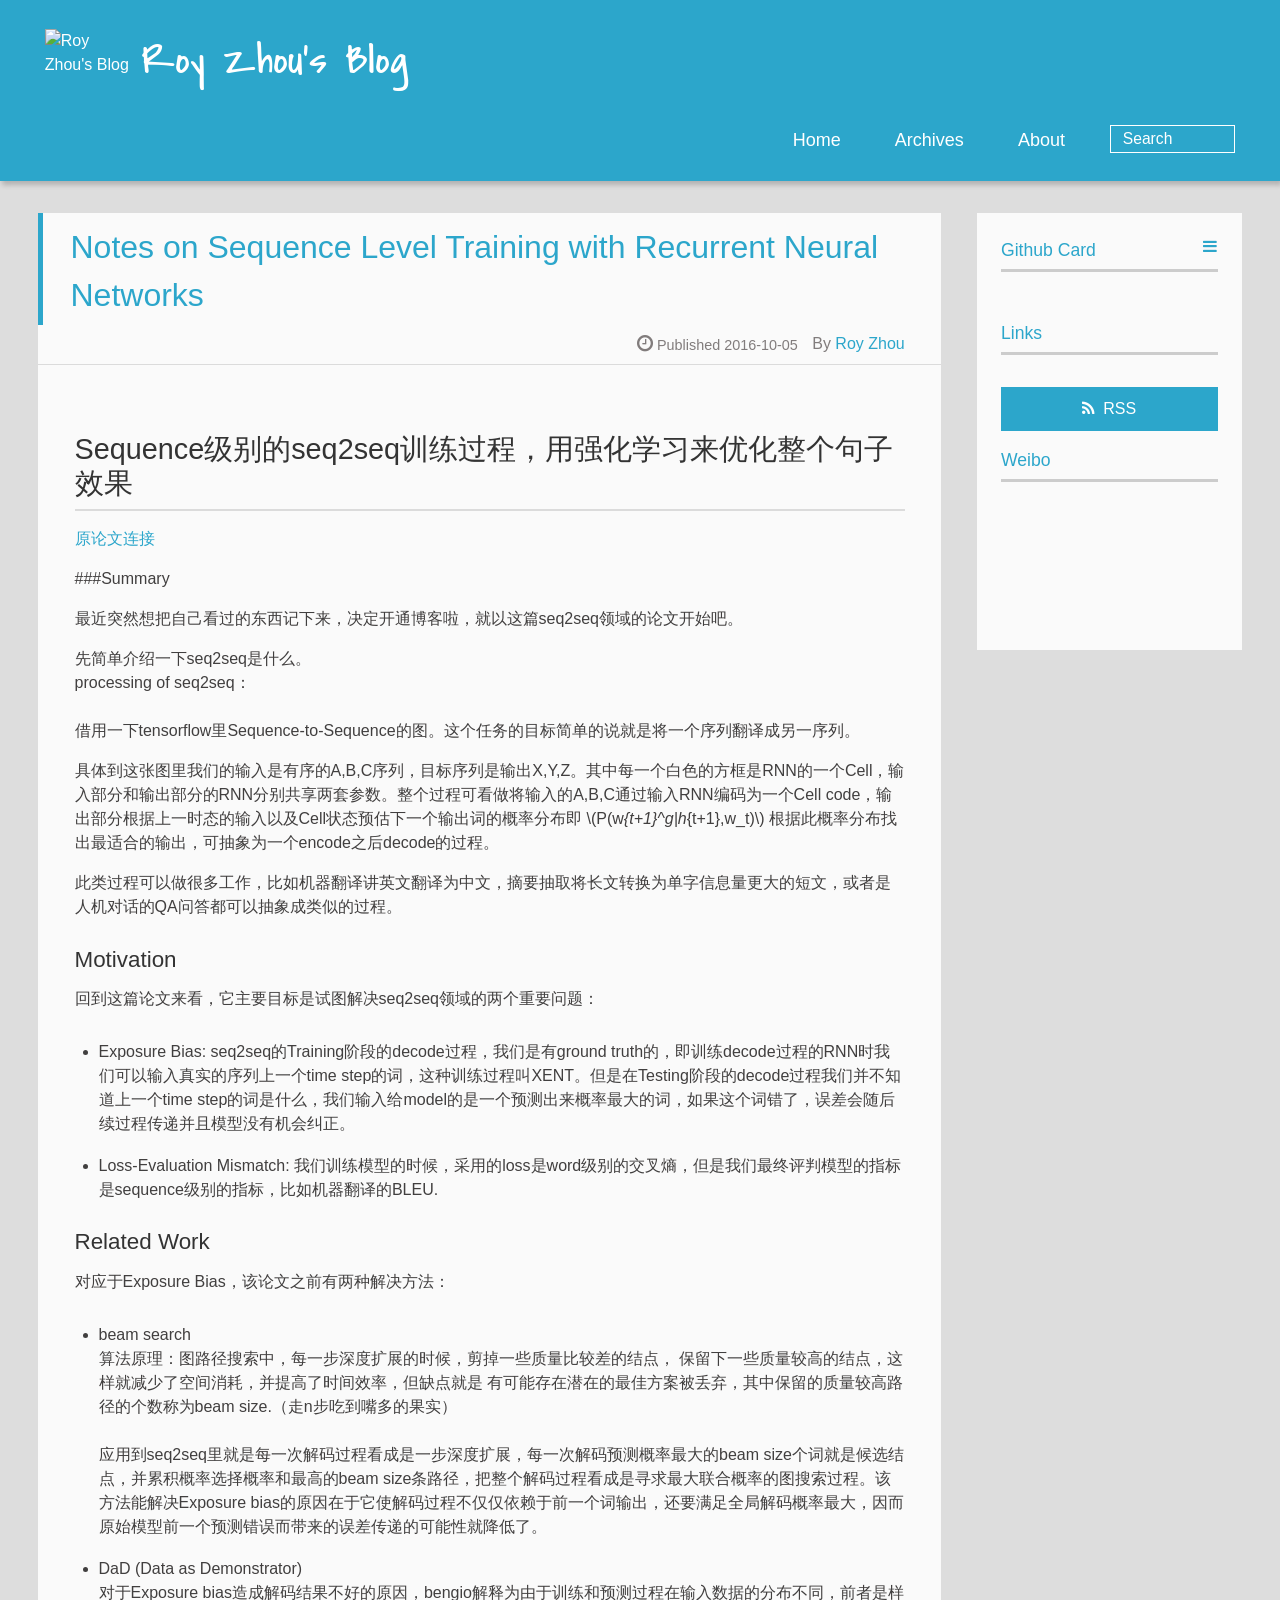
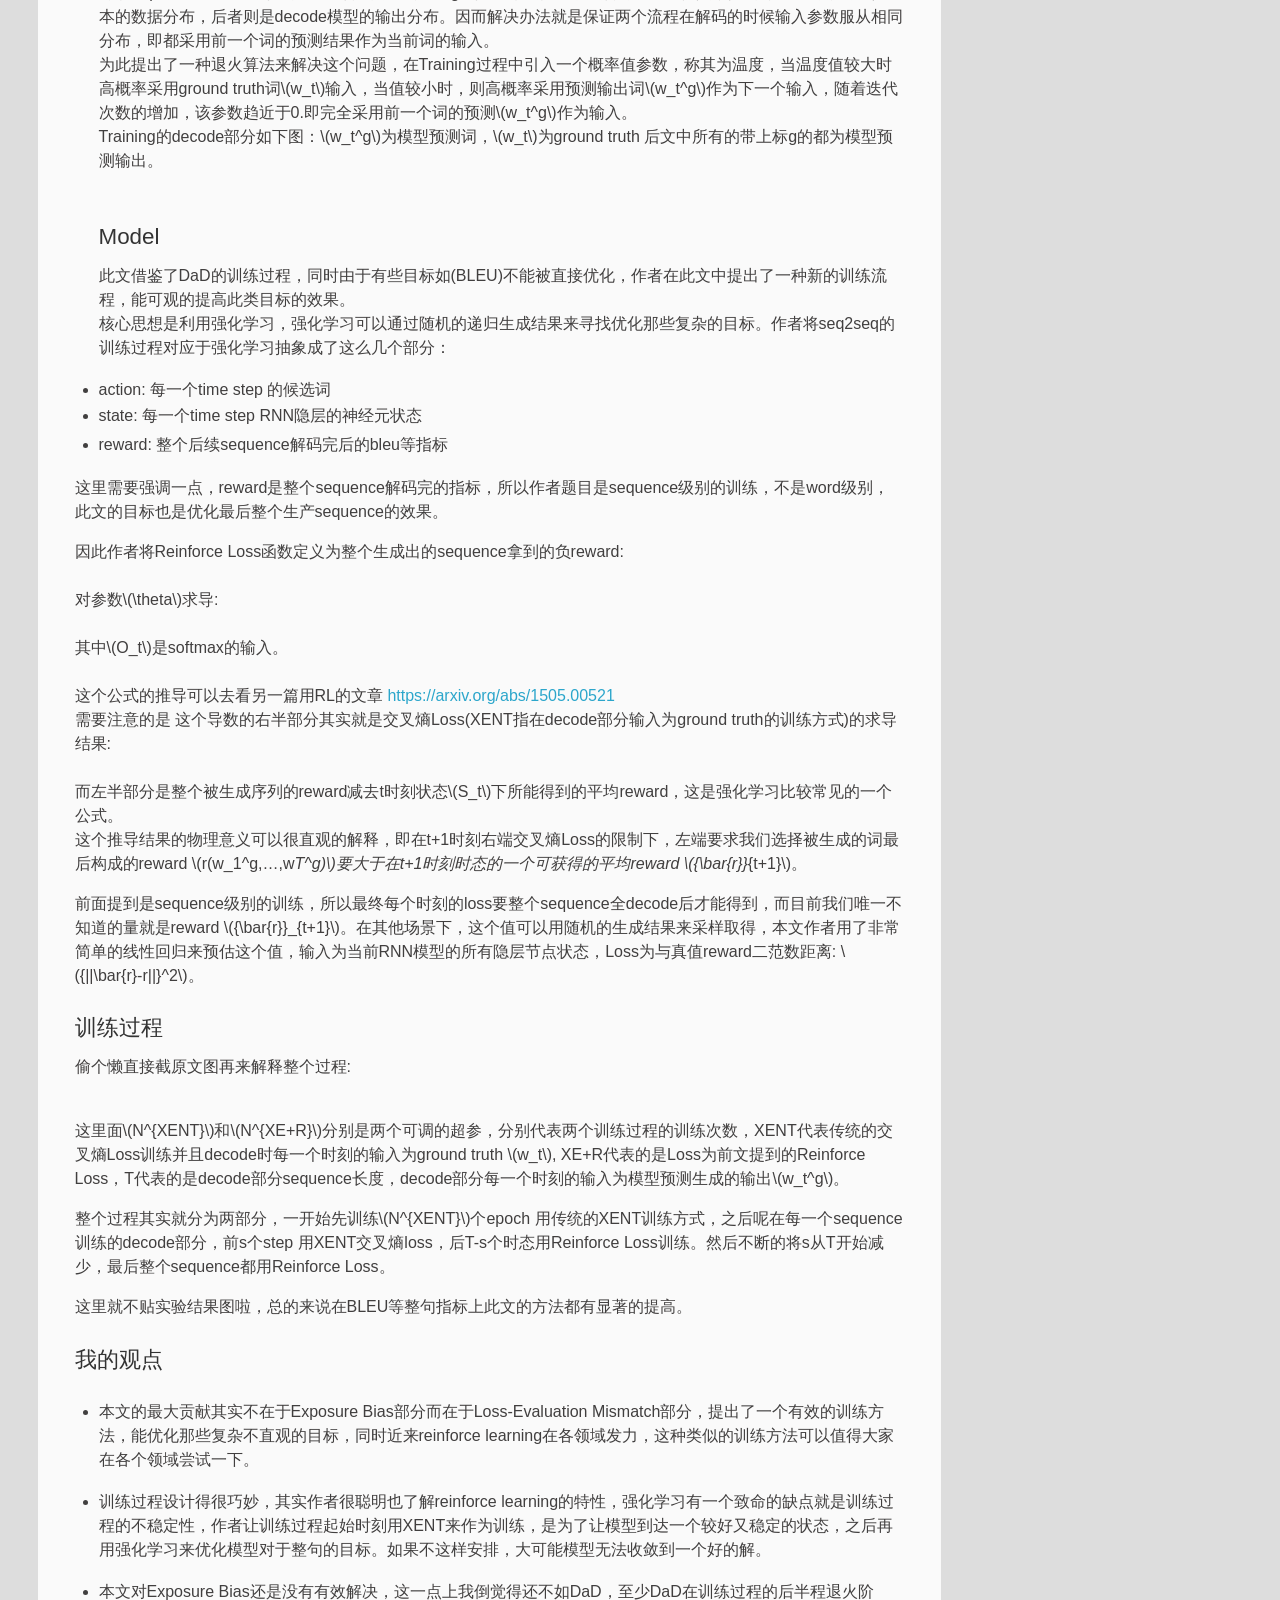
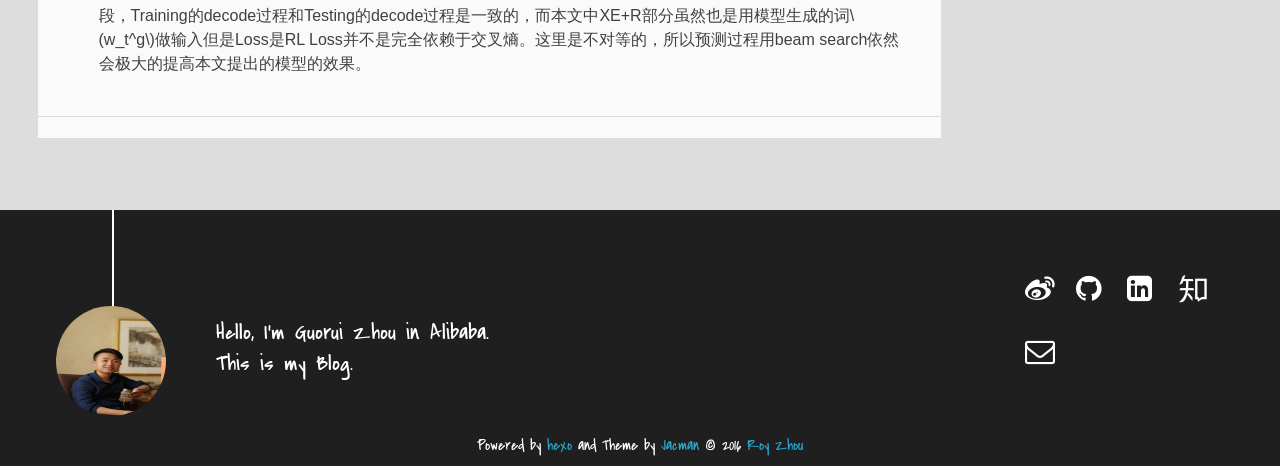
==== index.html @ 26e747e9 "add repost" ====
<!DOCTYPE HTML>
<html >
<head>
  <meta charset="UTF-8">
  
    <title>Roy Zhou&#39;s Blog</title>
    <meta name="viewport" content="width=device-width, initial-scale=1,user-scalable=no">
    
    <meta name="author" content="Roy Zhou">
    

    
    <meta property="og:type" content="website">
<meta property="og:title" content="Roy Zhou's Blog">
<meta property="og:url" content="http://yoursite.com/index.html">
<meta property="og:site_name" content="Roy Zhou's Blog">
<meta name="twitter:card" content="summary">
<meta name="twitter:title" content="Roy Zhou's Blog">

    
    <link rel="alternative" href="/atom.xml" title="Roy Zhou&#39;s Blog" type="application/atom+xml">
    
    
    <link rel="icon" href="/img/favicon.ico">
    
    
    <link rel="apple-touch-icon" href="/img/jacman.jpg">
    <link rel="apple-touch-icon-precomposed" href="/img/jacman.jpg">
    
    <link rel="stylesheet" href="/css/style.css">
</head>

  <body>
    <header>
      
<div>
		
			<div id="imglogo">
				<a href="/"><img src="/img/logo.png" alt="Roy Zhou&#39;s Blog" title="Roy Zhou&#39;s Blog"/></a>
			</div>
			
			<div id="textlogo">
				<h1 class="site-name"><a href="/" title="Roy Zhou&#39;s Blog">Roy Zhou&#39;s Blog</a></h1>
				<h2 class="blog-motto"></h2>
			</div>
			<div class="navbar"><a class="navbutton navmobile" href="#" title="Menu">
			</a></div>
			<nav class="animated">
				<ul>
					<ul>
					 
						<li><a href="/">Home</a></li>
					
						<li><a href="/archives">Archives</a></li>
					
						<li><a href="/about">About</a></li>
					
					<li>
 					
					<form class="search" action="//google.com/search" method="get" accept-charset="utf-8">
						<label>Search</label>
						<input type="search" id="search" name="q" autocomplete="off" maxlength="20" placeholder="Search" />
						<input type="hidden" name="q" value="site:yoursite.com">
					</form>
					
					</li>
				</ul>
			</nav>			
</div>
    </header>
    <div id="container">
      <div id="main">

   
    
    <article class="post-expand post" itemprop="articleBody"> 
        <header class="article-info clearfix">
  <h1 itemprop="name">
    
      <a href="/2016/10/05/RL-for-seq2seq/" title="Notes on Sequence Level Training with Recurrent Neural Networks" itemprop="url">Notes on Sequence Level Training with Recurrent Neural Networks</a>
  </h1>
  <p class="article-author">By
       
		<a href="/about" title="Roy Zhou" target="_blank" itemprop="author">Roy Zhou</a>
		
  <p class="article-time">
    <time datetime="2016-10-05T07:20:09.000Z" itemprop="datePublished"> Published 2016-10-05</time>
    
  </p>
</header>
    <div class="article-content">
        
        <h1 id="Sequence级别的seq2seq训练过程，用强化学习来优化整个句子效果"><a href="#Sequence级别的seq2seq训练过程，用强化学习来优化整个句子效果" class="headerlink" title="Sequence级别的seq2seq训练过程，用强化学习来优化整个句子效果"></a>Sequence级别的seq2seq训练过程，用强化学习来优化整个句子效果</h1><p><a href="http://arxiv.org/abs/1511.06732" target="_blank" rel="external">原论文连接</a></p>
<p>###Summary</p>
<p>最近突然想把自己看过的东西记下来，决定开通博客啦，就以这篇seq2seq领域的论文开始吧。</p>
<p>先简单介绍一下seq2seq是什么。<br>processing of seq2seq：<br><img src="https://www.tensorflow.org/versions/r0.11/images/basic_seq2seq.png" alt=""><br>借用一下tensorflow里Sequence-to-Sequence的图。这个任务的目标简单的说就是将一个序列翻译成另一序列。</p>
<p>具体到这张图里我们的输入是有序的A,B,C序列，目标序列是输出X,Y,Z。其中每一个白色的方框是RNN的一个Cell，输入部分和输出部分的RNN分别共享两套参数。整个过程可看做将输入的A,B,C通过输入RNN编码为一个Cell code，输出部分根据上一时态的输入以及Cell状态预估下一个输出词的概率分布即<script type="text/javascript" src="http://cdn.mathjax.org/mathjax/latest/MathJax.js?config=default"></script> \(P(w<em>{t+1}^g|h</em>{t+1},w_t)\) 根据此概率分布找出最适合的输出，可抽象为一个encode之后decode的过程。</p>
<p>此类过程可以做很多工作，比如机器翻译讲英文翻译为中文，摘要抽取将长文转换为单字信息量更大的短文，或者是人机对话的QA问答都可以抽象成类似的过程。</p>
<h3 id="Motivation"><a href="#Motivation" class="headerlink" title="Motivation"></a>Motivation</h3><p>回到这篇论文来看，它主要目标是试图解决seq2seq领域的两个重要问题：</p>
<ul>
<li><p>Exposure Bias: seq2seq的Training阶段的decode过程，我们是有ground truth的，即训练decode过程的RNN时我们可以输入真实的序列上一个time step的词，这种训练过程叫XENT。但是在Testing阶段的decode过程我们并不知道上一个time step的词是什么，我们输入给model的是一个预测出来概率最大的词，如果这个词错了，误差会随后续过程传递并且模型没有机会纠正。</p>
</li>
<li><p>Loss-Evaluation Mismatch: 我们训练模型的时候，采用的loss是word级别的交叉熵，但是我们最终评判模型的指标是sequence级别的指标，比如机器翻译的BLEU.</p>
</li>
</ul>
<h3 id="Related-Work"><a href="#Related-Work" class="headerlink" title="Related Work"></a>Related Work</h3><p>对应于Exposure Bias，该论文之前有两种解决方法：</p>
<ul>
<li><p>beam search<br>  算法原理：图路径搜索中，每一步深度扩展的时候，剪掉一些质量比较差的结点，    保留下一些质量较高的结点，这样就减少了空间消耗，并提高了时间效率，但缺点就是    有可能存在潜在的最佳方案被丢弃，其中保留的质量较高路径的个数称为beam size.（走n步吃到嘴多的果实）<br>  <img src="http://7xp3xc.com1.z0.glb.clouddn.com/201601/1475738457157.png" alt=""><br>应用到seq2seq里就是每一次解码过程看成是一步深度扩展，每一次解码预测概率最大的beam size个词就是候选结点，并累积概率选择概率和最高的beam size条路径，把整个解码过程看成是寻求最大联合概率的图搜索过程。该方法能解决Exposure bias的原因在于它使解码过程不仅仅依赖于前一个词输出，还要满足全局解码概率最大，因而原始模型前一个预测错误而带来的误差传递的可能性就降低了。</p>
</li>
<li><p>DaD (Data as Demonstrator)<br>对于Exposure bias造成解码结果不好的原因，bengio解释为由于训练和预测过程在输入数据的分布不同，前者是样本的数据分布，后者则是decode模型的输出分布。因而解决办法就是保证两个流程在解码的时候输入参数服从相同分布，即都采用前一个词的预测结果作为当前词的输入。<br>为此提出了一种退火算法来解决这个问题，在Training过程中引入一个概率值参数，称其为温度，当温度值较大时高概率采用ground truth词\(w_t\)输入，当值较小时，则高概率采用预测输出词\(w_t^g\)作为下一个输入，随着迭代次数的增加，该参数趋近于0.即完全采用前一个词的预测\(w_t^g\)作为输入。<br>Training的decode部分如下图：\(w_t^g\)为模型预测词，\(w_t\)为ground truth 后文中所有的带上标g的都为模型预测输出。<br><img src="http://7xp3xc.com1.z0.glb.clouddn.com/201601/1475739099129.png" alt=""></p>
<h3 id="Model"><a href="#Model" class="headerlink" title="Model"></a>Model</h3><p>此文借鉴了DaD的训练过程，同时由于有些目标如(BLEU)不能被直接优化，作者在此文中提出了一种新的训练流程，能可观的提高此类目标的效果。<br>核心思想是利用强化学习，强化学习可以通过随机的递归生成结果来寻找优化那些复杂的目标。作者将seq2seq的训练过程对应于强化学习抽象成了这么几个部分：</p>
</li>
<li><p>action: 每一个time step 的候选词</p>
</li>
<li>state: 每一个time step RNN隐层的神经元状态</li>
<li>reward: 整个后续sequence解码完后的bleu等指标</li>
</ul>
<p>这里需要强调一点，reward是整个sequence解码完的指标，所以作者题目是sequence级别的训练，不是word级别，此文的目标也是优化最后整个生产sequence的效果。</p>
<p>因此作者将Reinforce Loss函数定义为整个生成出的sequence拿到的负reward:<br><img src="http://7xp3xc.com1.z0.glb.clouddn.com/201601/1475740434191.png" alt=""><br>对参数\(\theta\)求导:<br><img src="http://7xp3xc.com1.z0.glb.clouddn.com/201601/1475740913152.png" alt=""><br>其中\(O_t\)是softmax的输入。<br><img src="http://7xp3xc.com1.z0.glb.clouddn.com/201601/1475740768186.png" alt=""><br>这个公式的推导可以去看另一篇用RL的文章 <a href="https://arxiv.org/abs/1505.00521" target="_blank" rel="external">https://arxiv.org/abs/1505.00521</a><br>需要注意的是 这个导数的右半部分其实就是交叉熵Loss(XENT指在decode部分输入为ground truth的训练方式)的求导结果:<br><img src="http://7xp3xc.com1.z0.glb.clouddn.com/201601/1475741346812.png" alt=""><br>而左半部分是整个被生成序列的reward减去t时刻状态\(S_t\)下所能得到的平均reward，这是强化学习比较常见的一个公式。<br>这个推导结果的物理意义可以很直观的解释，即在t+1时刻右端交叉熵Loss的限制下，左端要求我们选择被生成的词最后构成的reward \(r(w_1^g,…,w<em>T^g)\)要大于在t+1时刻时态的一个可获得的平均reward \({\bar{r}}</em>{t+1}\)。</p>
<p>前面提到是sequence级别的训练，所以最终每个时刻的loss要整个sequence全decode后才能得到，而目前我们唯一不知道的量就是reward \({\bar{r}}_{t+1}\)。在其他场景下，这个值可以用随机的生成结果来采样取得，本文作者用了非常简单的线性回归来预估这个值，输入为当前RNN模型的所有隐层节点状态，Loss为与真值reward二范数距离: \({||\bar{r}-r||}^2\)。</p>
<h3 id="训练过程"><a href="#训练过程" class="headerlink" title="训练过程"></a>训练过程</h3><p>偷个懒直接截原文图再来解释整个过程:<br><img src="http://7xp3xc.com1.z0.glb.clouddn.com/201601/1475742637703.png" alt=""></p>
<p>这里面\(N^{XENT}\)和\(N^{XE+R}\)分别是两个可调的超参，分别代表两个训练过程的训练次数，XENT代表传统的交叉熵Loss训练并且decode时每一个时刻的输入为ground truth \(w_t\), XE+R代表的是Loss为前文提到的Reinforce Loss，T代表的是decode部分sequence长度，decode部分每一个时刻的输入为模型预测生成的输出\(w_t^g\)。</p>
<p>整个过程其实就分为两部分，一开始先训练\(N^{XENT}\)个epoch 用传统的XENT训练方式，之后呢在每一个sequence训练的decode部分，前s个step 用XENT交叉熵loss，后T-s个时态用Reinforce Loss训练。然后不断的将s从T开始减少，最后整个sequence都用Reinforce Loss。</p>
<p>这里就不贴实验结果图啦，总的来说在BLEU等整句指标上此文的方法都有显著的提高。</p>
<h3 id="我的观点"><a href="#我的观点" class="headerlink" title="我的观点"></a>我的观点</h3><ul>
<li><p>本文的最大贡献其实不在于Exposure Bias部分而在于Loss-Evaluation Mismatch部分，提出了一个有效的训练方法，能优化那些复杂不直观的目标，同时近来reinforce learning在各领域发力，这种类似的训练方法可以值得大家在各个领域尝试一下。</p>
</li>
<li><p>训练过程设计得很巧妙，其实作者很聪明也了解reinforce learning的特性，强化学习有一个致命的缺点就是训练过程的不稳定性，作者让训练过程起始时刻用XENT来作为训练，是为了让模型到达一个较好又稳定的状态，之后再用强化学习来优化模型对于整句的目标。如果不这样安排，大可能模型无法收敛到一个好的解。</p>
</li>
<li><p>本文对Exposure Bias还是没有有效解决，这一点上我倒觉得还不如DaD，至少DaD在训练过程的后半程退火阶段，Training的decode过程和Testing的decode过程是一致的，而本文中XE+R部分虽然也是用模型生成的词\(w_t^g\)做输入但是Loss是RL Loss并不是完全依赖于交叉熵。这里是不对等的，所以预测过程用beam search依然会极大的提高本文提出的模型的效果。</p>
</li>
</ul>

        
        
        <p class="article-more-link">
          
       </p>
    </div>
    <footer class="article-footer clearfix">
<div class="article-catetags">


</div>




<div class="comments-count">
	
</div>

</footer>


    </article>







</div>
      <div class="openaside"><a class="navbutton" href="#" title="Show Sidebar"></a></div>

<div id="asidepart">
<div class="closeaside"><a class="closebutton" href="#" title="Hide Sidebar"></a></div>
<aside class="clearfix">

  
<div class="github-card">
<p class="asidetitle">Github Card</p>
<div class="github-card" data-github="https://github.com/zhougr1993" data-width="220" data-height="119" data-theme="medium">
<script type="text/javascript" src="//cdn.jsdelivr.net/github-cards/latest/widget.js" ></script>
</div>
  </div>



  

  

  <div class="linkslist">
  <p class="asidetitle">Links</p>
    <ul>
        
    </ul>
</div>

  


  <div class="rsspart">
	<a href="/atom.xml" target="_blank" title="rss">RSS</a>
</div>

  <div class="weiboshow">
  <p class="asidetitle">Weibo</p>
    <iframe width="100%" height="119" class="share_self"  frameborder="0" scrolling="no" src="http://widget.weibo.com/weiboshow/index.php?language=&width=0&height=119&fansRow=2&ptype=1&speed=0&skin=9&isTitle=1&noborder=1&isWeibo=0&isFans=0&uid=null&verifier=&dpc=1"></iframe>
</div>


</aside>
</div>
    </div>
    <footer><div id="footer" >
	
	<div class="line">
		<span></span>
		<div class="author"></div>
	</div>
	
	
	<section class="info">
		<p> Hello, I&#39;m Guorui Zhou in Alibaba. <br/>
			This is my Blog.</p>
	</section>
	 
	<div class="social-font" class="clearfix">
		
		<a href="http://weibo.com/3228905747" target="_blank" class="icon-weibo" title="微博"></a>
		
		
		<a href="https://github.com/https://github.com/zhougr1993" target="_blank" class="icon-github" title="github"></a>
		
		
		
		
		
		<a href="https://www.linkedin.com/in/https://www.linkedin.com/in/国睿-周-a357949b" target="_blank" class="icon-linkedin" title="linkedin"></a>
		
		
		
		<a href="http://www.zhihu.com/people/https://www.zhihu.com/people/zhou-guo-rui-25" target="_blank" class="icon-zhihu" title="知乎"></a>
		
		
		
		<a href="mailto:zhougr1993@163.com" target="_blank" class="icon-email" title="Email Me"></a>
		
	</div>
			
		

		<p class="copyright">
		Powered by <a href="http://hexo.io" target="_blank" title="hexo">hexo</a> and Theme by <a href="https://github.com/wuchong/jacman" target="_blank" title="Jacman">Jacman</a> © 2016 
		
		<a href="/about" target="_blank" title="Roy Zhou">Roy Zhou</a>
		
		
		</p>
</div>
</footer>
    <script src="/js/jquery-2.0.3.min.js"></script>
<script src="/js/jquery.imagesloaded.min.js"></script>
<script src="/js/gallery.js"></script>
<script src="/js/jquery.qrcode-0.12.0.min.js"></script>

<script type="text/javascript">
$(document).ready(function(){ 
  $('.navbar').click(function(){
    $('header nav').toggleClass('shownav');
  });
  var myWidth = 0;
  function getSize(){
    if( typeof( window.innerWidth ) == 'number' ) {
      myWidth = window.innerWidth;
    } else if( document.documentElement && document.documentElement.clientWidth) {
      myWidth = document.documentElement.clientWidth;
    };
  };
  var m = $('#main'),
      a = $('#asidepart'),
      c = $('.closeaside'),
      o = $('.openaside');
  c.click(function(){
    a.addClass('fadeOut').css('display', 'none');
    o.css('display', 'block').addClass('fadeIn');
    m.addClass('moveMain');
  });
  o.click(function(){
    o.css('display', 'none').removeClass('beforeFadeIn');
    a.css('display', 'block').removeClass('fadeOut').addClass('fadeIn');      
    m.removeClass('moveMain');
  });
  $(window).scroll(function(){
    o.css("top",Math.max(80,260-$(this).scrollTop()));
  });
  
  $(window).resize(function(){
    getSize(); 
    if (myWidth >= 1024) {
      $('header nav').removeClass('shownav');
    }else{
      m.removeClass('moveMain');
      a.css('display', 'block').removeClass('fadeOut');
      o.css('display', 'none');
        
    }
  });
});
</script>










<link rel="stylesheet" href="/fancybox/jquery.fancybox.css" media="screen" type="text/css">
<script src="/fancybox/jquery.fancybox.pack.js"></script>
<script type="text/javascript">
$(document).ready(function(){ 
  $('.article-content').each(function(i){
    $(this).find('img').each(function(){
      if ($(this).parent().hasClass('fancybox')) return;
      var alt = this.alt;
      if (alt) $(this).after('<span class="caption">' + alt + '</span>');
      $(this).wrap('<a href="' + this.src + '" title="' + alt + '" class="fancybox"></a>');
    });
    $(this).find('.fancybox').each(function(){
      $(this).attr('rel', 'article' + i);
    });
  });
  if($.fancybox){
    $('.fancybox').fancybox();
  }
}); 
</script>



<!-- Analytics Begin -->

<script type="text/javascript">
(function(i,s,o,g,r,a,m){i['GoogleAnalyticsObject']=r;i[r]=i[r]||function(){
  (i[r].q=i[r].q||[]).push(arguments)},i[r].l=1*new Date();a=s.createElement(o),
  m=s.getElementsByTagName(o)[0];a.async=1;a.src=g;m.parentNode.insertBefore(a,m)
})(window,document,'script','//www.google-analytics.com/analytics.js','ga');
ga('create', 'null', 'null');  
ga('send', 'pageview');
</script>



<script>
var _hmt = _hmt || [];
(function() {
  var hm = document.createElement("script");
  hm.src = "//hm.baidu.com/hm.js?e6d1f421bbc9962127a50488f9ed37d1";
  var s = document.getElementsByTagName("script")[0]; 
  s.parentNode.insertBefore(hm, s);
})();
</script>



<!-- Analytics End -->

<!-- Totop Begin -->

	<div id="totop">
	<a title="Back to Top"><img src="/img/scrollup.png"/></a>
	</div>
	<script src="/js/totop.js"></script>

<!-- Totop End -->

<!-- MathJax Begin -->
<!-- mathjax config similar to math.stackexchange -->


<!-- MathJax End -->

<!-- Tiny_search Begin -->

<!-- Tiny_search End -->

  </body>
 </html>
---- css/style.css ----
html,
body,
div,
span,
applet,
object,
iframe,
h1,
h2,
h3,
h4,
h5,
h6,
p,
blockquote,
pre,
a,
abbr,
acronym,
address,
big,
cite,
code,
del,
dfn,
em,
img,
ins,
kbd,
q,
s,
samp,
small,
strike,
strong,
sub,
sup,
tt,
var,
dl,
dt,
dd,
ol,
ul,
li,
fieldset,
form,
label,
legend,
table,
caption,
tbody,
tfoot,
thead,
tr,
th,
td {
  margin: 0;
  padding: 0;
  border: 0;
  outline: 0;
  font-weight: inherit;
  font-style: inherit;
  font-family: inherit;
  font-size: 100%;
  vertical-align: baseline;
}
body {
  line-height: 1;
  color: #000;
  background: #fff;
}
ol,
ul {
  list-style: none;
}
table {
  border-collapse: separate;
  border-spacing: 0;
  vertical-align: middle;
}
caption,
th,
td {
  text-align: left;
  font-weight: normal;
  vertical-align: middle;
}
a img {
  border: none;
}
/* custom Font*/
@font-face {
  font-family: "covered_by_your_graceregular";
  font-weight: normal;
  font-style: normal;
  src: url("../font/coveredbyyourgrace-webfont.eot");
  src: url("../font/coveredbyyourgrace-webfont.eot?#iefix") format('embedded-opentype'), url("../font/coveredbyyourgrace-webfont.svg#covered_by_your_graceregular") format('svg'), url("../font/coveredbyyourgrace-webfont.woff") format('woff'), url("../font/coveredbyyourgrace-webfont.ttf") format('truetype');
}
/* icon Font */
@font-face {
  font-family: "FontAwesome";
  font-style: normal;
  font-weight: normal;
  src: url("../font/fontawesome-webfont.eot?v=#4.0.3");
  src: url("../font/fontawesome-webfont.eot?#iefix&v=#4.0.3") format("embedded-opentype"), url("../font/fontawesome-webfont.woff?v=#4.0.3") format("woff"), url("../font/fontawesome-webfont.ttf?v=#4.0.3") format("truetype"), url("../font/fontawesome-webfont.svg#fontawesomeregular?v=#4.0.3") format("svg");
}
@font-face {
  font-family: "fontdiao";
  font-weight: normal;
  font-style: normal;
  src: url("../font/fontdiao.eot");
  src: url("../font/fontdiao.eot?#iefix") format('embedded-opentype'), url("../font/fontdiao.svg#fontdiao") format('svg'), url("../font/fontdiao.woff") format('woff'), url("../font/fontdiao.ttf") format('truetype');
}
/* Public style */
* {
  -webkit-margin-before: 0;
  -webkit-margin-after: 0;
}
body {
  background: #ddd;
  font-family: "Helvetica Neue", "Helvetica", "Microsoft YaHei", "WenQuanYi Micro Hei", Arial, sans-serif;
  font-size: 100%;
  color: #817c7c;
  line-height: 1.5;
  min-height: 100vh;
  display: -webkit-flex;
  display: -webkit-box;
  display: -moz-box;
  display: -webkit-flex;
  display: -ms-flexbox;
  display: box;
  display: flex;
  -webkit-flex-direction: column;
  -webkit-box-orient: vertical;
  -moz-box-orient: vertical;
  -o-box-orient: vertical;
  -webkit-flex-direction: column;
  -ms-flex-direction: column;
  flex-direction: column;
}
iframe {
  margin-top: 10px;
}
small {
  font-size: 80%;
}
sub,
sup {
  font-size: 75%;
  line-height: 0;
  position: relative;
  vertical-align: baseline;
}
sup {
  top: -0.5em;
  padding-left: 0.3em;
}
sub {
  bottom: -0.25em;
}
a {
  text-decoration: none;
  color: #817c7c;
}
a:hover,
a:focus {
  outline: 0;
  text-decoration: none;
  -webkit-transition: color 0.25s, background 0.5s;
  -moz-transition: color 0.25s, background 0.5s;
  -o-transition: color 0.25s, background 0.5s;
  -ms-transition: color 0.25s, background 0.5s;
  transition: color 0.25s, background 0.5s;
}
a:hover:before {
  -webkit-transition: color 0.25s, background 0.5s;
  -moz-transition: color 0.25s, background 0.5s;
  -o-transition: color 0.25s, background 0.5s;
  -ms-transition: color 0.25s, background 0.5s;
  transition: color 0.25s, background 0.5s;
}
input:focus {
  outline: none;
}
input,
button {
  margin: 0;
  padding: 0;
}
input::-moz-focus-inner,
button::-moz-focus-inner {
  border: 0;
  padding: 0;
}
h1 {
  font-size: 1.5em;
}
.fa {
  display: inline-block;
  font-family: FontAwesome;
  font-style: normal;
  font-weight: normal;
  line-height: 1;
  -webkit-font-smoothing: antialiased;
  -moz-osx-font-smoothing: grayscale;
}
.clearfix {
  zoom: 1;
}
.clearfix:before,
.clearfix:after {
  content: "";
  display: table;
}
.clearfix:after {
  clear: both;
}
::-webkit-input-placeholder {
  color: #fff;
  padding: 2px 0 0 4px;
}
::-moz-placeholder {
  color: #fff;
  padding: 2px 0 0 4px;
}
:-ms-input-placeholder {
  color: #fff;
  padding: 2px 0 0 4px;
}
::-webkit-input-placeholder::before {
  font-family: "FontAwesome";
  -webkit-font-smoothing: antialiased;
  -moz-osx-font-smoothing: grayscale;
  content: "\f002";
  padding-right: 4px;
}
::-moz-placeholder:before {
  font-family: "FontAwesome";
  -webkit-font-smoothing: antialiased;
  -moz-osx-font-smoothing: grayscale;
  content: "\f002";
  padding-right: 4px;
}
:-ms-input-placeholder::before {
  font-family: "FontAwesome";
  -webkit-font-smoothing: antialiased;
  -moz-osx-font-smoothing: grayscale;
  content: "\f002";
  padding-right: 4px;
}
input[type="search"]::-webkit-search-cancel-button,
input[type="search"]::-webkit-search-decoration {
  -webkit-appearance: none;
}
::-webkit-search-cancel-button:after {
  font-family: "FontAwesome";
  -webkit-font-smoothing: antialiased;
  -moz-osx-font-smoothing: grayscale;
  content: '\f00d';
  color: #fff;
  padding-right: 4px;
}
/* css3 animate */
.animated {
  -webkit-animation-fill-mode: both;
  -moz-animation-fill-mode: both;
  -o-animation-fill-mode: both;
  -ms-animation-fill-mode: both;
  animation-fill-mode: both;
  -webkit-animation-duration: 1s;
  -moz-animation-duration: 1s;
  -o-animation-duration: 1s;
  -ms-animation-duration: 1s;
  animation-duration: 1s;
}
@-webkit-keyframes fadeIn {
  0% {
    opacity: 0;
    -ms-filter: "progid:DXImageTransform.Microsoft.Alpha(Opacity=0)";
    filter: alpha(opacity=0);
  }
  100% {
    opacity: 1;
    -ms-filter: none;
    filter: none;
  }
}
.fadeIn {
  -webkit-animation-name: fadeIn;
  -moz-animation-name: fadeIn;
  -o-animation-name: fadeIn;
  -ms-animation-name: fadeIn;
  animation-name: fadeIn;
}
.fadeOut {
  -webkit-animation-name: fadeOut;
  -moz-animation-name: fadeOut;
  -o-animation-name: fadeOut;
  -ms-animation-name: fadeOut;
  animation-name: fadeOut;
}
@-moz-keyframes fadeInDown {
  0% {
    opacity: 0;
    -ms-filter: "progid:DXImageTransform.Microsoft.Alpha(Opacity=0)";
    filter: alpha(opacity=0);
    -webkit-transform: translateY(-20px);
    -moz-transform: translateY(-20px);
    -o-transform: translateY(-20px);
    -ms-transform: translateY(-20px);
    transform: translateY(-20px);
  }
  100% {
    opacity: 1;
    -ms-filter: none;
    filter: none;
    -webkit-transform: translateY(0);
    -moz-transform: translateY(0);
    -o-transform: translateY(0);
    -ms-transform: translateY(0);
    transform: translateY(0);
  }
}
@-webkit-keyframes fadeInDown {
  0% {
    opacity: 0;
    -ms-filter: "progid:DXImageTransform.Microsoft.Alpha(Opacity=0)";
    filter: alpha(opacity=0);
    -webkit-transform: translateY(-20px);
    -moz-transform: translateY(-20px);
    -o-transform: translateY(-20px);
    -ms-transform: translateY(-20px);
    transform: translateY(-20px);
  }
  100% {
    opacity: 1;
    -ms-filter: none;
    filter: none;
    -webkit-transform: translateY(0);
    -moz-transform: translateY(0);
    -o-transform: translateY(0);
    -ms-transform: translateY(0);
    transform: translateY(0);
  }
}
@-o-keyframes fadeInDown {
  0% {
    opacity: 0;
    -ms-filter: "progid:DXImageTransform.Microsoft.Alpha(Opacity=0)";
    filter: alpha(opacity=0);
    -webkit-transform: translateY(-20px);
    -moz-transform: translateY(-20px);
    -o-transform: translateY(-20px);
    -ms-transform: translateY(-20px);
    transform: translateY(-20px);
  }
  100% {
    opacity: 1;
    -ms-filter: none;
    filter: none;
    -webkit-transform: translateY(0);
    -moz-transform: translateY(0);
    -o-transform: translateY(0);
    -ms-transform: translateY(0);
    transform: translateY(0);
  }
}
@keyframes fadeInDown {
  0% {
    opacity: 0;
    -ms-filter: "progid:DXImageTransform.Microsoft.Alpha(Opacity=0)";
    filter: alpha(opacity=0);
    -webkit-transform: translateY(-20px);
    -moz-transform: translateY(-20px);
    -o-transform: translateY(-20px);
    -ms-transform: translateY(-20px);
    transform: translateY(-20px);
  }
  100% {
    opacity: 1;
    -ms-filter: none;
    filter: none;
    -webkit-transform: translateY(0);
    -moz-transform: translateY(0);
    -o-transform: translateY(0);
    -ms-transform: translateY(0);
    transform: translateY(0);
  }
}
body >header {
  width: 100%;
  -webkit-box-shadow: 2px 4px 5px rgba(3,3,3,0.2);
  box-shadow: 2px 4px 5px rgba(3,3,3,0.2);
  background: url("../") center #2ca6cb;
  color: #fff;
  padding: 1em 0 0.8em;
}
@media only screen and (min-width: 1024px) {
  body >header {
    padding: 1.8em 0 1.5em;
  }
}
body >header >div {
  width: 95%;
  margin: 0 auto;
  position: relative;
  overflow: hidden;
}
@media only screen and (min-width: 1024px) {
  body >header >div {
    width: 93%;
  }
}
body >header a {
  display: block;
  color: #fff;
}
#imglogo {
  float: left;
  width: 4em;
  height: 4em;
}
@media only screen and (min-width: 768px) {
  #imglogo {
    width: 5em;
  }
}
@media only screen and (min-width: 1024px) {
  #imglogo {
    width: 5.5em;
  }
}
#imglogo img {
  width: 4em;
}
@media only screen and (min-width: 768px) {
  #imglogo img {
    width: 5em;
  }
}
@media only screen and (min-width: 1024px) {
  #imglogo img {
    width: 5.5em;
  }
}
#textlogo {
  float: left;
  width: 75%;
  margin-left: 0.5em;
}
#textlogo h1.site-name {
  width: 86%;
  font-family: "covered_by_your_graceregular";
  font-size: 200%;
  line-height: 1.5;
  -webkit-font-smoothing: antialiased;
  -moz-osx-font-smoothing: grayscale;
}
@media only screen and (min-width: 768px) {
  #textlogo h1.site-name {
    font-size: 240%;
  }
}
@media only screen and (min-width: 1024px) {
  #textlogo h1.site-name {
    font-size: 280%;
  }
}
#textlogo h2.blog-motto {
  font-size: 0.7em;
  font-weight: normal;
}
@media only screen and (min-width: 768px) {
  #textlogo h2.blog-motto {
    font-size: 100%;
  }
}
@media only screen and (min-width: 1024px) {
  #textlogo h2.blog-motto {
    font-size: 110%;
  }
}
.navbar {
  position: absolute;
  width: 2em;
  right: 0em;
  top: 1em;
  padding: 0.5em;
}
@media only screen and (min-width: 1024px) {
  .navbar {
    display: none;
  }
}
.navbutton::before {
  font-family: "FontAwesome";
  -webkit-font-smoothing: antialiased;
  -moz-osx-font-smoothing: grayscale;
  content: "\f0c9";
}
.navmobile::before {
  padding-left: 1em;
}
header nav {
  float: left;
  width: 100%;
  font-size: 112.5%;
  padding-top: 0.5em;
  max-height: 0.01em;
  -webkit-transition: max-height 1s ease-out;
  -moz-transition: max-height 1s ease-out;
  -o-transition: max-height 1s ease-out;
  -ms-transition: max-height 1s ease-out;
  transition: max-height 1s ease-out;
}
@media only screen and (min-width: 568px) {
  header nav {
    width: 50%;
  }
}
@media only screen and (min-width: 1024px) {
  header nav {
    float: right;
    width: auto;
    margin-top: 1em;
    max-height: none;
  }
}
@media only screen and (min-width: 1024px) {
  header nav ul {
    float: right;
  }
}
@media only screen and (min-width: 1024px) {
  header nav ul li {
    float: left;
  }
}
header nav ul li a {
  padding: 0.2em 0 0.2em 1em;
}
@media only screen and (min-width: 1024px) {
  header nav ul li a {
    padding: 0.2em 1.5em;
  }
}
header nav ul li a:hover {
  background: #1b7f9e;
  color: #e9cd4c;
}
.shownav {
  max-height: 40em;
}
.search {
  padding: 0.1em 0 0 1em;
}
.search input {
  -webkit-appearance: textfield;
  font-size: 0.87em;
  line-height: 1.7;
  border: 1px solid #fff;
  color: #fff;
  background: transparent;
  width: 80%;
  padding-left: 0.5em;
}
@media only screen and (min-width: 1024px) {
  .search input {
    width: 8em;
    -webkit-transition: 0.5s width;
    -moz-transition: 0.5s width;
    -o-transition: 0.5s width;
    -ms-transition: 0.5s width;
    transition: 0.5s width;
  }
  .search input:focus {
    width: 15em;
  }
}
.search label {
  display: none;
}
/* index layout */
#container {
  -webkit-flex: 1;
  width: 95%;
  margin: 0 auto;
  overflow: hidden;
}
@media only screen and (min-width: 768px) {
  #container {
    width: 96%;
  }
}
@media only screen and (min-width: 1024px) {
  #container {
    width: 94%;
  }
}
@media only screen and (min-width: 1560px) {
  #container {
    width: 82%;
  }
}
#main {
  margin: 1em 0 0;
  line-height: 1.8;
}
@media only screen and (min-width: 1024px) {
  #main {
    margin: 2em 0 0;
    width: 75%;
    float: left;
    -webkit-transition: margin 0.5s ease-out;
    -moz-transition: margin 0.5s ease-out;
    -o-transition: margin 0.5s ease-out;
    -ms-transition: margin 0.5s ease-out;
    transition: margin 0.5s ease-out;
  }
}
#main section.post {
  background: #fafafa;
  margin-bottom: 0.125em;
}
#main section.post a {
  display: block;
  border-left: 0.5em solid #ccc;
  -webkit-transition: border-left 0.45s;
  -moz-transition: border-left 0.45s;
  -o-transition: border-left 0.45s;
  -ms-transition: border-left 0.45s;
  transition: border-left 0.45s;
  padding: 0.5em;
}
@media only screen and (min-width: 768px) {
  #main section.post a {
    padding: 1em;
  }
}
#main section.post a:hover {
  border-left: 0.5em solid #2ca6cb;
}
#main section.post a h1 {
  color: #2ca6cb;
  line-height: 2;
}
#main section.post a p {
  color: #817c7c;
}
#main section.post a time {
  color: #817c7c;
  display: block;
  margin: 0.5em 0;
  font-size: 0.9em;
}
#main article.post-expand {
  background: #fafafa;
  margin-bottom: 3.5em;
}
#main article.post-expand .img-logo {
  max-width: 180px;
  max-height: 96px;
  display: block !important;
  margin-right: 0.7em;
  margin-left: 0.7em;
  padding: 0;
  float: right;
  clear: right;
}
#main article.post-expand .img-topic {
  max-width: 300px;
  max-height: 1800px;
  display: block !important;
  margin-left: 0.7em;
  margin-right: 0.7em;
  padding: 0;
  float: right;
  clear: right;
}
#main article.post-expand .article-more-link a {
  display: inline-block;
  line-height: 1em;
  padding: 6px 15px;
  border-radius: 15px;
  background: #ddd;
  color: #817c7c;
  text-decoration: none;
}
#main article.post-expand .article-more-link a:hover {
  background: #2ca6cb;
  color: #fff;
  text-decoration: none;
}
#archive-page section.post a {
  font-size: 0.9em;
  padding: 0.5em !important;
}
@media only screen and (min-width: 768px) {
  #archive-page section.post a time {
    padding-left: 1em;
  }
}
.moveMain {
  margin-left: 10% !important;
}
.unexpand .prev {
  border-left: 0.5em solid #ccc;
}
.unexpand .prev:hover {
  border-left: 0.5em solid #2ca6cb;
}
#page-nav {
  background: #fafafa;
  text-align: center;
  overflow: hidden;
}
#page-nav a {
  display: inline-block;
  padding: 0.5em 1em;
}
#page-nav a {
  color: #2ca6cb;
}
#page-nav a:hover {
  background: #ccc;
  color: #2ca6cb;
}
#page-nav .prev {
  float: left;
  -webkit-transition: border-left 0.5s;
  -moz-transition: border-left 0.5s;
  -o-transition: border-left 0.5s;
  -ms-transition: border-left 0.5s;
  transition: border-left 0.5s;
}
#page-nav .prev span:before {
  font-family: "FontAwesome";
  -webkit-font-smoothing: antialiased;
  -moz-osx-font-smoothing: grayscale;
  content: "\f053";
  padding-right: 0.5em;
}
#page-nav .next {
  float: right;
}
#page-nav .next span:before {
  font-family: "FontAwesome";
  -webkit-font-smoothing: antialiased;
  -moz-osx-font-smoothing: grayscale;
  content: "\f054";
  padding-left: 0.5em;
}
#page-nav .page-number {
  display: none;
  padding: 0.5em 1em;
}
@media only screen and (min-width: 768px) {
  #page-nav .page-number {
    display: inline-block;
  }
}
#page-nav .current {
  color: #b8b8b8;
  font-weight: bold;
}
#page-nav .space {
  color: #2ca6cb;
}
/* page layout */
@media only screen and (min-width: 1024px) {
  .page {
    margin-left: 10% !important;
  }
}
/* archive layout */
.category-icon:before,
.tag-icon:before,
.archive-icon:before {
  font-family: "FontAwesome";
  -webkit-font-smoothing: antialiased;
  -moz-osx-font-smoothing: grayscale;
  color: #ccc;
  font-size: 100%;
  padding-right: 0.3em;
}
.category-icon:before {
  content: "\f07b";
}
.tag-icon:before {
  content: "\f02c";
}
.archive-icon:before {
  content: "\f187";
}
.archive-title {
  margin: 1em 0;
  padding: 2em;
  background: #fafafa;
  border-left: 0.5em solid #ccc;
}
@media only screen and (min-width: 1024px) {
  .archive-title {
    margin: 2em 0;
    width: 18.5%;
    padding-left: 0.5%;
    float: left;
  }
}
.archive-title h2 {
  width: 90%;
  color: #2ca6cb;
  font-size: 120%;
}
.archive-title a {
  color: #2ca6cb;
  -webkit-transition: color 0.5s;
  -moz-transition: color 0.5s;
  -o-transition: color 0.5s;
  -ms-transition: color 0.5s;
  transition: color 0.5s;
}
.archive-title a:hover {
  color: #2ca6cb;
  -webkit-transition: color 0.5s;
  -moz-transition: color 0.5s;
  -o-transition: color 0.5s;
  -ms-transition: color 0.5s;
  transition: color 0.5s;
}
.current {
  color: #ea6753 !important;
}
@media only screen and (min-width: 768px) {
  .archive-part {
    min-height: 200px;
  }
}
@media only screen and (min-width: 1024px) {
  .archive-part {
    float: right;
    margin-left: 2% !important;
  }
}
.archive-part section.post {
  width: 100%;
}
.archive-part section.post time {
  font-size: 1.1em !important;
  float: left;
}
@media only screen and (max-width: 568px) {
  .archive-part section.post time {
    width: 100%;
  }
}
@media only screen and (min-width: 568px) {
  .archive-part section.post time {
    width: 20%;
  }
}
@media only screen and (min-width: 768px) {
  .archive-nav {
    width: 100%;
    float: left;
    margin-top: 1em;
  }
}
/* tags&categories layout */
.all-list-box {
  min-height: 400px;
}
.post,
.page,
.link,
.photo {
  background: #fafafa;
}
.post a,
.page a,
.link a,
.photo a {
  color: #2ca6cb;
}
.post a:hover,
.page a:hover,
.link a:hover,
.photo a:hover {
  color: #ea6753;
}
@media only screen and (min-width: 768px) {
  article header.article-info {
    border-bottom: 1px solid #dbdbdb;
  }
}
article header.article-info >h1 {
  padding: 0.2em 3%;
  font-size: 170%;
  line-height: 1.5;
  word-wrap: break-word;
  word-break: normal;
  -webkit-font-smoothing: antialiased;
  -moz-osx-font-smoothing: grayscale;
  border-left: 5px solid #2ca6cb;
}
@media only screen and (min-width: 1024px) {
  article header.article-info >h1 {
    font-size: 200%;
    padding-top: 0.3em;
  }
}
article header.article-info >p.article-author {
  padding: 0.3em 4% 0.3em 0;
  text-align: right;
  border-bottom: 1px solid #dbdbdb;
}
@media only screen and (min-width: 768px) {
  article header.article-info >p.article-author {
    float: right;
    border-bottom: none;
  }
}
article header.article-info >p.article-time {
  padding-top: 0.5em;
  font-size: 0.8em;
  text-align: center;
  margin-bottom: -2.7em;
}
@media only screen and (min-width: 768px) {
  article header.article-info >p.article-time {
    float: right;
    margin-right: 1em;
    padding-top: 0.1em;
    font-size: 0.9em;
  }
}
article header.article-info >p.article-time:before {
  font-family: "FontAwesome";
  font-size: 130%;
  content: "\f017";
  -webkit-font-smoothing: antialiased;
  -moz-osx-font-smoothing: grayscale;
}
article .article-content {
  padding: 1.5em 4%;
  color: #413f3f;
  font-size: 100%;
}
article .article-content:before,
article .article-content:after {
  content: "";
  display: block;
  clear: both;
}
article .article-content .kb {
  padding: 0.1em 0.6em;
  border: 1px solid #ccc;
  background-color: code-color;
  color: #8f8f8f;
  -webkit-box-shadow: 0 1px 0 rgba(0,0,0,0.2), 0 0 0 2px #fff inset;
  box-shadow: 0 1px 0 rgba(0,0,0,0.2), 0 0 0 2px #fff inset;
  border-radius: 3px;
  display: inline-block;
  margin: 0 0.1em;
  text-shadow: 0 1px 0 #fff;
  line-height: 1.5;
  white-space: nowrap;
}
article .article-content h1,
article .article-content h2 {
  font-size: 180%;
  line-height: 1.2em;
  padding-bottom: 0.3em;
  margin-top: 1.5em;
  border-bottom: 2px solid #dbdbdb;
}
article .article-content h3 {
  font-size: 140%;
  line-height: 1em;
  margin-top: 1.3em;
}
article .article-content h4,
article .article-content h5,
article .article-content h6 {
  font-size: 140%;
}
article .article-content h1,
article .article-content h2,
article .article-content h3,
article .article-content h4,
article .article-content h5,
article .article-content h6 {
  color: #333;
  -webkit-font-smoothing: antialiased;
  -moz-osx-font-smoothing: grayscale;
}
article .article-content h1 >code,
article .article-content h2 >code,
article .article-content h3 >code,
article .article-content h4 >code,
article .article-content h5 >code,
article .article-content h6 >code {
  color: #a3a3a3;
}
article .article-content hr {
  border: 1px solid #dbdbdb;
}
article .article-content strong {
  font-weight: bold;
}
article .article-content em {
  font-style: italic;
}
article .article-content acronym,
article .article-content abbr {
  border-bottom: 1px dotted;
}
article .article-content blockquote {
  border-left: 0.2em solid #2ca6cb;
  margin: 0.65em 0 0.65em 1%;
  padding-left: 1%;
  line-height: 1.5;
  font-size: 100%;
  color: #808080;
}
article .article-content blockquote footer {
  background: #fafafa;
  padding: 0;
  margin: 0;
  font-size: 80%;
  line-height: 1em;
}
article .article-content blockquote cite {
  font-style: italic;
  padding-left: 0.5em;
}
article .article-content ul,
article .article-content ol {
  padding-left: 1.5em;
  font-size: 100%;
  padding-top: 0.7em;
}
@media only screen and (min-width: 768px) {
  article .article-content ul,
  article .article-content ol {
    padding-left: 1.5em;
  }
}
article .article-content ul li {
  list-style: disc;
  text-align: match-parent;
}
article .article-content ol li {
  list-style-type: decimal;
}
article .article-content dl dt {
  font-weight: blod;
}
article .article-content ul li>code,
article .article-content ol li>code,
article .article-content p code,
article .article-content strong code,
article .article-content em code,
article .article-content table th>code,
article .article-content table td>code {
  font-family: Monaco, Menlo, Consolas, Courier New, monospace;
  background: #eee;
  color: #d14;
  border: 1px solid #d6d6d6;
  padding: 0 5px;
  margin: 0 2px;
  font-size: 90%;
  white-space: nowrap;
  text-shadow: 0 1px #fff;
  -webkit-border-radius: 0.25em;
  border-radius: 0.25em;
}
article .article-content p {
  line-height: 1.5;
  margin-top: 0.7em;
}
@media only screen and (min-width: 1024px) {
  article .article-content p {
    margin-top: 1em;
  }
}
article .article-content img,
article .article-content video,
article .article-content figure img {
  max-width: 100%;
  height: auto;
  vertical-align: middle;
  padding-top: 0.5em;
}
@media only screen and (min-width: 1024px) {
  article .article-content img,
  article .article-content video,
  article .article-content figure img {
    padding-top: 0.7em;
  }
}
article .article-content .img-topic,
article .article-content .img-logo {
  display: none;
}
article .article-content .img-center {
  display: block;
  margin: auto;
}
article .article-content .img-shadow {
  -webkit-box-shadow: 0 0 2px 3px #ddd;
  box-shadow: 0 0 2px 3px #ddd;
}
article .article-content figcaption,
article .article-content .caption {
  display: block;
  margin-top: 0.3em;
  color: #808080;
  position: relative;
  font-size: 0.9em;
  padding-left: 1.3em;
}
article .article-content figcaption:before,
article .article-content .caption:before {
  content: '\f040';
  position: absolute;
  font: 0.9em "FontAwesome";
  position: absolute;
  left: 0;
  top: 0.3em;
}
article .article-content .video-container {
  position: relative;
  padding-top: 56%;
  height: 0;
  overflow: hidden;
}
article .article-content .video-container iframe,
article .article-content .video-container object,
article .article-content .video-container embed {
  position: absolute;
  top: 0;
  left: 0;
  width: 100%;
  height: 100%;
  margin-top: 0;
}
article .article-content table {
  max-width: 100%;
  border-collapse: collapse;
  border-spacing: 0;
  margin-top: 1em;
}
article .article-content table th {
  font-weight: bold;
  border-bottom: 2px solid #dbdbdb;
  padding: 0.5em;
  line-height: 1.3em;
}
article .article-content table td {
  border-bottom: 1px solid #dbdbdb;
  padding: 0.5em;
  line-height: 1.3em;
}
article .article-content .pullquote {
  text-align: left;
  width: 45%;
  margin: 0;
  border: none;
}
article .article-content .left {
  margin-left: 0.5em;
  margin-right: 1em;
  float: left;
}
article .article-content .right {
  margin-right: 0.5em;
  margin-left: 1em;
  float: right;
}
footer.article-footer {
  background: #fafafa;
  padding: 0 4%;
  margin: 0;
  border-top: 1px solid #dbdbdb;
}
.article-share {
  float: right;
  width: 100%;
}
@media only screen and (min-width: 568px) {
  .article-share {
    width: 60%;
  }
}
@media only screen and (min-width: 768px) {
  .article-share {
    width: 16.5em;
  }
}
.article-share .share-jiathis {
  padding: 0.5em 0;
  margin-top: 0.3em;
}
.share span {
  float: right;
  height: 3em;
  width: 1em;
  margin-right: 0.5em;
  position: relative;
  color: #d6d6d6;
}
.share span:before {
  font-family: "FontAwesome";
  content: "\f064";
  font-size: 1em;
  -webkit-font-smoothing: antialiased;
  -moz-osx-font-smoothing: grayscale;
  width: 1.5em;
  height: 1.5em;
  position: absolute;
  top: 50%;
  left: 50%;
  margin-top: -0.75em;
  margin-left: -0.75em;
}
.share a {
  float: right;
  width: 3em;
  height: 3em;
  display: block;
  position: relative;
}
.share a:before {
  font-size: 1.2em;
  font-family: "FontAwesome";
  text-align: center;
  color: #817c7c;
  -webkit-font-smoothing: antialiased;
  -moz-osx-font-smoothing: grayscale;
  width: 1.5em;
  height: 1.5em;
  position: absolute;
  top: 50%;
  left: 50%;
  margin-top: -0.75em;
  margin-left: -0.75em;
}
.share a:hover:before {
  color: #fff;
}
.article-share-twitter:before {
  content: "\f099";
}
.article-share-twitter:hover {
  background: #00aced;
  text-shadow: 0 1px #008abe;
}
.article-share-facebook:before {
  content: "\f09a";
}
.article-share-facebook:hover {
  background: #3b5998;
  text-shadow: 0 1px #2f477a;
}
.article-share-weibo:before {
  content: "\f18a";
}
.article-share-weibo:hover {
  background: #c64d3e;
  text-shadow: 0 1px #a13c2f;
}
.article-share-qrcode:before {
  font-family: "fontdiao" !important;
  content: "\f132";
}
.article-share-qrcode:hover {
  background: #49ae0f;
  text-shadow: 0 1px #3a8b0c;
}
.article-share-renren:before {
  content: "\f18b";
}
.article-share-renren:hover {
  background: #369;
  text-shadow: 0 1px #29527a;
}
.article-back-to-top:before {
  content: "\f062";
}
.article-back-to-top:hover {
  background: #762c54;
  text-shadow: 0 1px #5e2343;
}
.hoverqrcode {
  background: #fff;
  border: 3px solid #2ca6cb;
  border-radius: 10px;
  display: inline-block;
  position: absolute;
}
.overlay {
  display: none !important;
}
.comments-count {
  color: #d6d6d6;
  margin-top: 0.3em;
  padding: 0.5em 0;
  float: right;
}
.comments-count span:before {
  font-family: "FontAwesome";
  -webkit-font-smoothing: antialiased;
  -moz-osx-font-smoothing: grayscale;
  content: "\f075";
}
@media only screen and (max-width: 568px) {
  .comments-count {
    float: left;
  }
}
.comments-count-link {
  padding: 0.5em;
  margin: 0 0.3em;
}
.comments-count-link:hover {
  color: #fff !important;
  background: #2ca6cb;
}
.article-tags,
.article-categories {
  padding: 0.5em 0;
  float: left;
/**width 100%**/
}
@media only screen and (max-width: 568px) {
  .article-tags,
  .article-categories {
    margin-right: 1em !important;
  }
}
.article-tags {
  color: #d6d6d6;
}
@media only screen and (max-width: 568px) {
  .article-tags {
    margin-left: 0;
  }
}
.article-tags span {
  position: relative;
  float: left;
  width: 1em;
  height: 2em;
  margin-right: 0.5em;
}
.article-tags span:before {
  font-family: "FontAwesome";
  -webkit-font-smoothing: antialiased;
  -moz-osx-font-smoothing: grayscale;
  width: 1.2em;
  height: 1.2em;
  position: absolute;
  top: 50%;
  left: 50%;
  margin-top: -0.6em;
  margin-left: -0.6em;
  content: "\f02c";
}
.article-tags a {
  float: left;
  padding: 0 0.3em;
  margin: 0.3em;
  background: #e6e6e6;
}
.article-tags a:hover {
  color: #fff;
  background: #2ca6cb;
}
.article-categories {
  color: #d6d6d6;
  margin-top: 0.3em;
  margin-right: 3em;
}
.article-categories span:before {
  font-family: "FontAwesome";
  -webkit-font-smoothing: antialiased;
  -moz-osx-font-smoothing: grayscale;
  content: "\f07b";
}
.article-category-link {
  padding: 0.5em;
  margin: 0 0.3em;
}
.article-category-link:hover {
  color: #fff !important;
  background: #2ca6cb;
}
.article-nav {
  padding: 0 10%;
}
@media only screen and (min-width: 768px) {
  .article-nav {
    padding: 0 4%;
  }
}
.article-nav strong {
  font-size: 1em;
  font-weight: bold;
}
.article-nav a {
  display: block;
  overflow: hidden;
}
.article-nav .prev a:hover,
.article-nav .next a:hover {
  background: #2ca6cb;
  color: #fff;
}
.article-nav .prev {
  width: 100%;
  float: left;
}
.article-nav .prev strong {
  padding-left: 1.8em;
}
.article-nav .prev span:before {
  font-family: "FontAwesome";
  -webkit-font-smoothing: antialiased;
  -moz-osx-font-smoothing: grayscale;
  content: "\f053";
  padding-right: 0.5em;
}
@media only screen and (min-width: 768px) {
  .article-nav .prev {
    width: 45%;
    float: left;
  }
}
.article-nav .next {
  width: 100%;
  float: left;
  text-align: left;
}
.article-nav .next strong {
  padding-left: 1.5em;
}
.article-nav .next span:before {
  font-family: "FontAwesome";
  -webkit-font-smoothing: antialiased;
  -moz-osx-font-smoothing: grayscale;
  content: "\f054";
  padding-right: 0.5em;
}
@media only screen and (min-width: 768px) {
  .article-nav .next {
    width: 45%;
    float: right;
    text-align: right;
  }
  .article-nav .next strong {
    padding-right: 1.8em;
  }
  .article-nav .next span:before {
    content: none;
  }
  .article-nav .next span:after {
    font-family: "FontAwesome";
    -webkit-font-smoothing: antialiased;
    -moz-osx-font-smoothing: grayscale;
    content: "\f054";
    padding-left: 0.5em;
  }
}
section.comment {
  padding: 0 4%;
  margin: 1em 0;
}
.toc-article {
  background: #eee;
  margin: 1.6em 0 0 2em;
  padding: 1em;
  -webkit-border-radius: 4px;
  border-radius: 4px;
  border: 1px solid #ddd;
}
.toc-article strong {
  padding: 0.3em 0;
}
.toc-article ul li {
  list-style: disc;
  text-align: match-parent;
  margin: 0.5em 0;
}
.toc-article ol li {
  list-style-type: decimal;
  margin: 0.5em 0;
}
#toc {
  line-height: 1.3em;
  font-size: 0.8em;
  float: right;
}
#toc .toc {
  padding: 0;
}
#toc .toc li {
  list-style-type: none;
}
#toc .toc-child {
  padding-left: 1.5em;
  padding-top: 0;
}
#toc.toc-aside {
  display: none;
  width: 13%;
  position: fixed;
  right: 2%;
  top: 320px;
  overflow: hidden;
  line-height: 1.5em;
  font-size: 1em;
  color: #333;
  opacity: 0.6;
  -ms-filter: "progid:DXImageTransform.Microsoft.Alpha(Opacity=60)";
  filter: alpha(opacity=60);
  -webkit-transition: opacity 1s ease-out;
  -moz-transition: opacity 1s ease-out;
  -o-transition: opacity 1s ease-out;
  -ms-transition: opacity 1s ease-out;
  transition: opacity 1s ease-out;
}
#toc.toc-aside strong {
  padding: 0.3em 0;
  color: #817c7c;
}
#toc.toc-aside:hover {
  -webkit-transition: opacity 0.3s ease-out;
  -moz-transition: opacity 0.3s ease-out;
  -o-transition: opacity 0.3s ease-out;
  -ms-transition: opacity 0.3s ease-out;
  transition: opacity 0.3s ease-out;
  opacity: 1;
  -ms-filter: none;
  filter: none;
}
#toc.toc-aside a {
  -webkit-transition: color 1s ease-out;
  -moz-transition: color 1s ease-out;
  -o-transition: color 1s ease-out;
  -ms-transition: color 1s ease-out;
  transition: color 1s ease-out;
}
#toc.toc-aside a:hover {
  color: #2ca6cb;
  -webkit-transition: color 0.3s ease-out;
  -moz-transition: color 0.3s ease-out;
  -o-transition: color 0.3s ease-out;
  -ms-transition: color 0.3s ease-out;
  transition: color 0.3s ease-out;
}
.active {
  color: #2ca6cb !important;
}
.openaside {
  display: none;
  position: fixed;
  right: 7.5%;
  top: 260px;
}
.openaside a {
  display: block;
  color: #fff;
  border: 1px solid #fff;
  border-radius: 5px;
  background: #2ca6cb;
  padding: 0.2em 0.55em;
}
.openaside a::before {
  font-family: "FontAwesome";
  -webkit-font-smoothing: antialiased;
  -moz-osx-font-smoothing: grayscale;
  content: "\f0c9";
}
.closeaside {
  display: none;
}
.closeaside a {
  color: #2ca6cb;
}
.closeaside a:hover {
  color: #2ca6cb;
}
.closeaside a::before {
  font-family: "FontAwesome";
  -webkit-font-smoothing: antialiased;
  -moz-osx-font-smoothing: grayscale;
  content: "\f0c9";
}
@media only screen and (min-width: 1024px) {
  .closeaside {
    display: block;
    position: absolute;
    right: 25px;
    top: 22px;
  }
}
#asidepart {
  background: #fafafa;
  margin: 1em 0 0;
  padding: 0.5em 2% 1em;
}
@media only screen and (min-width: 1024px) {
  #asidepart {
    position: relative;
    float: left;
    width: 18%;
    margin: 2em 0 0 3%;
  }
}
.asidetitle {
  font-size: 1.1em;
  color: #2ca6cb;
  padding: 0 0 0.3125em 0;
  border-bottom: 0.1875em solid #ccc;
}
.asidetitle a {
  color: #2ca6cb;
}
.asidetitle a:hover {
  color: #2ca6cb;
  -webkit-transition: color 0.5s;
  -moz-transition: color 0.5s;
  -o-transition: color 0.5s;
  -ms-transition: color 0.5s;
  transition: color 0.5s;
}
@media only screen and (min-width: 768px) {
  .categorieslist {
    width: 45%;
    float: left;
    margin: 0 5% 0 0;
  }
}
@media only screen and (min-width: 1024px) {
  .categorieslist {
    width: 100%;
    float: none;
    margin: 1em 0 0;
  }
}
.categorieslist li {
  border-bottom: 1px solid #ccc;
}
.categorieslist li a {
  display: block;
  padding: 0.5em 5%;
}
.categorieslist li a:hover {
  color: #2ca6cb;
}
.tagslist {
  margin: 1em 0 0;
}
@media only screen and (min-width: 768px) {
  .tagslist {
    width: 45%;
    float: left;
    margin: 0 5% 0 0;
  }
}
@media only screen and (min-width: 1024px) {
  .tagslist {
    width: 100%;
    float: none;
    margin: 1em 0 0;
  }
}
.tagslist ul {
  padding: 0.5em 0;
}
.tagslist ul li {
  float: left;
}
.tagslist ul li a {
  display: block;
  margin: 0.3125em;
  padding: 0.125em 0.3125em;
  background: #dbdbdb;
}
.tagslist ul li a:hover {
  color: #2ca6cb;
  background: #e6e6e6;
}
.rsspart {
  background: #2ca6cb;
  width: 100%;
}
@media only screen and (min-width: 768px) {
  .rsspart {
    float: left;
    width: 45%;
    margin: 0 5% 0 0;
  }
}
@media only screen and (min-width: 1024px) {
  .rsspart {
    width: 100%;
    float: none;
    margin: 1em 0 0;
  }
}
.rsspart a {
  color: #fff;
  display: block;
  padding: 0.625em 0;
  text-align: center;
}
.rsspart a:hover {
  color: #2ca6cb;
  background: #fafafa;
}
.rsspart a::before {
  font-family: "FontAwesome";
  -webkit-font-smoothing: antialiased;
  -moz-osx-font-smoothing: grayscale;
  padding-right: 0.5em;
  content: "\f09e";
}
.archiveslist {
  padding-right: 1em;
}
@media only screen and (min-width: 1024px) {
  .archiveslist {
    width: 100%;
    float: none;
    margin: 1em 0 0;
  }
}
.archiveslist li {
  font-size: 0.8em;
  line-height: 2em;
}
.archiveslist li a {
  padding: 0.5em;
}
.archiveslist li a:hover {
  color: #2ca6cb;
  -webkit-transition: color 0.25s;
  -moz-transition: color 0.25s;
  -o-transition: color 0.25s;
  -ms-transition: color 0.25s;
  transition: color 0.25s;
}
.archiveslist .archive-list-count:before {
  content: "(";
}
.archiveslist .archive-list-count:after {
  content: ")";
}
.archive-list {
  padding: 0.5em 0;
}
.archive-float ul {
  padding: 0;
}
.archive-float li {
  float: left;
  margin: 0.3em;
}
@media only screen and (min-width: 1024px) {
  .archive-float li {
    float: none;
  }
}
@media only screen and (min-width: 768px) {
  .tagcloudlist {
    width: 45%;
    float: left;
    margin: 0 5% 0 0;
  }
}
@media only screen and (min-width: 1024px) {
  .tagcloudlist {
    width: 100%;
    float: none;
    margin: 1em 0 0;
  }
}
.tagcloudlist .tagcloudlist a {
  padding: 0.2em;
  display: block;
  float: left;
}
.tagcloudlist .tagcloudlist a:hover {
  color: #2ca6cb;
  -webkit-transition: color 0.25s;
  -moz-transition: color 0.25s;
  -o-transition: color 0.25s;
  -ms-transition: color 0.25s;
  transition: color 0.25s;
}
.linkslist {
  margin-top: 0.5em;
}
@media only screen and (min-width: 768px) {
  .linkslist {
    width: 45%;
    float: left;
    margin: 0 5% 0 0;
  }
}
@media only screen and (min-width: 1024px) {
  .linkslist {
    width: 100%;
    float: none;
    margin: 1em 0 0;
  }
}
.linkslist ul {
  padding: 0.5em 0;
}
.linkslist ul a {
  font-size: 1em;
  line-height: 1.5;
  display: block;
  padding: 0 3%;
}
.linkslist ul a:hover {
  color: #2ca6cb;
  -webkit-transition: color 0.25s;
  -moz-transition: color 0.25s;
  -o-transition: color 0.25s;
  -ms-transition: color 0.25s;
  transition: color 0.25s;
}
.weiboshow {
  margin-top: 0.5em;
}
@media only screen and (min-width: 768px) {
  .weiboshow {
    width: 45%;
    float: left;
    margin: 0 5% 0 0;
  }
}
@media only screen and (min-width: 1024px) {
  .weiboshow {
    width: 100%;
    float: none;
    margin: 1em 0 0;
  }
}
.weiboshow iframe {
  padding: 0.5em 0;
}
.doubanshow {
  margin-top: 0.5em;
}
@media only screen and (min-width: 768px) {
  .doubanshow {
    width: 45%;
    float: left;
    margin: 0 5% 0 0;
  }
}
@media only screen and (min-width: 1024px) {
  .doubanshow {
    width: 100%;
    float: none;
    margin: 1em 0 0;
  }
}
.doubanshow div {
  padding: 0.5em 0;
}
.github-card {
  margin-top: 1.5em;
}
@media only screen and (min-width: 768px) {
  .github-card {
    width: 45%;
    float: left;
    margin: 0 5% 0 0;
  }
}
@media only screen and (min-width: 1024px) {
  .github-card {
    width: 100%;
    float: none;
    margin: 1em 0 0;
  }
}
.github-card div {
  padding: 0.5em 0;
}
footer {
  margin-top: 1em;
  background: #1f1f1f;
  padding: 0 2% 0.5em;
}
#footer {
  width: 95%;
  margin: 0 auto;
  overflow: hidden;
  position: relative;
}
#footer .line {
  width: 100%;
  height: 14em;
  margin: 0 auto;
}
@media only screen and (min-width: 768px) {
  #footer .line {
    width: 10em;
    float: left;
    position: relative;
  }
}
#footer .line span {
  display: block;
  width: 0.5em;
  height: 6.25em;
  border-right: 0.125em solid #fff;
  margin: 0 auto;
}
@media only screen and (min-width: 768px) {
  #footer .line span {
    position: absolute;
    left: 3em;
    margin: 0 0 1.5em;
  }
}
.author {
  width: 6.875em;
  height: 6.875em;
  margin: 0 auto;
  background: no-repeat url("../img/author.jpg") left top;
  -webkit-background-size: 6.875em 6.875em;
  -moz-background-size: 6.875em 6.875em;
  background-size: 6.875em 6.875em;
  border-radius: 3.4375em;
  -webkit-transition: -webkit-transform 2s ease-out;
  -moz-transition: -moz-transform 2s ease-out;
  -o-transition: -o-transform 2s ease-out;
  -ms-transition: -ms-transform 2s ease-out;
  transition: transform 2s ease-out;
}
.author:hover {
  -webkit-transform: rotateZ(360deg);
  -moz-transform: rotateZ(360deg);
  -o-transform: rotateZ(360deg);
  -ms-transform: rotateZ(360deg);
  transform: rotateZ(360deg);
}
@media only screen and (min-width: 768px) {
  .author {
    position: absolute;
    top: 6em;
    margin: 0 0 1.5em;
  }
}
.info {
  font-family: "covered_by_your_graceregular";
  -webkit-font-smoothing: antialiased;
  -moz-osx-font-smoothing: grayscale;
  font-size: 150%;
  line-height: 1.3em;
  width: 90%;
  margin: 0 auto;
  color: #fff;
}
@media only screen and (min-width: 768px) {
  .info {
    margin: 4.5em 0 2em 0;
    float: left;
    width: 75%;
  }
}
.social-font {
  width: 100%;
  margin: 0 auto;
  float: left;
  padding-left: 3%;
}
@media only screen and (min-width: 568px) {
  .social-font {
    padding-left: 20%;
  }
}
@media only screen and (min-width: 768px) {
  .social-font {
    width: 15em;
    position: absolute;
    right: -2em;
    top: 3em;
  }
}
.social-font a {
  float: left;
  display: block;
  width: 14%;
  color: #fff;
  font-size: 185%;
  padding: 0.5em;
}
@media only screen and (min-width: 1024px) {
  .social-font a {
    padding: 0.3em;
  }
}
.social-font a:hover:before {
  color: #2ca6cb;
}
.icon-weibo:before,
.icon-github:before,
.icon-twitter:before,
.icon-facebook:before,
.icon-stack-overflow:before,
.icon-email:before,
.icon-google_plus:before,
.icon-linkedin:before {
  font-family: "FontAwesome";
  -webkit-font-smoothing: antialiased;
  -moz-osx-font-smoothing: grayscale;
}
.icon-weibo:before {
  content: "\f18a";
}
.icon-github:before {
  content: "\f09b";
}
.icon-twitter:before {
  content: "\f099";
}
.icon-facebook:before {
  content: "\f09a";
}
.icon-stack-overflow:before {
  content: "\f16c";
}
.icon-email:before {
  content: "\f003";
}
.icon-google_plus:before {
  content: "\f0d5";
}
.icon-linkedin:before {
  content: "\f08c";
}
.icon-douban:before {
  font-family: "fontdiao";
  -webkit-font-smoothing: antialiased;
  -moz-osx-font-smoothing: grayscale;
  content: "\f111";
}
.icon-zhihu:before {
  font-family: "fontdiao";
  -webkit-font-smoothing: antialiased;
  -moz-osx-font-smoothing: grayscale;
  content: "\f142";
}
.copyright {
  -webkit-font-smoothing: antialiased;
  -moz-osx-font-smoothing: grayscale;
  font-family: "covered_by_your_graceregular";
  width: 100%;
  color: #fff;
  text-align: center;
}
@media only screen and (min-width: 768px) {
  .copyright {
    float: left;
  }
}
.copyright a {
  color: #2ca6cb;
}
.copyright a:hover {
  color: #2ca6cb;
  text-decoration: underline;
}
.cc-license {
  width: 100%;
  float: left;
  text-align: center;
}
.cc-license .cc-opacity {
  opacity: 0.7;
  -ms-filter: "progid:DXImageTransform.Microsoft.Alpha(Opacity=70)";
  filter: alpha(opacity=70);
  border-bottom: none;
}
.cc-license .cc-opacity:hover {
  opacity: 0.9;
  -ms-filter: "progid:DXImageTransform.Microsoft.Alpha(Opacity=90)";
  filter: alpha(opacity=90);
}
.cc-license img {
  display: inline-block;
}
.article-content pre,
.article-content .highlight,
.article-content .highlight pre {
  background: #eee;
  margin: 0.5em 0;
  padding: 0.5em 2%;
  color: #4d4d4c;
  line-height: 1.5;
  font-size: 0.8em;
  -webkit-border-radius: 0.35em;
  border-radius: 0.35em;
  word-wrap: break-word;
}
@media only screen and (min-width: 568px) {
  .article-content pre,
  .article-content .highlight,
  .article-content .highlight pre {
    font-size: 0.9em;
  }
}
.article-content .highlight .gutter pre,
.article-content .gist .gist-file .gist-data .line-numbers {
  color: #999;
  font-size: 0.4em;
}
@media only screen and (min-width: 568px) {
  .article-content .highlight .gutter pre,
  .article-content .gist .gist-file .gist-data .line-numbers {
    font-size: 0.9em;
    line-height: 1.5;
  }
}
.article-content pre {
  font-family: Monaco, Menlo, Consolas, Courier New, monospace;
}
.article-content .highlight {
  overflow: auto;
  font-size: 0.4em;
}
@media only screen and (min-width: 568px) {
  .article-content .highlight {
    font-size: 0.9em;
  }
}
.article-content .highlight pre {
  border: none;
  margin: 0;
  padding: 0;
}
.article-content .highlight table {
  margin: 0;
  width: auto;
}
.article-content .highlight td {
  border: none;
  padding: 0;
}
.article-content .highlight figcaption {
  zoom: 1;
  font-size: 0.85em;
  text-align: left;
  color: #8e908c;
  line-height: 1em;
  padding: 0.5em 0;
  margin-bottom: 0.5em;
}
.article-content .highlight figcaption:before,
.article-content .highlight figcaption:after {
  content: "";
  display: table;
}
.article-content .highlight figcaption:after {
  clear: both;
}
.article-content .highlight figcaption a {
  float: right;
}
.article-content .highlight .gutter pre {
  text-align: right;
  padding-right: 1.5em;
}
.article-content .highlight .line {
  height: 20px;
}
.article-content .gist {
  margin: 0.5em 0;
  background: #eee;
  padding: 1em 2%;
  -webkit-border-radius: 0.35em;
  border-radius: 0.35em;
}
.article-content .gist .gist-file {
  border: none;
  font-family: Monaco, Menlo, Consolas, Courier New, monospace;
  margin: 0;
}
.article-content .gist .gist-file .gist-data {
  background: none;
  border: none;
}
.article-content .gist .gist-file .gist-data .line-numbers {
  background: none;
  border: none;
  padding: 0 1.5em 0 0;
}
.article-content .gist .gist-file .gist-data .line-data {
  padding: 0 !important;
}
.article-content .gist .gist-file .highlight {
  margin: 0;
  padding: 0;
  border: none;
  background: #eee;
}
.article-content .gist .gist-file .gist-meta {
  background: #eee;
  color: #8e908c;
  font: 0.85em "Georgia", serif;
  text-shadow: 0 0;
  padding: 0;
  margin-top: 1em;
}
.article-content .gist .gist-file .gist-meta a {
  color: #2ca6cb;
  font-weight: normal;
}
.article-content .gist .gist-file .gist-meta a:hover {
  color: #2ca6cb;
}
pre .comment,
pre .title {
  color: #8e908c;
}
pre .variable,
pre .attribute,
pre .tag,
pre .regexp,
pre .ruby .constant,
pre .xml .tag .title,
pre .xml .pi,
pre .xml .doctype,
pre .html .doctype,
pre .css .id,
pre .css .class,
pre .css .pseudo {
  color: #c82829;
}
pre .number,
pre .preprocessor,
pre .built_in,
pre .literal,
pre .params,
pre .constant {
  color: #f5871f;
}
pre .class,
pre .ruby .class .title,
pre .css .rules .attribute {
  color: #718c00;
}
pre .string,
pre .value,
pre .inheritance,
pre .header,
pre .ruby .symbol,
pre .xml .cdata {
  color: #718c00;
}
pre .css .hexcolor {
  color: #3e999f;
}
pre .function,
pre .python .decorator,
pre .python .title,
pre .ruby .function .title,
pre .ruby .title .keyword,
pre .perl .sub,
pre .javascript .title,
pre .coffeescript .title {
  color: #4271ae;
}
pre .keyword,
pre .javascript .function {
  color: #8959a8;
}
.gallery {
  overflow: hidden;
  position: relative;
}
.gallery:hover .control {
  opacity: 1;
  -ms-filter: none;
  filter: none;
}
.gallery img {
  min-width: 100%;
  max-width: 100%;
  height: auto;
  position: absolute;
  top: 0;
  left: 0;
  opacity: 0;
  -ms-filter: "progid:DXImageTransform.Microsoft.Alpha(Opacity=0)";
  filter: alpha(opacity=0);
}
.gallery .control {
  opacity: 0;
  -ms-filter: "progid:DXImageTransform.Microsoft.Alpha(Opacity=0)";
  filter: alpha(opacity=0);
  -webkit-transition: 0.3s;
  -moz-transition: 0.3s;
  -o-transition: 0.3s;
  -ms-transition: 0.3s;
  transition: 0.3s;
}
.gallery .prev,
.gallery .next {
  position: absolute;
  top: 0;
  width: 50%;
  height: 100%;
  cursor: pointer;
}
.gallery .prev:before,
.gallery .next:before {
  position: absolute;
  font: 24px/1 "FontAwesome";
  text-align: center;
  width: 24px;
  text-shadow: 0 0 15px rgba(0,0,0,0.5);
  color: #fff;
  margin-top: -12px;
  top: 50%;
}
.gallery .prev {
  left: 0;
}
.gallery .prev:before {
  content: '\f053';
  left: 10px;
}
.gallery .next {
  right: 0;
}
.gallery .next:before {
  content: '\f054';
  right: 10px;
}
#totop {
  position: fixed;
  bottom: 5em;
  right: 1em;
  cursor: pointer;
}
@media only screen and (max-width: 1024px) {
  #totop {
    display: none !important;
  }
}
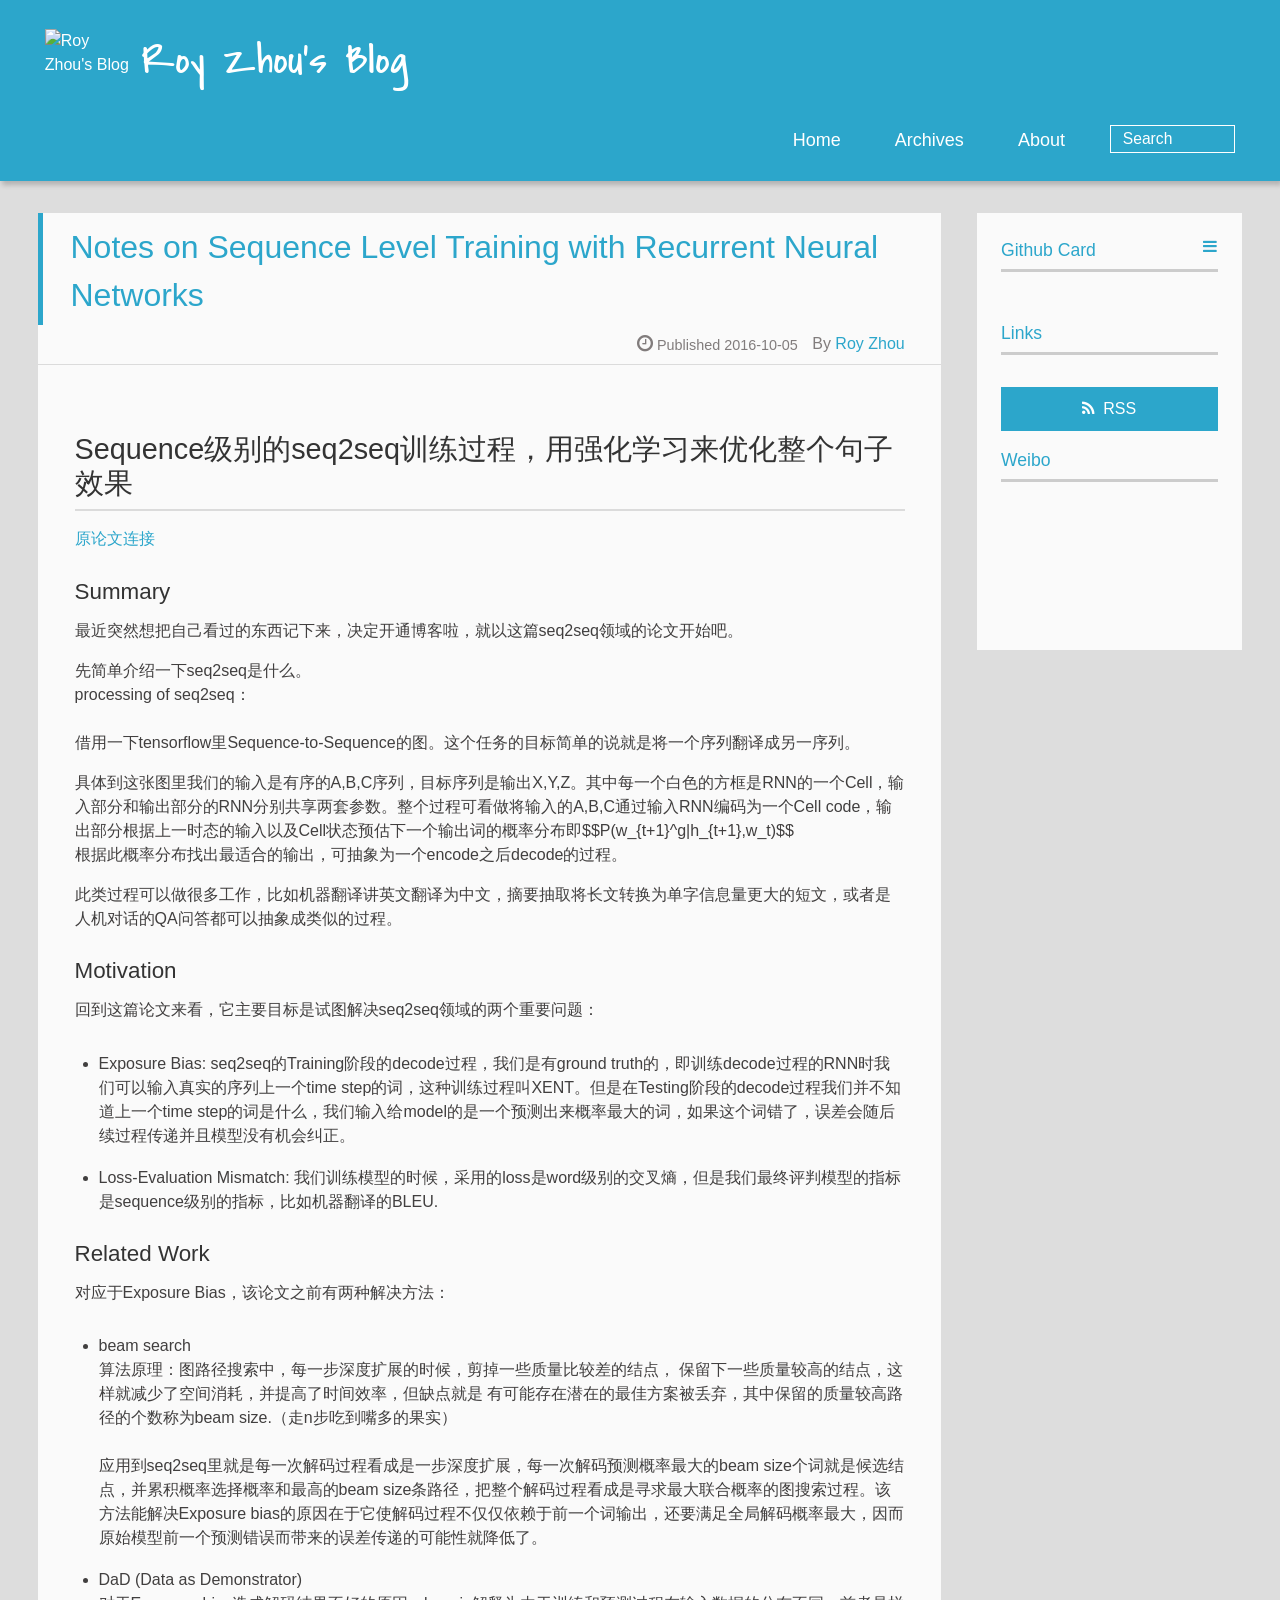
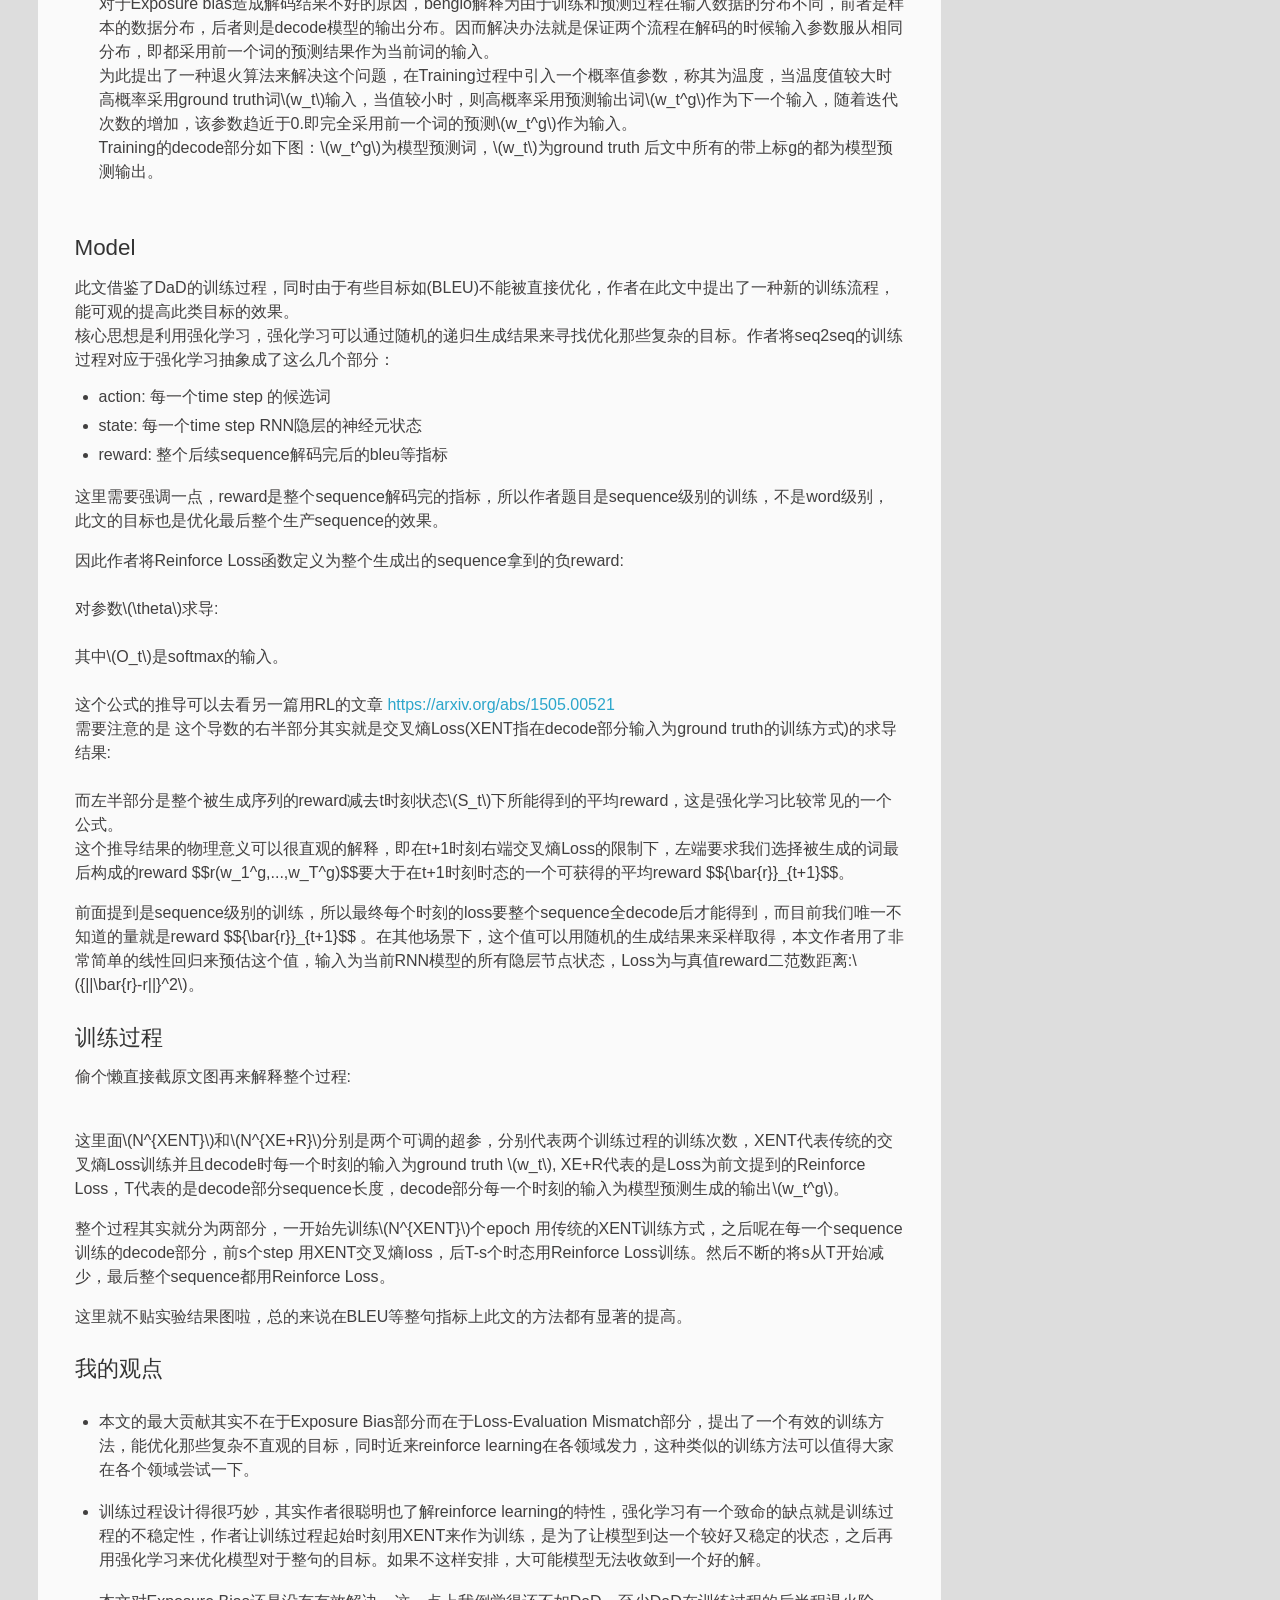
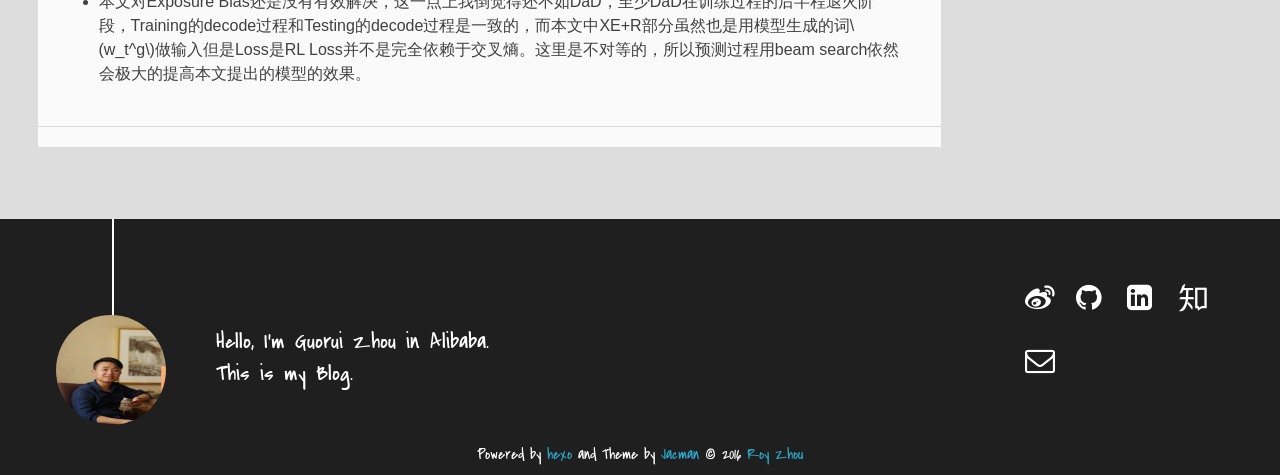
==== commit 2726724e: "refine mathjax" ====
--- a/index.html
+++ b/index.html
@@ -2,7 +2,7 @@
  <!DOCTYPE HTML>
 <html >
 <head>
-  <meta charset="UTF-8">
+  <!-- hexo-inject:begin --><!-- hexo-inject:end --><meta charset="UTF-8">
   
     <title>Roy Zhou&#39;s Blog</title>
     <meta name="viewport" content="width=device-width, initial-scale=1,user-scalable=no">
@@ -28,11 +28,11 @@
     <link rel="apple-touch-icon" href="/img/jacman.jpg">
     <link rel="apple-touch-icon-precomposed" href="/img/jacman.jpg">
     
-    <link rel="stylesheet" href="/css/style.css">
+    <link rel="stylesheet" href="/css/style.css"><!-- hexo-inject:begin --><!-- hexo-inject:end -->
 </head>
 
   <body>
-    <header>
+    <!-- hexo-inject:begin --><!-- hexo-inject:end --><header>
       
 <div>
 		
@@ -91,11 +91,11 @@
 </header>
     <div class="article-content">
         
-        <h1 id="Sequence级别的seq2seq训练过程，用强化学习来优化整个句子效果"><a href="#Sequence级别的seq2seq训练过程，用强化学习来优化整个句子效果" class="headerlink" title="Sequence级别的seq2seq训练过程，用强化学习来优化整个句子效果"></a>Sequence级别的seq2seq训练过程，用强化学习来优化整个句子效果</h1><p><a href="http://arxiv.org/abs/1511.06732" target="_blank" rel="external">原论文连接</a></p>
-<p>###Summary</p>
-<p>最近突然想把自己看过的东西记下来，决定开通博客啦，就以这篇seq2seq领域的论文开始吧。</p>
+        <p><script type="text/javascript" src="http://cdn.mathjax.org/mathjax/latest/MathJax.js?config=default"></script></p>
+<h1 id="Sequence级别的seq2seq训练过程，用强化学习来优化整个句子效果"><a href="#Sequence级别的seq2seq训练过程，用强化学习来优化整个句子效果" class="headerlink" title="Sequence级别的seq2seq训练过程，用强化学习来优化整个句子效果"></a>Sequence级别的seq2seq训练过程，用强化学习来优化整个句子效果</h1><p><a href="http://arxiv.org/abs/1511.06732" target="_blank" rel="external">原论文连接</a></p>
+<h3 id="Summary"><a href="#Summary" class="headerlink" title="Summary"></a>Summary</h3><p>最近突然想把自己看过的东西记下来，决定开通博客啦，就以这篇seq2seq领域的论文开始吧。</p>
 <p>先简单介绍一下seq2seq是什么。<br>processing of seq2seq：<br><img src="https://www.tensorflow.org/versions/r0.11/images/basic_seq2seq.png" alt=""><br>借用一下tensorflow里Sequence-to-Sequence的图。这个任务的目标简单的说就是将一个序列翻译成另一序列。</p>
-<p>具体到这张图里我们的输入是有序的A,B,C序列，目标序列是输出X,Y,Z。其中每一个白色的方框是RNN的一个Cell，输入部分和输出部分的RNN分别共享两套参数。整个过程可看做将输入的A,B,C通过输入RNN编码为一个Cell code，输出部分根据上一时态的输入以及Cell状态预估下一个输出词的概率分布即<script type="text/javascript" src="http://cdn.mathjax.org/mathjax/latest/MathJax.js?config=default"></script> \(P(w<em>{t+1}^g|h</em>{t+1},w_t)\) 根据此概率分布找出最适合的输出，可抽象为一个encode之后decode的过程。</p>
+<p>具体到这张图里我们的输入是有序的A,B,C序列，目标序列是输出X,Y,Z。其中每一个白色的方框是RNN的一个Cell，输入部分和输出部分的RNN分别共享两套参数。整个过程可看做将输入的A,B,C通过输入RNN编码为一个Cell code，输出部分根据上一时态的输入以及Cell状态预估下一个输出词的概率分布即$$P(w_{t+1}^g|h_{t+1},w_t)$$<br>根据此概率分布找出最适合的输出，可抽象为一个encode之后decode的过程。</p>
 <p>此类过程可以做很多工作，比如机器翻译讲英文翻译为中文，摘要抽取将长文转换为单字信息量更大的短文，或者是人机对话的QA问答都可以抽象成类似的过程。</p>
 <h3 id="Motivation"><a href="#Motivation" class="headerlink" title="Motivation"></a>Motivation</h3><p>回到这篇论文来看，它主要目标是试图解决seq2seq领域的两个重要问题：</p>
 <ul>
@@ -109,16 +109,17 @@
 <li><p>beam search<br>  算法原理：图路径搜索中，每一步深度扩展的时候，剪掉一些质量比较差的结点，    保留下一些质量较高的结点，这样就减少了空间消耗，并提高了时间效率，但缺点就是    有可能存在潜在的最佳方案被丢弃，其中保留的质量较高路径的个数称为beam size.（走n步吃到嘴多的果实）<br>  <img src="http://7xp3xc.com1.z0.glb.clouddn.com/201601/1475738457157.png" alt=""><br>应用到seq2seq里就是每一次解码过程看成是一步深度扩展，每一次解码预测概率最大的beam size个词就是候选结点，并累积概率选择概率和最高的beam size条路径，把整个解码过程看成是寻求最大联合概率的图搜索过程。该方法能解决Exposure bias的原因在于它使解码过程不仅仅依赖于前一个词输出，还要满足全局解码概率最大，因而原始模型前一个预测错误而带来的误差传递的可能性就降低了。</p>
 </li>
 <li><p>DaD (Data as Demonstrator)<br>对于Exposure bias造成解码结果不好的原因，bengio解释为由于训练和预测过程在输入数据的分布不同，前者是样本的数据分布，后者则是decode模型的输出分布。因而解决办法就是保证两个流程在解码的时候输入参数服从相同分布，即都采用前一个词的预测结果作为当前词的输入。<br>为此提出了一种退火算法来解决这个问题，在Training过程中引入一个概率值参数，称其为温度，当温度值较大时高概率采用ground truth词\(w_t\)输入，当值较小时，则高概率采用预测输出词\(w_t^g\)作为下一个输入，随着迭代次数的增加，该参数趋近于0.即完全采用前一个词的预测\(w_t^g\)作为输入。<br>Training的decode部分如下图：\(w_t^g\)为模型预测词，\(w_t\)为ground truth 后文中所有的带上标g的都为模型预测输出。<br><img src="http://7xp3xc.com1.z0.glb.clouddn.com/201601/1475739099129.png" alt=""></p>
+</li>
+</ul>
 <h3 id="Model"><a href="#Model" class="headerlink" title="Model"></a>Model</h3><p>此文借鉴了DaD的训练过程，同时由于有些目标如(BLEU)不能被直接优化，作者在此文中提出了一种新的训练流程，能可观的提高此类目标的效果。<br>核心思想是利用强化学习，强化学习可以通过随机的递归生成结果来寻找优化那些复杂的目标。作者将seq2seq的训练过程对应于强化学习抽象成了这么几个部分：</p>
-</li>
-<li><p>action: 每一个time step 的候选词</p>
-</li>
+<ul>
+<li>action: 每一个time step 的候选词</li>
 <li>state: 每一个time step RNN隐层的神经元状态</li>
 <li>reward: 整个后续sequence解码完后的bleu等指标</li>
 </ul>
 <p>这里需要强调一点，reward是整个sequence解码完的指标，所以作者题目是sequence级别的训练，不是word级别，此文的目标也是优化最后整个生产sequence的效果。</p>
-<p>因此作者将Reinforce Loss函数定义为整个生成出的sequence拿到的负reward:<br><img src="http://7xp3xc.com1.z0.glb.clouddn.com/201601/1475740434191.png" alt=""><br>对参数\(\theta\)求导:<br><img src="http://7xp3xc.com1.z0.glb.clouddn.com/201601/1475740913152.png" alt=""><br>其中\(O_t\)是softmax的输入。<br><img src="http://7xp3xc.com1.z0.glb.clouddn.com/201601/1475740768186.png" alt=""><br>这个公式的推导可以去看另一篇用RL的文章 <a href="https://arxiv.org/abs/1505.00521" target="_blank" rel="external">https://arxiv.org/abs/1505.00521</a><br>需要注意的是 这个导数的右半部分其实就是交叉熵Loss(XENT指在decode部分输入为ground truth的训练方式)的求导结果:<br><img src="http://7xp3xc.com1.z0.glb.clouddn.com/201601/1475741346812.png" alt=""><br>而左半部分是整个被生成序列的reward减去t时刻状态\(S_t\)下所能得到的平均reward，这是强化学习比较常见的一个公式。<br>这个推导结果的物理意义可以很直观的解释，即在t+1时刻右端交叉熵Loss的限制下，左端要求我们选择被生成的词最后构成的reward \(r(w_1^g,…,w<em>T^g)\)要大于在t+1时刻时态的一个可获得的平均reward \({\bar{r}}</em>{t+1}\)。</p>
-<p>前面提到是sequence级别的训练，所以最终每个时刻的loss要整个sequence全decode后才能得到，而目前我们唯一不知道的量就是reward \({\bar{r}}_{t+1}\)。在其他场景下，这个值可以用随机的生成结果来采样取得，本文作者用了非常简单的线性回归来预估这个值，输入为当前RNN模型的所有隐层节点状态，Loss为与真值reward二范数距离: \({||\bar{r}-r||}^2\)。</p>
+<p>因此作者将Reinforce Loss函数定义为整个生成出的sequence拿到的负reward:<br><img src="http://7xp3xc.com1.z0.glb.clouddn.com/201601/1475740434191.png" alt=""><br>对参数\(\theta\)求导:<br><img src="http://7xp3xc.com1.z0.glb.clouddn.com/201601/1475740913152.png" alt=""><br>其中\(O_t\)是softmax的输入。<br><img src="http://7xp3xc.com1.z0.glb.clouddn.com/201601/1475740768186.png" alt=""><br>这个公式的推导可以去看另一篇用RL的文章 <a href="https://arxiv.org/abs/1505.00521" target="_blank" rel="external">https://arxiv.org/abs/1505.00521</a><br>需要注意的是 这个导数的右半部分其实就是交叉熵Loss(XENT指在decode部分输入为ground truth的训练方式)的求导结果:<br><img src="http://7xp3xc.com1.z0.glb.clouddn.com/201601/1475741346812.png" alt=""><br>而左半部分是整个被生成序列的reward减去t时刻状态\(S_t\)下所能得到的平均reward，这是强化学习比较常见的一个公式。<br>这个推导结果的物理意义可以很直观的解释，即在t+1时刻右端交叉熵Loss的限制下，左端要求我们选择被生成的词最后构成的reward $$r(w_1^g,...,w_T^g)$$要大于在t+1时刻时态的一个可获得的平均reward $${\bar{r}}_{t+1}$$。</p>
+<p>前面提到是sequence级别的训练，所以最终每个时刻的loss要整个sequence全decode后才能得到，而目前我们唯一不知道的量就是reward  $${\bar{r}}_{t+1}$$ 。在其他场景下，这个值可以用随机的生成结果来采样取得，本文作者用了非常简单的线性回归来预估这个值，输入为当前RNN模型的所有隐层节点状态，Loss为与真值reward二范数距离:\({||\bar{r}-r||}^2\)。</p>
 <h3 id="训练过程"><a href="#训练过程" class="headerlink" title="训练过程"></a>训练过程</h3><p>偷个懒直接截原文图再来解释整个过程:<br><img src="http://7xp3xc.com1.z0.glb.clouddn.com/201601/1475742637703.png" alt=""></p>
 <p>这里面\(N^{XENT}\)和\(N^{XE+R}\)分别是两个可调的超参，分别代表两个训练过程的训练次数，XENT代表传统的交叉熵Loss训练并且decode时每一个时刻的输入为ground truth \(w_t\), XE+R代表的是Loss为前文提到的Reinforce Loss，T代表的是decode部分sequence长度，decode部分每一个时刻的输入为模型预测生成的输出\(w_t^g\)。</p>
 <p>整个过程其实就分为两部分，一开始先训练\(N^{XENT}\)个epoch 用传统的XENT训练方式，之后呢在每一个sequence训练的decode部分，前s个step 用XENT交叉熵loss，后T-s个时态用Reinforce Loss训练。然后不断的将s从T开始减少，最后整个sequence都用Reinforce Loss。</p>
@@ -379,7 +380,24 @@
 
 <!-- Tiny_search Begin -->
 
-<!-- Tiny_search End -->
+<!-- Tiny_search End --><!-- hexo-inject:begin --><!-- Begin: Injected MathJax -->
+<script type="text/x-mathjax-config">
+  MathJax.Hub.Config({"tex2jax":{"inlineMath":[["$","$"],["\\(","\\)"]],"skipTags":["script","noscript","style","textarea","pre","code"],"processEscapes":true},"TeX":{"equationNumbers":{"autoNumber":"AMS"}}});
+</script>
+
+<script type="text/x-mathjax-config">
+  MathJax.Hub.Queue(function() {
+    var all = MathJax.Hub.getAllJax(), i;
+    for(i=0; i < all.length; i += 1) {
+      all[i].SourceElement().parentNode.className += ' has-jax';
+    }
+  });
+</script>
+
+<script type="text/javascript" src="//cdn.mathjax.org/mathjax/latest/MathJax.js?config=TeX-AMS-MML_HTMLorMML">
+</script>
+<!-- End: Injected MathJax -->
+<!-- hexo-inject:end -->
 
   </body>
  </html>
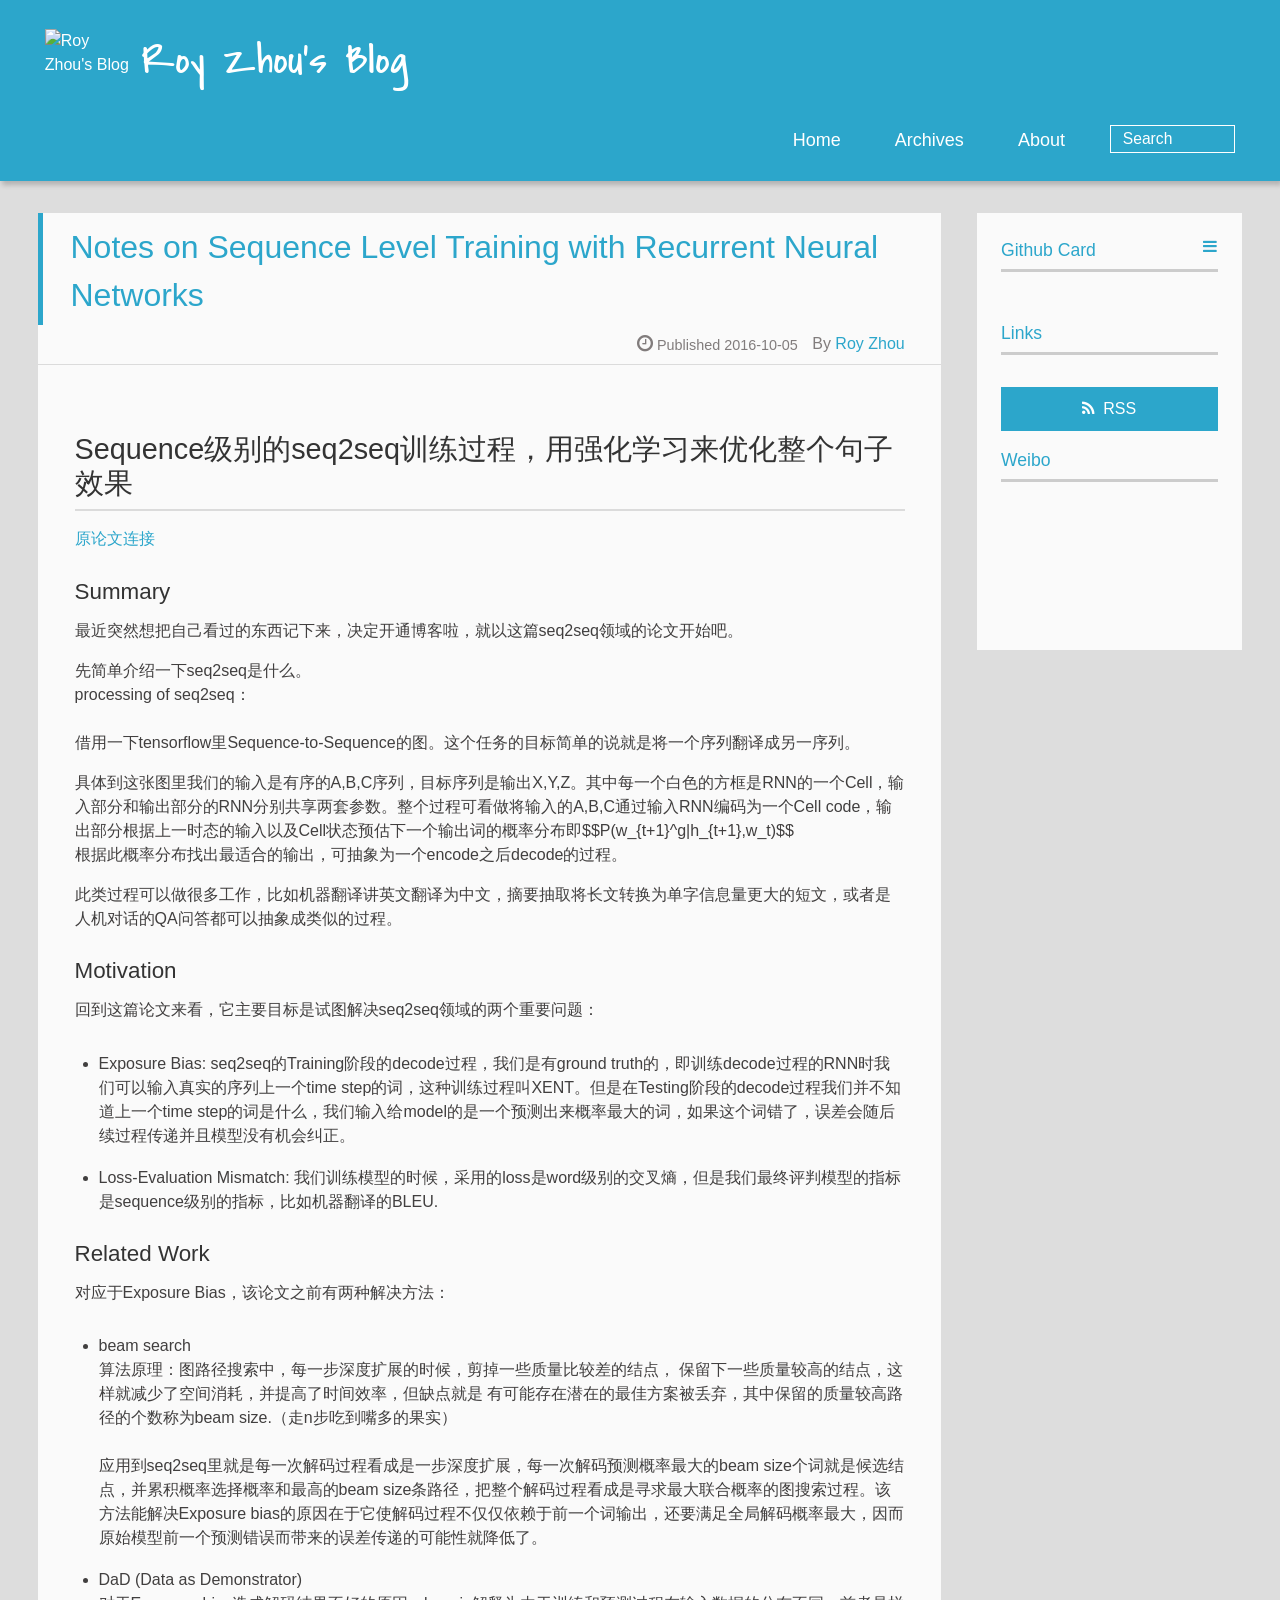
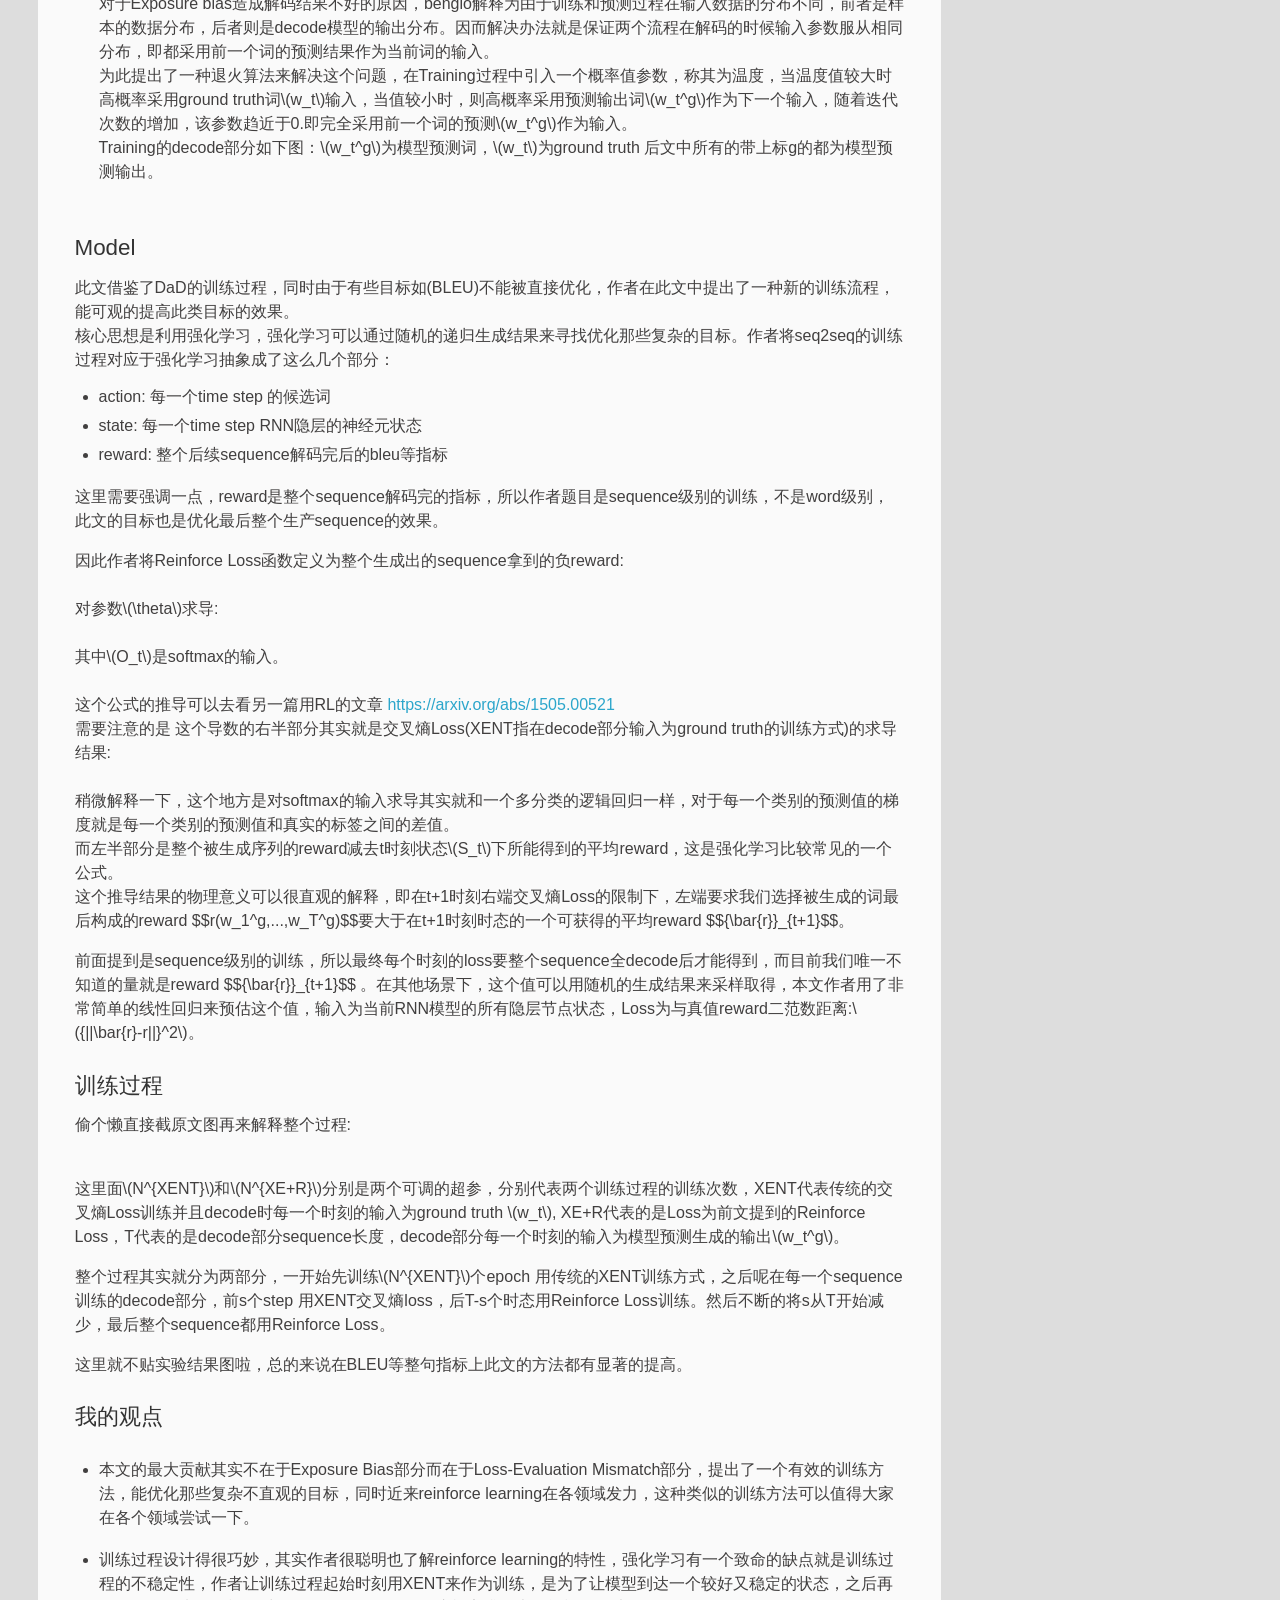
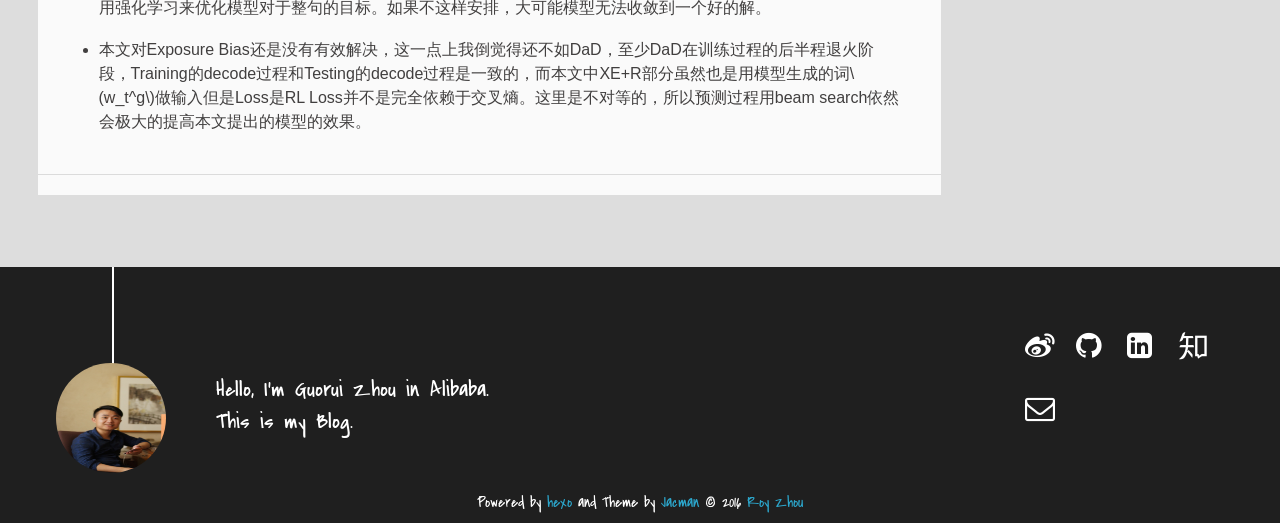
==== commit 8d6cca0e: "add des" ====
--- a/index.html
+++ b/index.html
@@ -118,7 +118,7 @@
 <li>reward: 整个后续sequence解码完后的bleu等指标</li>
 </ul>
 <p>这里需要强调一点，reward是整个sequence解码完的指标，所以作者题目是sequence级别的训练，不是word级别，此文的目标也是优化最后整个生产sequence的效果。</p>
-<p>因此作者将Reinforce Loss函数定义为整个生成出的sequence拿到的负reward:<br><img src="http://7xp3xc.com1.z0.glb.clouddn.com/201601/1475740434191.png" alt=""><br>对参数\(\theta\)求导:<br><img src="http://7xp3xc.com1.z0.glb.clouddn.com/201601/1475740913152.png" alt=""><br>其中\(O_t\)是softmax的输入。<br><img src="http://7xp3xc.com1.z0.glb.clouddn.com/201601/1475740768186.png" alt=""><br>这个公式的推导可以去看另一篇用RL的文章 <a href="https://arxiv.org/abs/1505.00521" target="_blank" rel="external">https://arxiv.org/abs/1505.00521</a><br>需要注意的是 这个导数的右半部分其实就是交叉熵Loss(XENT指在decode部分输入为ground truth的训练方式)的求导结果:<br><img src="http://7xp3xc.com1.z0.glb.clouddn.com/201601/1475741346812.png" alt=""><br>而左半部分是整个被生成序列的reward减去t时刻状态\(S_t\)下所能得到的平均reward，这是强化学习比较常见的一个公式。<br>这个推导结果的物理意义可以很直观的解释，即在t+1时刻右端交叉熵Loss的限制下，左端要求我们选择被生成的词最后构成的reward $$r(w_1^g,...,w_T^g)$$要大于在t+1时刻时态的一个可获得的平均reward $${\bar{r}}_{t+1}$$。</p>
+<p>因此作者将Reinforce Loss函数定义为整个生成出的sequence拿到的负reward:<br><img src="http://7xp3xc.com1.z0.glb.clouddn.com/201601/1475740434191.png" alt=""><br>对参数\(\theta\)求导:<br><img src="http://7xp3xc.com1.z0.glb.clouddn.com/201601/1475740913152.png" alt=""><br>其中\(O_t\)是softmax的输入。<br><img src="http://7xp3xc.com1.z0.glb.clouddn.com/201601/1475740768186.png" alt=""><br>这个公式的推导可以去看另一篇用RL的文章 <a href="https://arxiv.org/abs/1505.00521" target="_blank" rel="external">https://arxiv.org/abs/1505.00521</a><br>需要注意的是 这个导数的右半部分其实就是交叉熵Loss(XENT指在decode部分输入为ground truth的训练方式)的求导结果:<br><img src="http://7xp3xc.com1.z0.glb.clouddn.com/201601/1475741346812.png" alt=""><br>稍微解释一下，这个地方是对softmax的输入求导其实就和一个多分类的逻辑回归一样，对于每一个类别的预测值的梯度就是每一个类别的预测值和真实的标签之间的差值。<br>而左半部分是整个被生成序列的reward减去t时刻状态\(S_t\)下所能得到的平均reward，这是强化学习比较常见的一个公式。<br>这个推导结果的物理意义可以很直观的解释，即在t+1时刻右端交叉熵Loss的限制下，左端要求我们选择被生成的词最后构成的reward $$r(w_1^g,...,w_T^g)$$要大于在t+1时刻时态的一个可获得的平均reward $${\bar{r}}_{t+1}$$。</p>
 <p>前面提到是sequence级别的训练，所以最终每个时刻的loss要整个sequence全decode后才能得到，而目前我们唯一不知道的量就是reward  $${\bar{r}}_{t+1}$$ 。在其他场景下，这个值可以用随机的生成结果来采样取得，本文作者用了非常简单的线性回归来预估这个值，输入为当前RNN模型的所有隐层节点状态，Loss为与真值reward二范数距离:\({||\bar{r}-r||}^2\)。</p>
 <h3 id="训练过程"><a href="#训练过程" class="headerlink" title="训练过程"></a>训练过程</h3><p>偷个懒直接截原文图再来解释整个过程:<br><img src="http://7xp3xc.com1.z0.glb.clouddn.com/201601/1475742637703.png" alt=""></p>
 <p>这里面\(N^{XENT}\)和\(N^{XE+R}\)分别是两个可调的超参，分别代表两个训练过程的训练次数，XENT代表传统的交叉熵Loss训练并且decode时每一个时刻的输入为ground truth \(w_t\), XE+R代表的是Loss为前文提到的Reinforce Loss，T代表的是decode部分sequence长度，decode部分每一个时刻的输入为模型预测生成的输出\(w_t^g\)。</p>
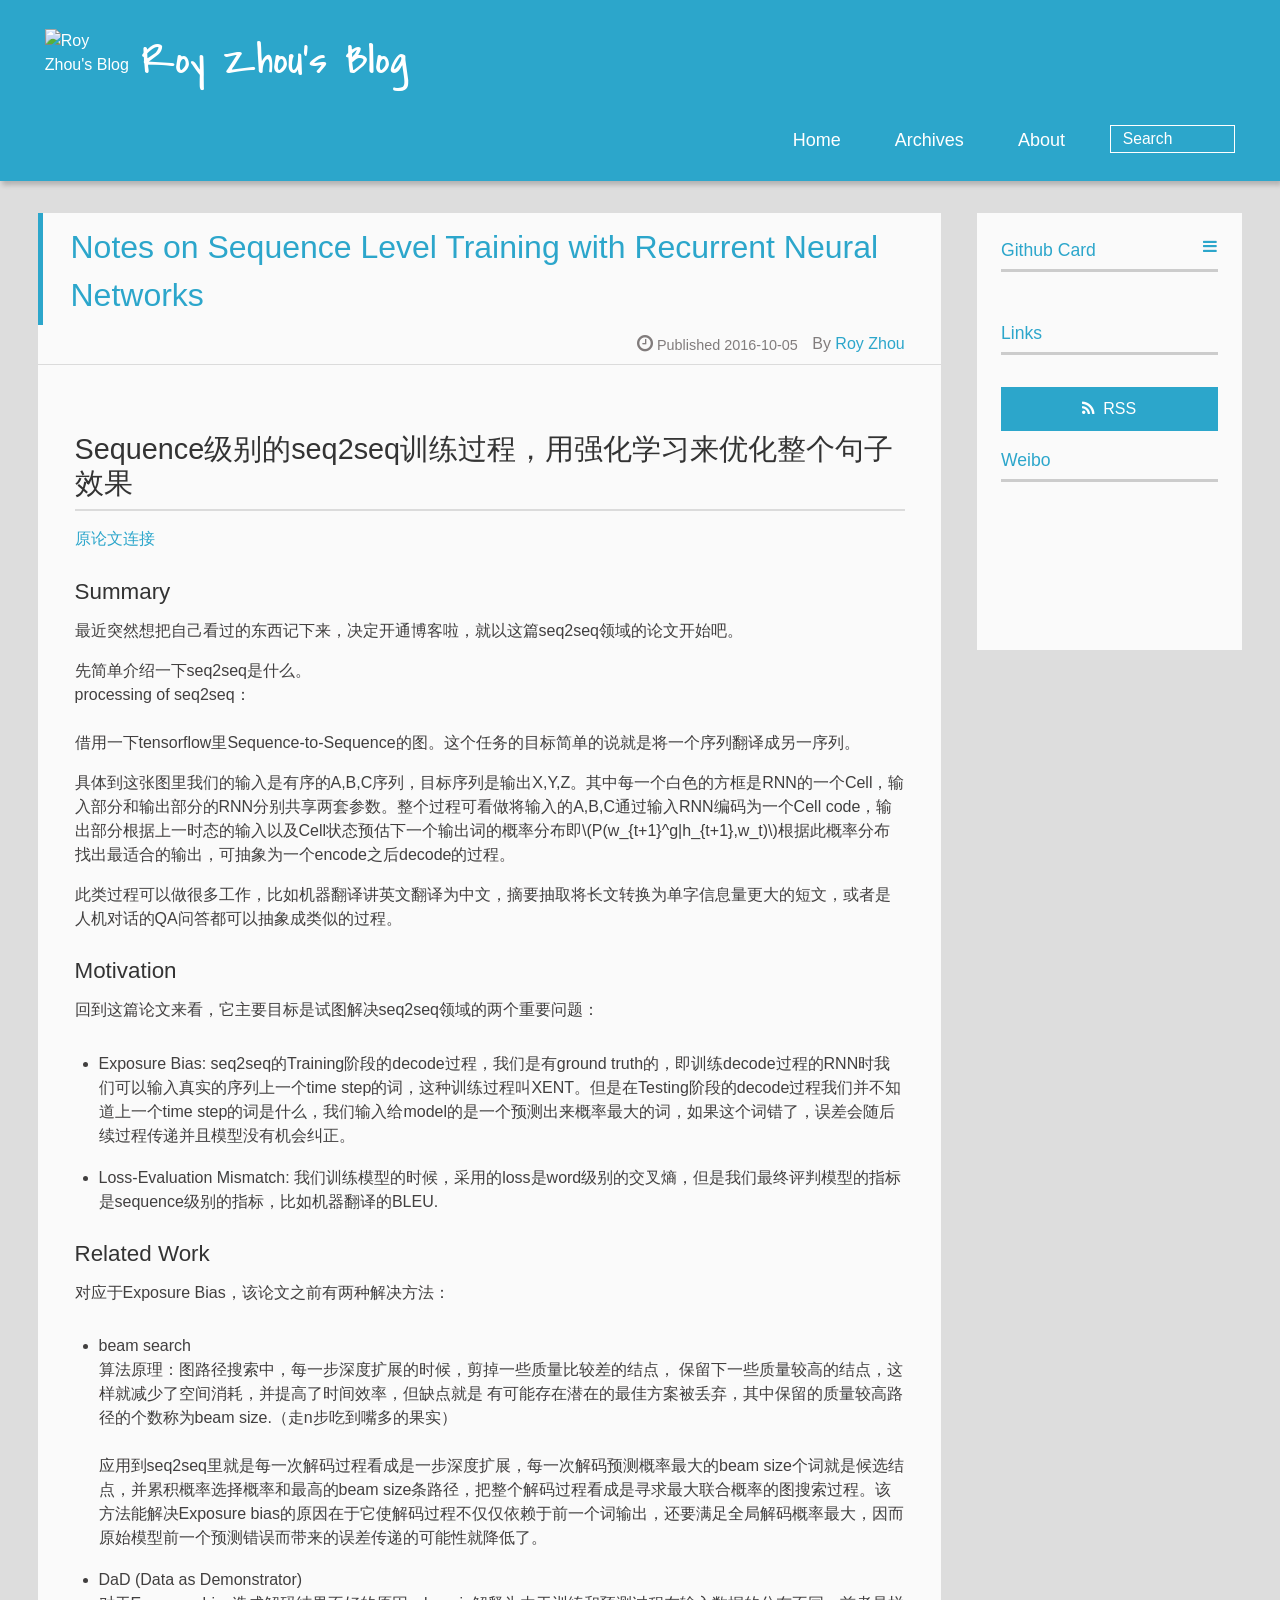
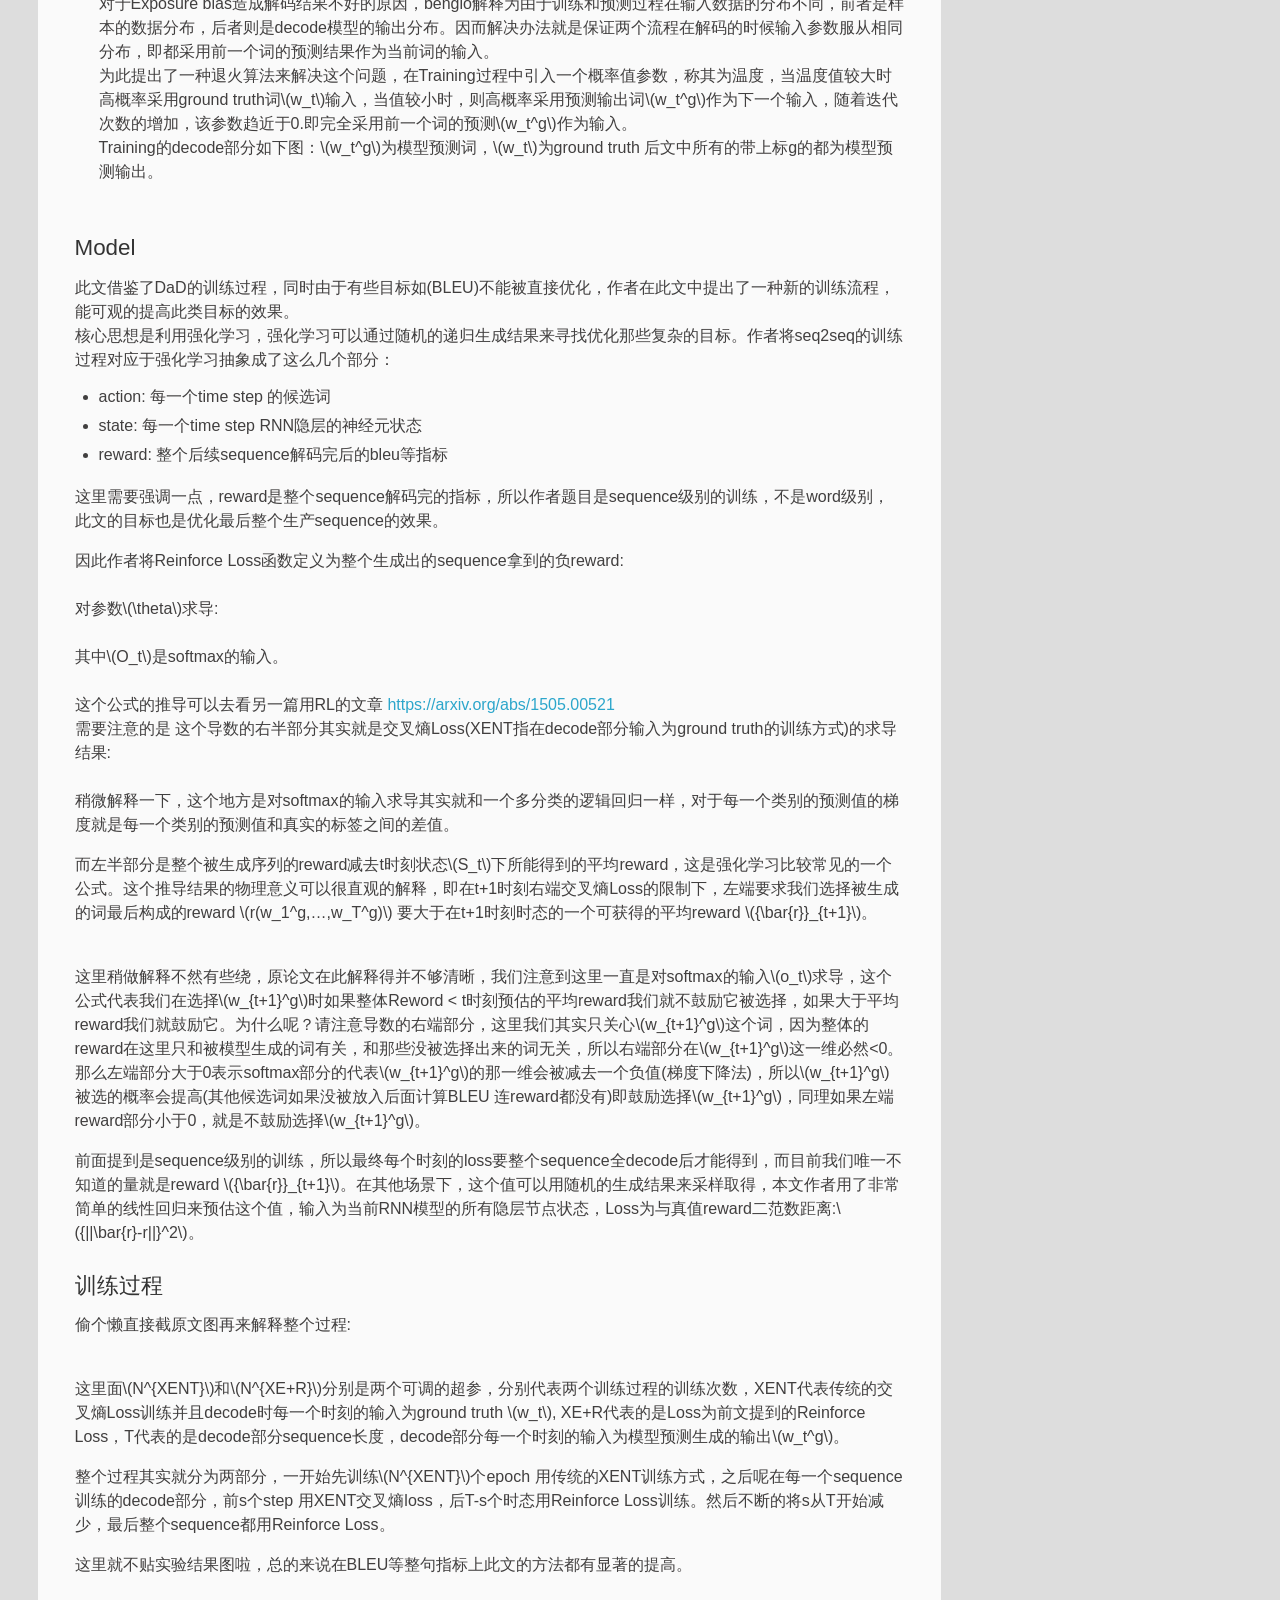
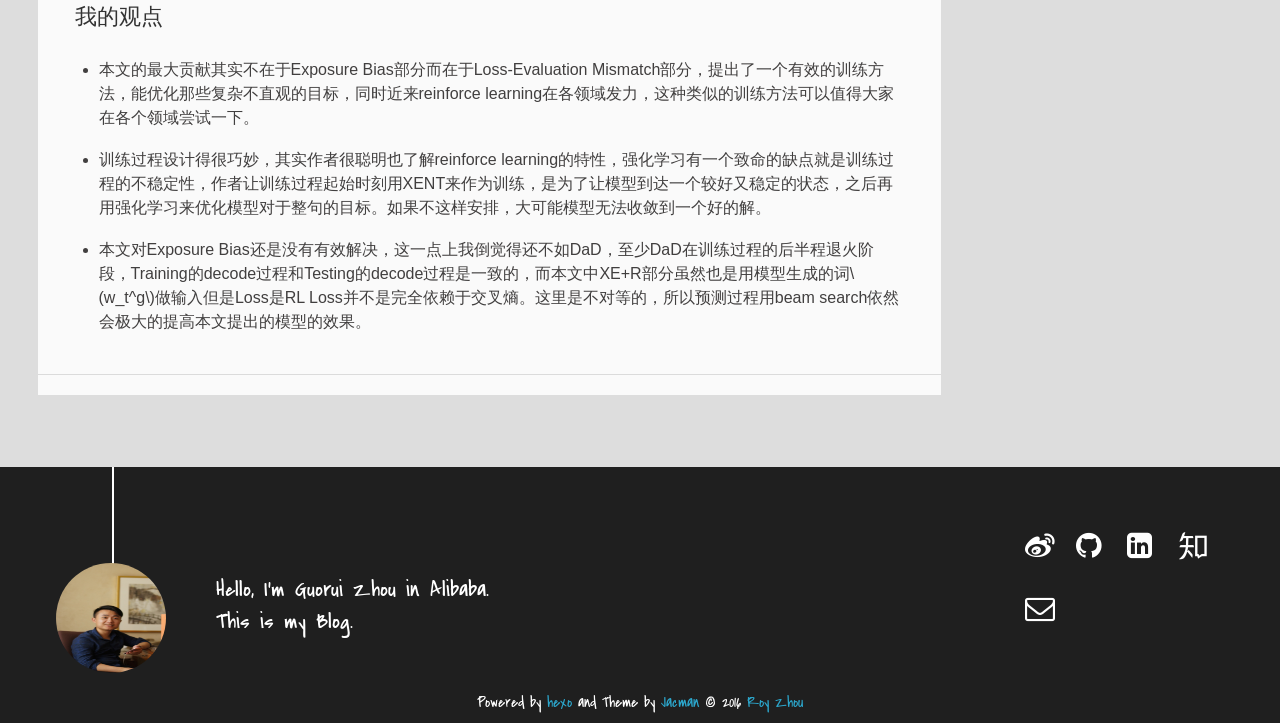
==== commit 7461eba6: "final" ====
--- a/index.html
+++ b/index.html
@@ -95,7 +95,7 @@
 <h1 id="Sequence级别的seq2seq训练过程，用强化学习来优化整个句子效果"><a href="#Sequence级别的seq2seq训练过程，用强化学习来优化整个句子效果" class="headerlink" title="Sequence级别的seq2seq训练过程，用强化学习来优化整个句子效果"></a>Sequence级别的seq2seq训练过程，用强化学习来优化整个句子效果</h1><p><a href="http://arxiv.org/abs/1511.06732" target="_blank" rel="external">原论文连接</a></p>
 <h3 id="Summary"><a href="#Summary" class="headerlink" title="Summary"></a>Summary</h3><p>最近突然想把自己看过的东西记下来，决定开通博客啦，就以这篇seq2seq领域的论文开始吧。</p>
 <p>先简单介绍一下seq2seq是什么。<br>processing of seq2seq：<br><img src="https://www.tensorflow.org/versions/r0.11/images/basic_seq2seq.png" alt=""><br>借用一下tensorflow里Sequence-to-Sequence的图。这个任务的目标简单的说就是将一个序列翻译成另一序列。</p>
-<p>具体到这张图里我们的输入是有序的A,B,C序列，目标序列是输出X,Y,Z。其中每一个白色的方框是RNN的一个Cell，输入部分和输出部分的RNN分别共享两套参数。整个过程可看做将输入的A,B,C通过输入RNN编码为一个Cell code，输出部分根据上一时态的输入以及Cell状态预估下一个输出词的概率分布即$$P(w_{t+1}^g|h_{t+1},w_t)$$<br>根据此概率分布找出最适合的输出，可抽象为一个encode之后decode的过程。</p>
+<p>具体到这张图里我们的输入是有序的A,B,C序列，目标序列是输出X,Y,Z。其中每一个白色的方框是RNN的一个Cell，输入部分和输出部分的RNN分别共享两套参数。整个过程可看做将输入的A,B,C通过输入RNN编码为一个Cell code，输出部分根据上一时态的输入以及Cell状态预估下一个输出词的概率分布即\(P(w_{t+1}^g|h_{t+1},w_t)\)根据此概率分布找出最适合的输出，可抽象为一个encode之后decode的过程。</p>
 <p>此类过程可以做很多工作，比如机器翻译讲英文翻译为中文，摘要抽取将长文转换为单字信息量更大的短文，或者是人机对话的QA问答都可以抽象成类似的过程。</p>
 <h3 id="Motivation"><a href="#Motivation" class="headerlink" title="Motivation"></a>Motivation</h3><p>回到这篇论文来看，它主要目标是试图解决seq2seq领域的两个重要问题：</p>
 <ul>
@@ -118,8 +118,10 @@
 <li>reward: 整个后续sequence解码完后的bleu等指标</li>
 </ul>
 <p>这里需要强调一点，reward是整个sequence解码完的指标，所以作者题目是sequence级别的训练，不是word级别，此文的目标也是优化最后整个生产sequence的效果。</p>
-<p>因此作者将Reinforce Loss函数定义为整个生成出的sequence拿到的负reward:<br><img src="http://7xp3xc.com1.z0.glb.clouddn.com/201601/1475740434191.png" alt=""><br>对参数\(\theta\)求导:<br><img src="http://7xp3xc.com1.z0.glb.clouddn.com/201601/1475740913152.png" alt=""><br>其中\(O_t\)是softmax的输入。<br><img src="http://7xp3xc.com1.z0.glb.clouddn.com/201601/1475740768186.png" alt=""><br>这个公式的推导可以去看另一篇用RL的文章 <a href="https://arxiv.org/abs/1505.00521" target="_blank" rel="external">https://arxiv.org/abs/1505.00521</a><br>需要注意的是 这个导数的右半部分其实就是交叉熵Loss(XENT指在decode部分输入为ground truth的训练方式)的求导结果:<br><img src="http://7xp3xc.com1.z0.glb.clouddn.com/201601/1475741346812.png" alt=""><br>稍微解释一下，这个地方是对softmax的输入求导其实就和一个多分类的逻辑回归一样，对于每一个类别的预测值的梯度就是每一个类别的预测值和真实的标签之间的差值。<br>而左半部分是整个被生成序列的reward减去t时刻状态\(S_t\)下所能得到的平均reward，这是强化学习比较常见的一个公式。<br>这个推导结果的物理意义可以很直观的解释，即在t+1时刻右端交叉熵Loss的限制下，左端要求我们选择被生成的词最后构成的reward $$r(w_1^g,...,w_T^g)$$要大于在t+1时刻时态的一个可获得的平均reward $${\bar{r}}_{t+1}$$。</p>
-<p>前面提到是sequence级别的训练，所以最终每个时刻的loss要整个sequence全decode后才能得到，而目前我们唯一不知道的量就是reward  $${\bar{r}}_{t+1}$$ 。在其他场景下，这个值可以用随机的生成结果来采样取得，本文作者用了非常简单的线性回归来预估这个值，输入为当前RNN模型的所有隐层节点状态，Loss为与真值reward二范数距离:\({||\bar{r}-r||}^2\)。</p>
+<p>因此作者将Reinforce Loss函数定义为整个生成出的sequence拿到的负reward:<br><img src="http://7xp3xc.com1.z0.glb.clouddn.com/201601/1475740434191.png" alt=""><br>对参数\(\theta\)求导:<br><img src="http://7xp3xc.com1.z0.glb.clouddn.com/201601/1475740913152.png" alt=""><br>其中\(O_t\)是softmax的输入。<br><img src="http://7xp3xc.com1.z0.glb.clouddn.com/201601/1475740768186.png" alt=""><br>这个公式的推导可以去看另一篇用RL的文章 <a href="https://arxiv.org/abs/1505.00521" target="_blank" rel="external">https://arxiv.org/abs/1505.00521</a><br>需要注意的是 这个导数的右半部分其实就是交叉熵Loss(XENT指在decode部分输入为ground truth的训练方式)的求导结果:<br><img src="http://7xp3xc.com1.z0.glb.clouddn.com/201601/1475741346812.png" alt=""><br>稍微解释一下，这个地方是对softmax的输入求导其实就和一个多分类的逻辑回归一样，对于每一个类别的预测值的梯度就是每一个类别的预测值和真实的标签之间的差值。</p>
+<p>而左半部分是整个被生成序列的reward减去t时刻状态\(S_t\)下所能得到的平均reward，这是强化学习比较常见的一个公式。这个推导结果的物理意义可以很直观的解释，即在t+1时刻右端交叉熵Loss的限制下，左端要求我们选择被生成的词最后构成的reward \(r(w_1^g,…,w_T^g)\) 要大于在t+1时刻时态的一个可获得的平均reward \({\bar{r}}_{t+1}\)。</p>
+<p><script type="text/javascript" src="http://cdn.mathjax.org/mathjax/latest/MathJax.js?config=default"></script><br>这里稍做解释不然有些绕，原论文在此解释得并不够清晰，我们注意到这里一直是对softmax的输入\(o_t\)求导，这个公式代表我们在选择\(w_{t+1}^g\)时如果整体Reword &lt; t时刻预估的平均reward我们就不鼓励它被选择，如果大于平均reward我们就鼓励它。为什么呢？请注意导数的右端部分，这里我们其实只关心\(w_{t+1}^g\)这个词，因为整体的reward在这里只和被模型生成的词有关，和那些没被选择出来的词无关，所以右端部分在\(w_{t+1}^g\)这一维必然&lt;0。那么左端部分大于0表示softmax部分的代表\(w_{t+1}^g\)的那一维会被减去一个负值(梯度下降法)，所以\(w_{t+1}^g\)被选的概率会提高(其他候选词如果没被放入后面计算BLEU 连reward都没有)即鼓励选择\(w_{t+1}^g\)，同理如果左端reward部分小于0，就是不鼓励选择\(w_{t+1}^g\)。</p>
+<p>前面提到是sequence级别的训练，所以最终每个时刻的loss要整个sequence全decode后才能得到，而目前我们唯一不知道的量就是reward \({\bar{r}}_{t+1}\)。在其他场景下，这个值可以用随机的生成结果来采样取得，本文作者用了非常简单的线性回归来预估这个值，输入为当前RNN模型的所有隐层节点状态，Loss为与真值reward二范数距离:\({||\bar{r}-r||}^2\)。</p>
 <h3 id="训练过程"><a href="#训练过程" class="headerlink" title="训练过程"></a>训练过程</h3><p>偷个懒直接截原文图再来解释整个过程:<br><img src="http://7xp3xc.com1.z0.glb.clouddn.com/201601/1475742637703.png" alt=""></p>
 <p>这里面\(N^{XENT}\)和\(N^{XE+R}\)分别是两个可调的超参，分别代表两个训练过程的训练次数，XENT代表传统的交叉熵Loss训练并且decode时每一个时刻的输入为ground truth \(w_t\), XE+R代表的是Loss为前文提到的Reinforce Loss，T代表的是decode部分sequence长度，decode部分每一个时刻的输入为模型预测生成的输出\(w_t^g\)。</p>
 <p>整个过程其实就分为两部分，一开始先训练\(N^{XENT}\)个epoch 用传统的XENT训练方式，之后呢在每一个sequence训练的decode部分，前s个step 用XENT交叉熵loss，后T-s个时态用Reinforce Loss训练。然后不断的将s从T开始减少，最后整个sequence都用Reinforce Loss。</p>
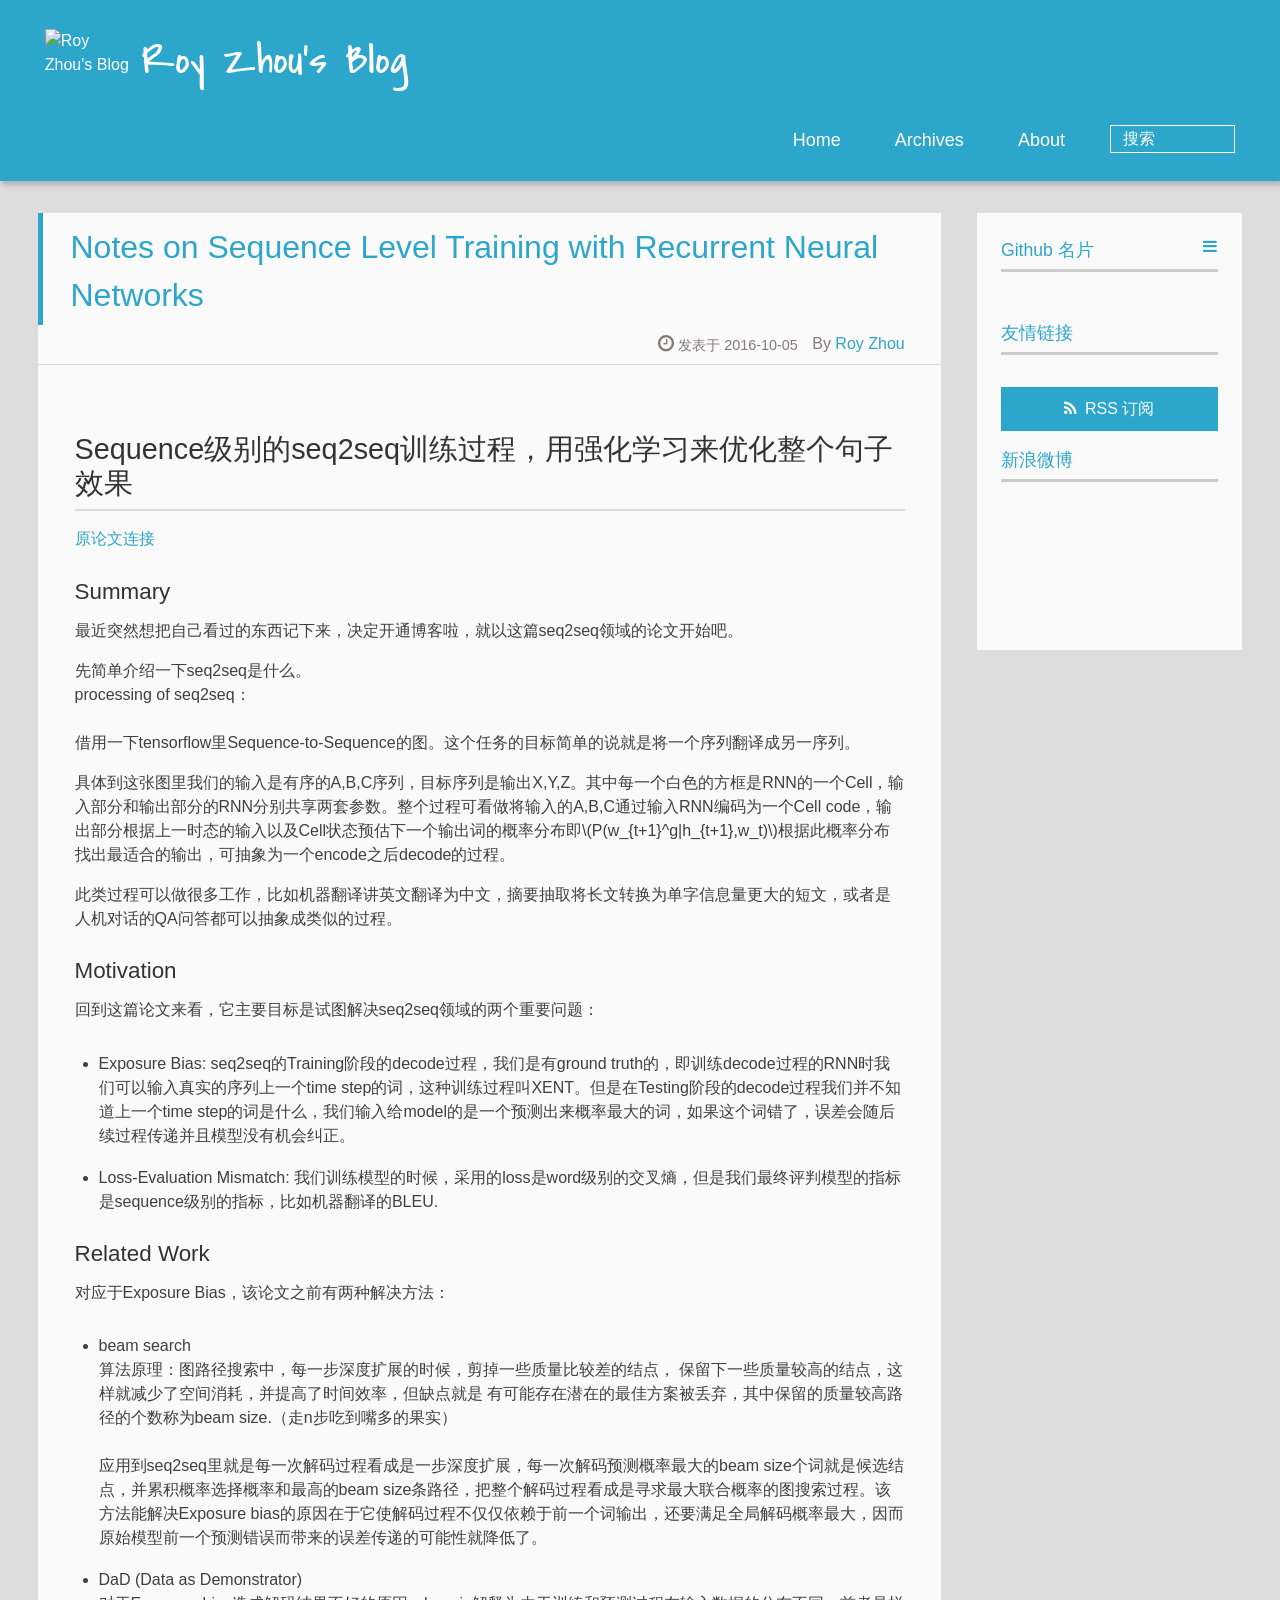
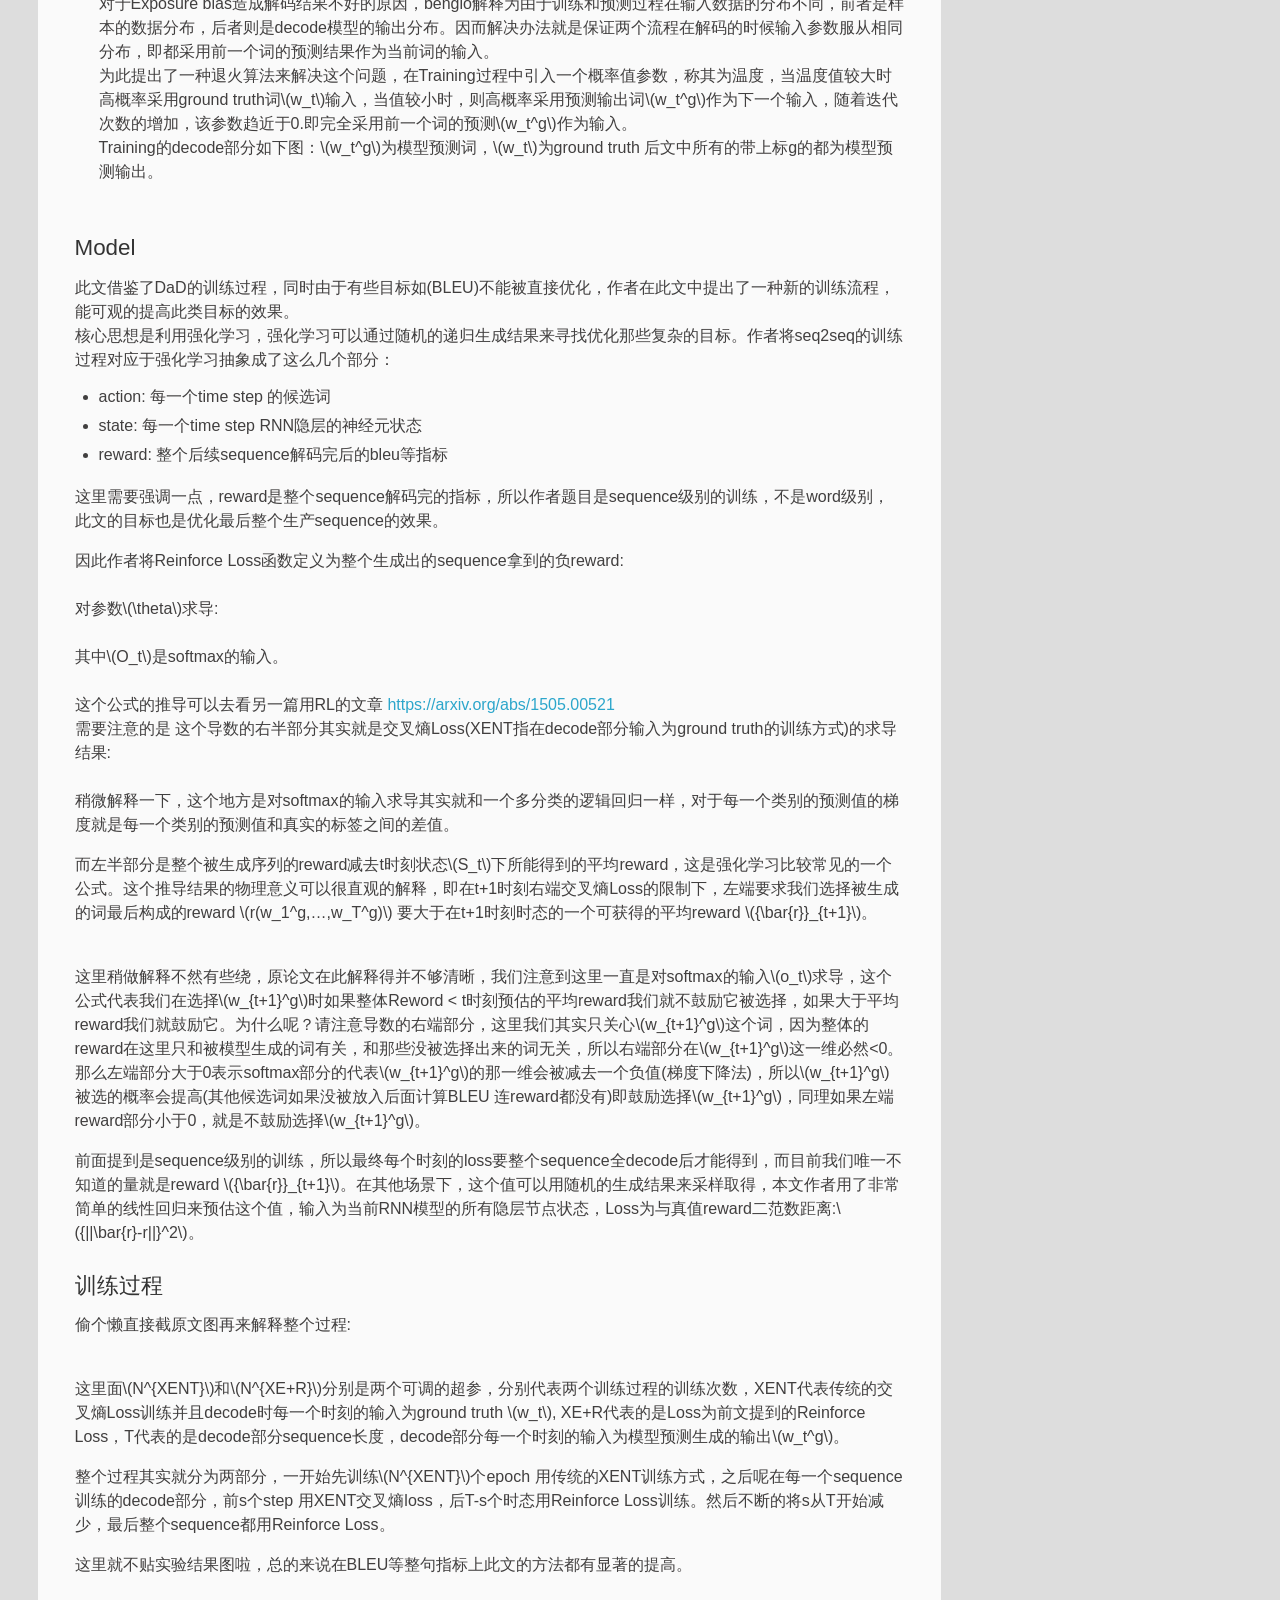
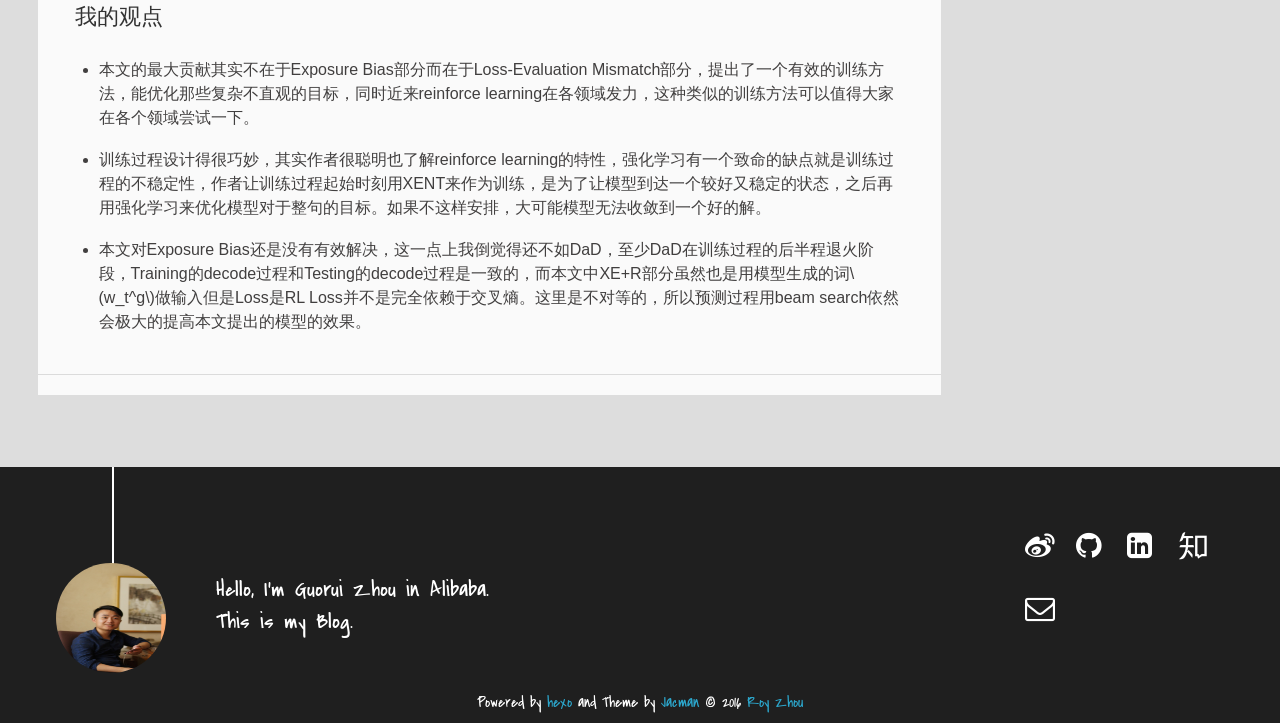
==== commit 8159d566: "add cnzz" ====
--- a/index.html
+++ b/index.html
@@ -44,7 +44,7 @@
 				<h1 class="site-name"><a href="/" title="Roy Zhou&#39;s Blog">Roy Zhou&#39;s Blog</a></h1>
 				<h2 class="blog-motto"></h2>
 			</div>
-			<div class="navbar"><a class="navbutton navmobile" href="#" title="Menu">
+			<div class="navbar"><a class="navbutton navmobile" href="#" title="菜单">
 			</a></div>
 			<nav class="animated">
 				<ul>
@@ -60,7 +60,7 @@
  					
 					<form class="search" action="//google.com/search" method="get" accept-charset="utf-8">
 						<label>Search</label>
-						<input type="search" id="search" name="q" autocomplete="off" maxlength="20" placeholder="Search" />
+						<input type="search" id="search" name="q" autocomplete="off" maxlength="20" placeholder="搜索" />
 						<input type="hidden" name="q" value="site:yoursite.com">
 					</form>
 					
@@ -85,7 +85,7 @@
 		<a href="/about" title="Roy Zhou" target="_blank" itemprop="author">Roy Zhou</a>
 		
   <p class="article-time">
-    <time datetime="2016-10-05T07:20:09.000Z" itemprop="datePublished"> Published 2016-10-05</time>
+    <time datetime="2016-10-05T07:20:09.000Z" itemprop="datePublished"> 发表于 2016-10-05</time>
     
   </p>
 </header>
@@ -166,16 +166,16 @@
 
 
 </div>
-      <div class="openaside"><a class="navbutton" href="#" title="Show Sidebar"></a></div>
+      <div class="openaside"><a class="navbutton" href="#" title="显示侧边栏"></a></div>
 
 <div id="asidepart">
-<div class="closeaside"><a class="closebutton" href="#" title="Hide Sidebar"></a></div>
+<div class="closeaside"><a class="closebutton" href="#" title="隐藏侧边栏"></a></div>
 <aside class="clearfix">
 
   
 <div class="github-card">
-<p class="asidetitle">Github Card</p>
-<div class="github-card" data-github="https://github.com/zhougr1993" data-width="220" data-height="119" data-theme="medium">
+<p class="asidetitle">Github 名片</p>
+<div class="github-card" data-github="zhougr1993" data-width="220" data-height="119" data-theme="medium">
 <script type="text/javascript" src="//cdn.jsdelivr.net/github-cards/latest/widget.js" ></script>
 </div>
   </div>
@@ -187,7 +187,7 @@
   
 
   <div class="linkslist">
-  <p class="asidetitle">Links</p>
+  <p class="asidetitle">友情链接</p>
     <ul>
         
     </ul>
@@ -197,11 +197,11 @@
 
 
   <div class="rsspart">
-	<a href="/atom.xml" target="_blank" title="rss">RSS</a>
+	<a href="/atom.xml" target="_blank" title="rss">RSS 订阅</a>
 </div>
 
   <div class="weiboshow">
-  <p class="asidetitle">Weibo</p>
+  <p class="asidetitle">新浪微博</p>
     <iframe width="100%" height="119" class="share_self"  frameborder="0" scrolling="no" src="http://widget.weibo.com/weiboshow/index.php?language=&width=0&height=119&fansRow=2&ptype=1&speed=0&skin=9&isTitle=1&noborder=1&isWeibo=0&isFans=0&uid=null&verifier=&dpc=1"></iframe>
 </div>
 
@@ -227,17 +227,17 @@
 		<a href="http://weibo.com/3228905747" target="_blank" class="icon-weibo" title="微博"></a>
 		
 		
-		<a href="https://github.com/https://github.com/zhougr1993" target="_blank" class="icon-github" title="github"></a>
-		
-		
-		
-		
-		
-		<a href="https://www.linkedin.com/in/https://www.linkedin.com/in/国睿-周-a357949b" target="_blank" class="icon-linkedin" title="linkedin"></a>
-		
-		
-		
-		<a href="http://www.zhihu.com/people/https://www.zhihu.com/people/zhou-guo-rui-25" target="_blank" class="icon-zhihu" title="知乎"></a>
+		<a href="https://github.com/zhougr1993" target="_blank" class="icon-github" title="github"></a>
+		
+		
+		
+		
+		
+		<a href="https://www.linkedin.com/in/国睿-周-a357949b" target="_blank" class="icon-linkedin" title="linkedin"></a>
+		
+		
+		
+		<a href="http://www.zhihu.com/people/zhou-guo-rui-25" target="_blank" class="icon-zhihu" title="知乎"></a>
 		
 		
 		
@@ -368,7 +368,7 @@
 <!-- Totop Begin -->
 
 	<div id="totop">
-	<a title="Back to Top"><img src="/img/scrollup.png"/></a>
+	<a title="返回顶部"><img src="/img/scrollup.png"/></a>
 	</div>
 	<script src="/js/totop.js"></script>
 
@@ -402,4 +402,5 @@
 <!-- hexo-inject:end -->
 
   </body>
+  <script type="text/javascript">var cnzz_protocol = (("https:" == document.location.protocol) ? " https://" : " http://");document.write(unescape("%3Cspan id='cnzz_stat_icon_1260567535'%3E%3C/span%3E%3Cscript src='" + cnzz_protocol + "s4.cnzz.com/z_stat.php%3Fid%3D1260567535%26show%3Dpic' type='text/javascript'%3E%3C/script%3E"));</script>
  </html>
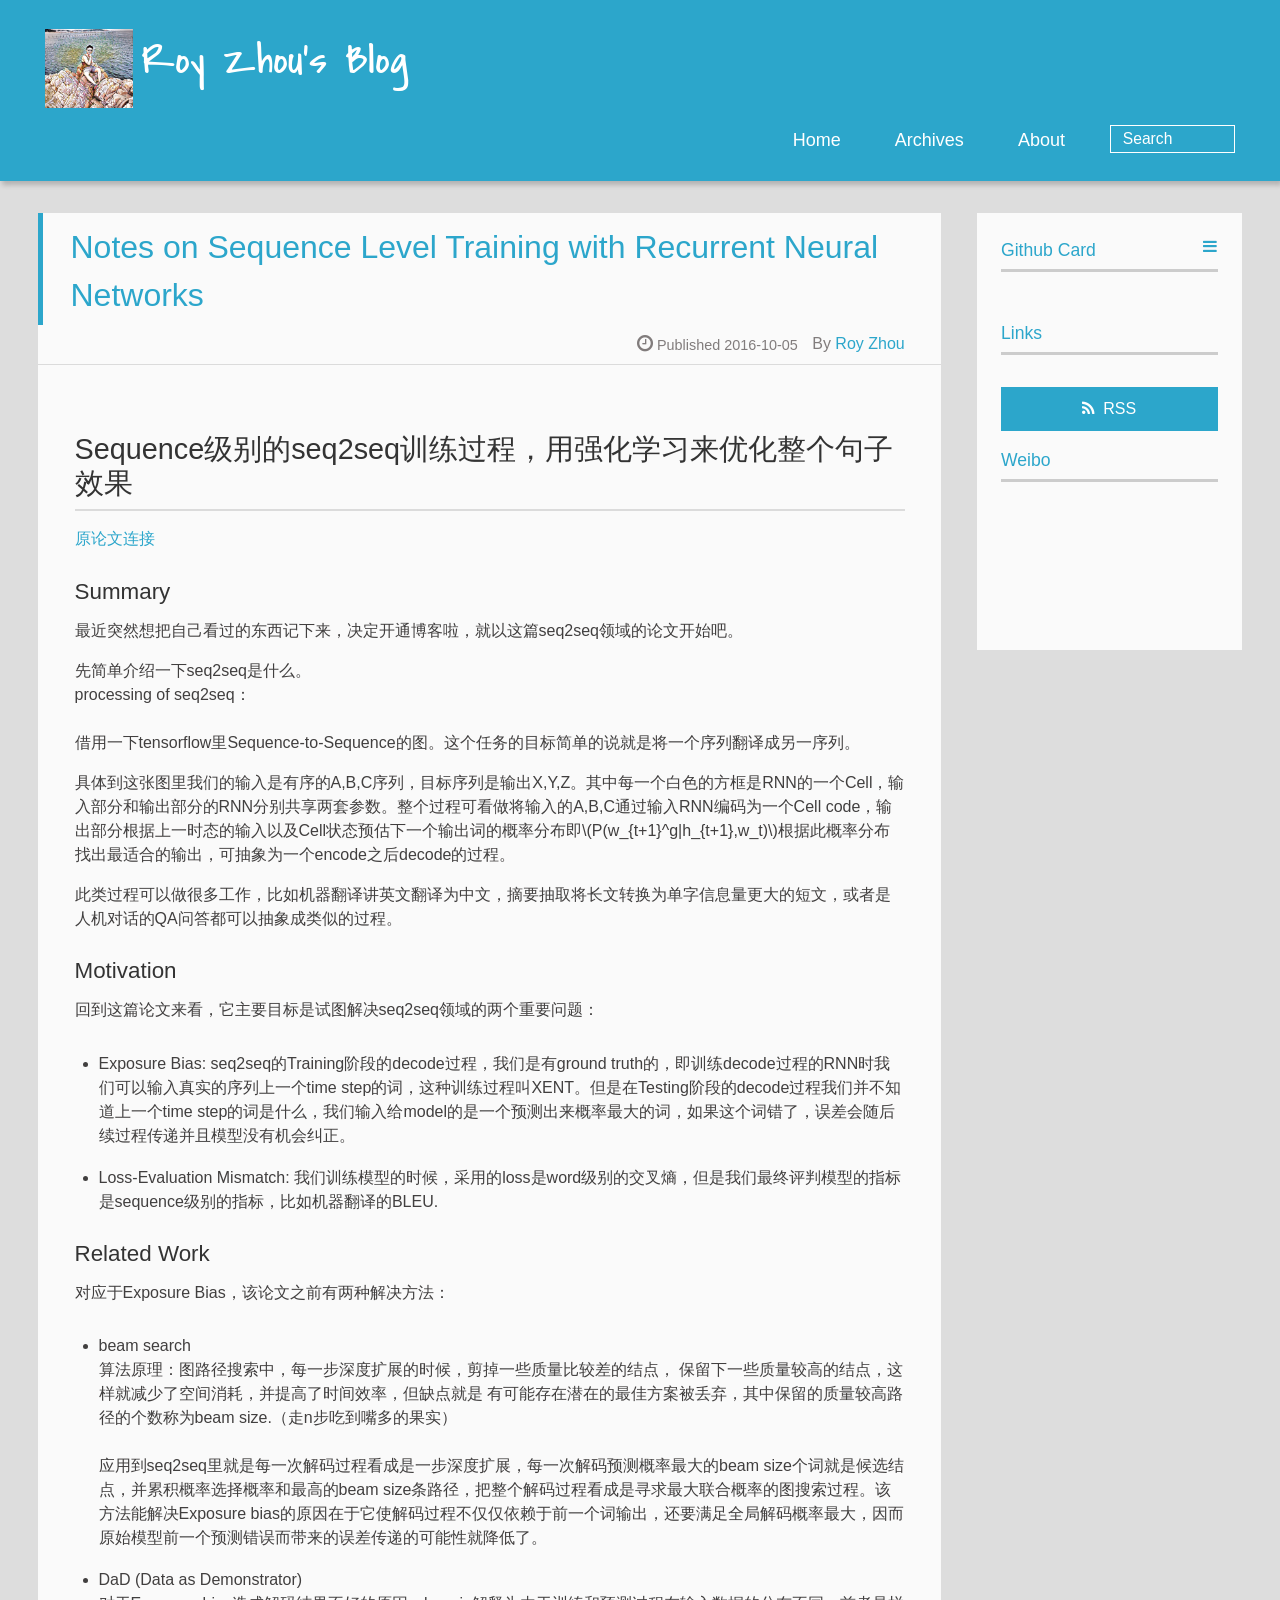
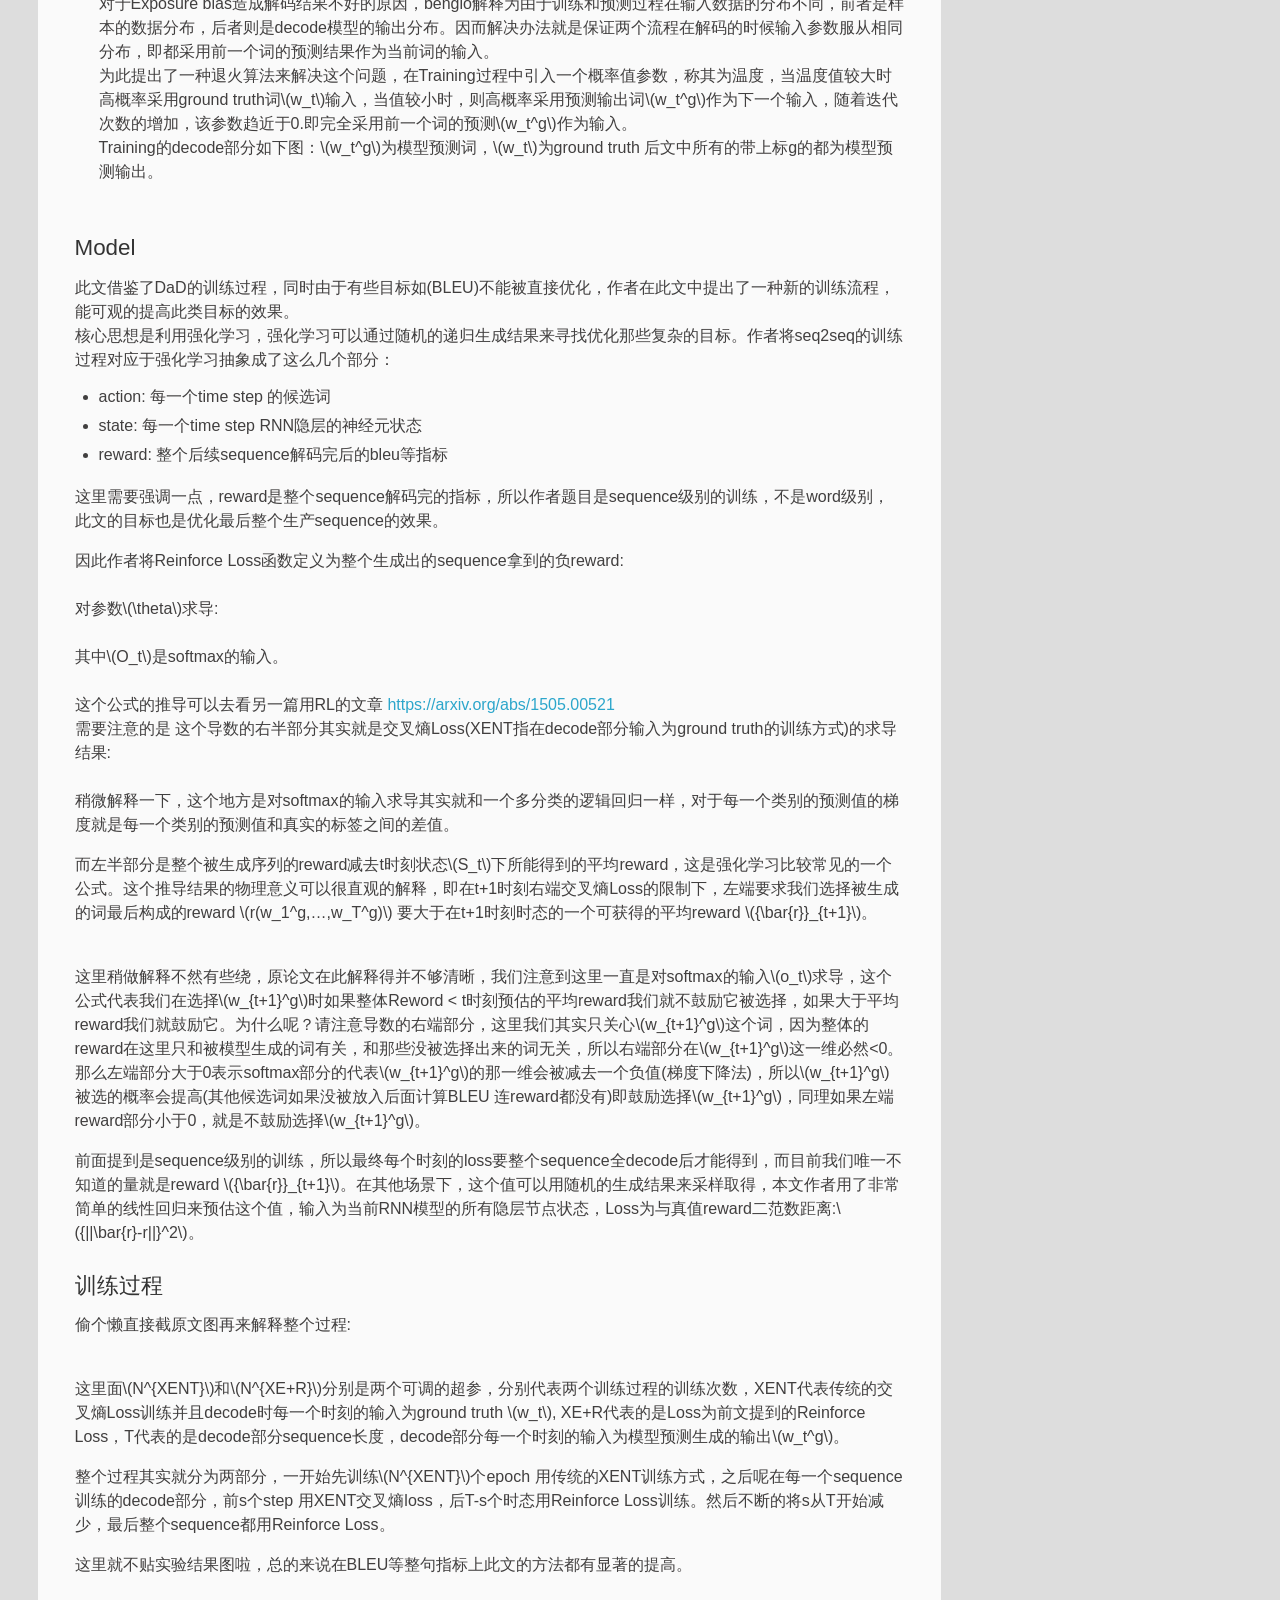
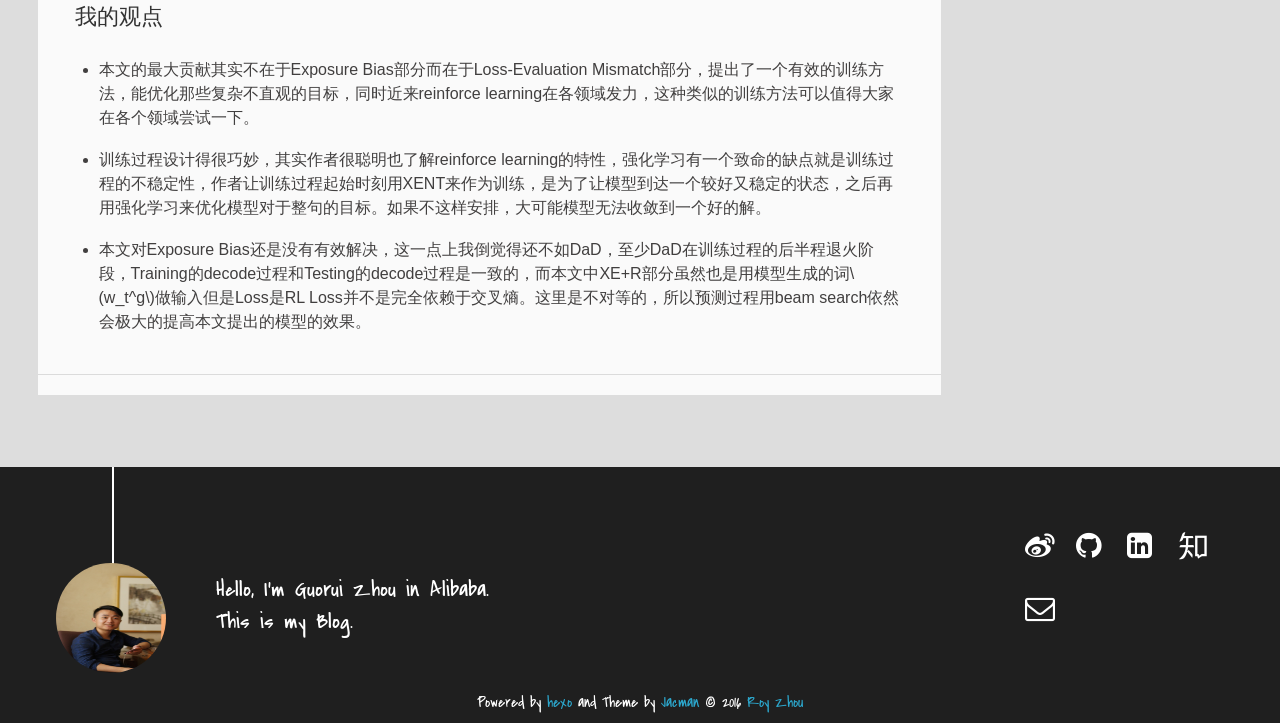
==== commit 1cb4dfbb: "add log" ====
--- a/index.html
+++ b/index.html
@@ -44,7 +44,7 @@
 				<h1 class="site-name"><a href="/" title="Roy Zhou&#39;s Blog">Roy Zhou&#39;s Blog</a></h1>
 				<h2 class="blog-motto"></h2>
 			</div>
-			<div class="navbar"><a class="navbutton navmobile" href="#" title="菜单">
+			<div class="navbar"><a class="navbutton navmobile" href="#" title="Menu">
 			</a></div>
 			<nav class="animated">
 				<ul>
@@ -60,7 +60,7 @@
  					
 					<form class="search" action="//google.com/search" method="get" accept-charset="utf-8">
 						<label>Search</label>
-						<input type="search" id="search" name="q" autocomplete="off" maxlength="20" placeholder="搜索" />
+						<input type="search" id="search" name="q" autocomplete="off" maxlength="20" placeholder="Search" />
 						<input type="hidden" name="q" value="site:yoursite.com">
 					</form>
 					
@@ -85,7 +85,7 @@
 		<a href="/about" title="Roy Zhou" target="_blank" itemprop="author">Roy Zhou</a>
 		
   <p class="article-time">
-    <time datetime="2016-10-05T07:20:09.000Z" itemprop="datePublished"> 发表于 2016-10-05</time>
+    <time datetime="2016-10-05T07:20:09.000Z" itemprop="datePublished"> Published 2016-10-05</time>
     
   </p>
 </header>
@@ -166,15 +166,15 @@
 
 
 </div>
-      <div class="openaside"><a class="navbutton" href="#" title="显示侧边栏"></a></div>
+      <div class="openaside"><a class="navbutton" href="#" title="Show Sidebar"></a></div>
 
 <div id="asidepart">
-<div class="closeaside"><a class="closebutton" href="#" title="隐藏侧边栏"></a></div>
+<div class="closeaside"><a class="closebutton" href="#" title="Hide Sidebar"></a></div>
 <aside class="clearfix">
 
   
 <div class="github-card">
-<p class="asidetitle">Github 名片</p>
+<p class="asidetitle">Github Card</p>
 <div class="github-card" data-github="zhougr1993" data-width="220" data-height="119" data-theme="medium">
 <script type="text/javascript" src="//cdn.jsdelivr.net/github-cards/latest/widget.js" ></script>
 </div>
@@ -187,7 +187,7 @@
   
 
   <div class="linkslist">
-  <p class="asidetitle">友情链接</p>
+  <p class="asidetitle">Links</p>
     <ul>
         
     </ul>
@@ -197,11 +197,11 @@
 
 
   <div class="rsspart">
-	<a href="/atom.xml" target="_blank" title="rss">RSS 订阅</a>
+	<a href="/atom.xml" target="_blank" title="rss">RSS</a>
 </div>
 
   <div class="weiboshow">
-  <p class="asidetitle">新浪微博</p>
+  <p class="asidetitle">Weibo</p>
     <iframe width="100%" height="119" class="share_self"  frameborder="0" scrolling="no" src="http://widget.weibo.com/weiboshow/index.php?language=&width=0&height=119&fansRow=2&ptype=1&speed=0&skin=9&isTitle=1&noborder=1&isWeibo=0&isFans=0&uid=null&verifier=&dpc=1"></iframe>
 </div>
 
@@ -368,7 +368,7 @@
 <!-- Totop Begin -->
 
 	<div id="totop">
-	<a title="返回顶部"><img src="/img/scrollup.png"/></a>
+	<a title="Back to Top"><img src="/img/scrollup.png"/></a>
 	</div>
 	<script src="/js/totop.js"></script>
 
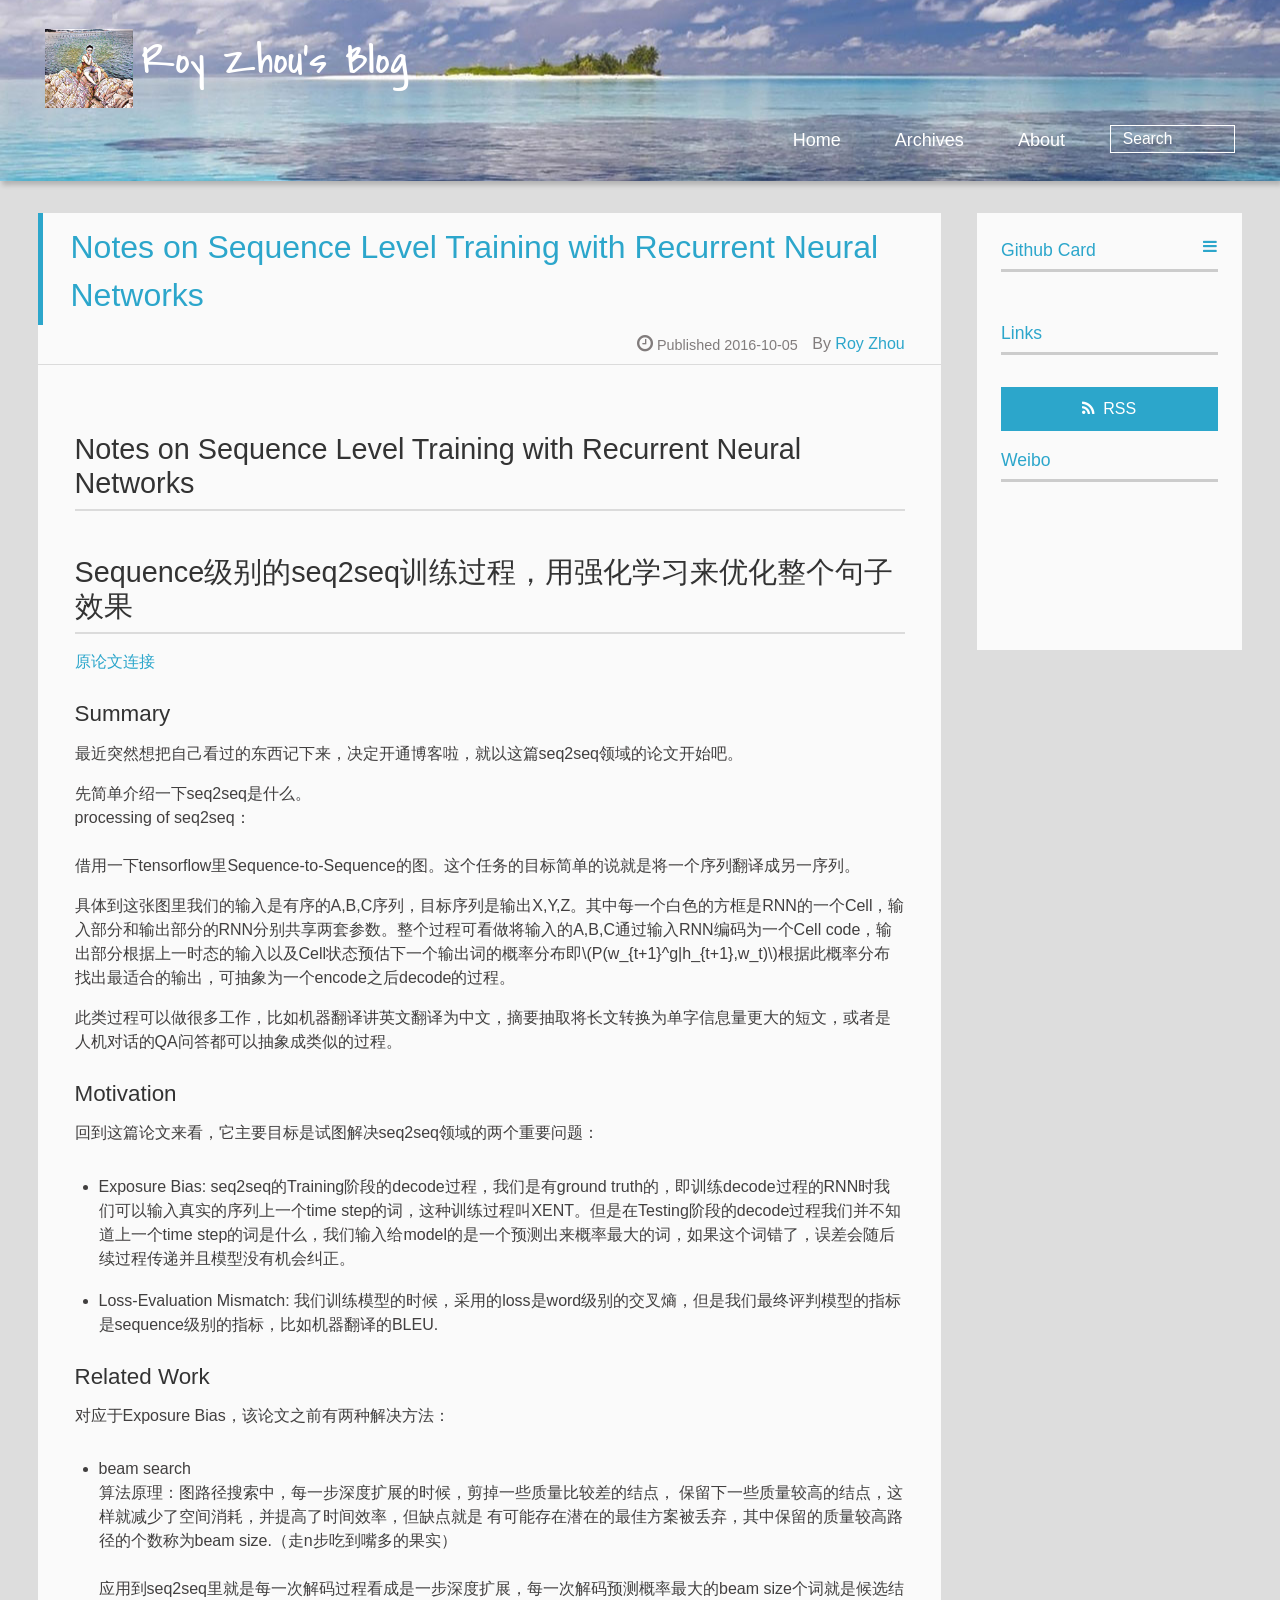
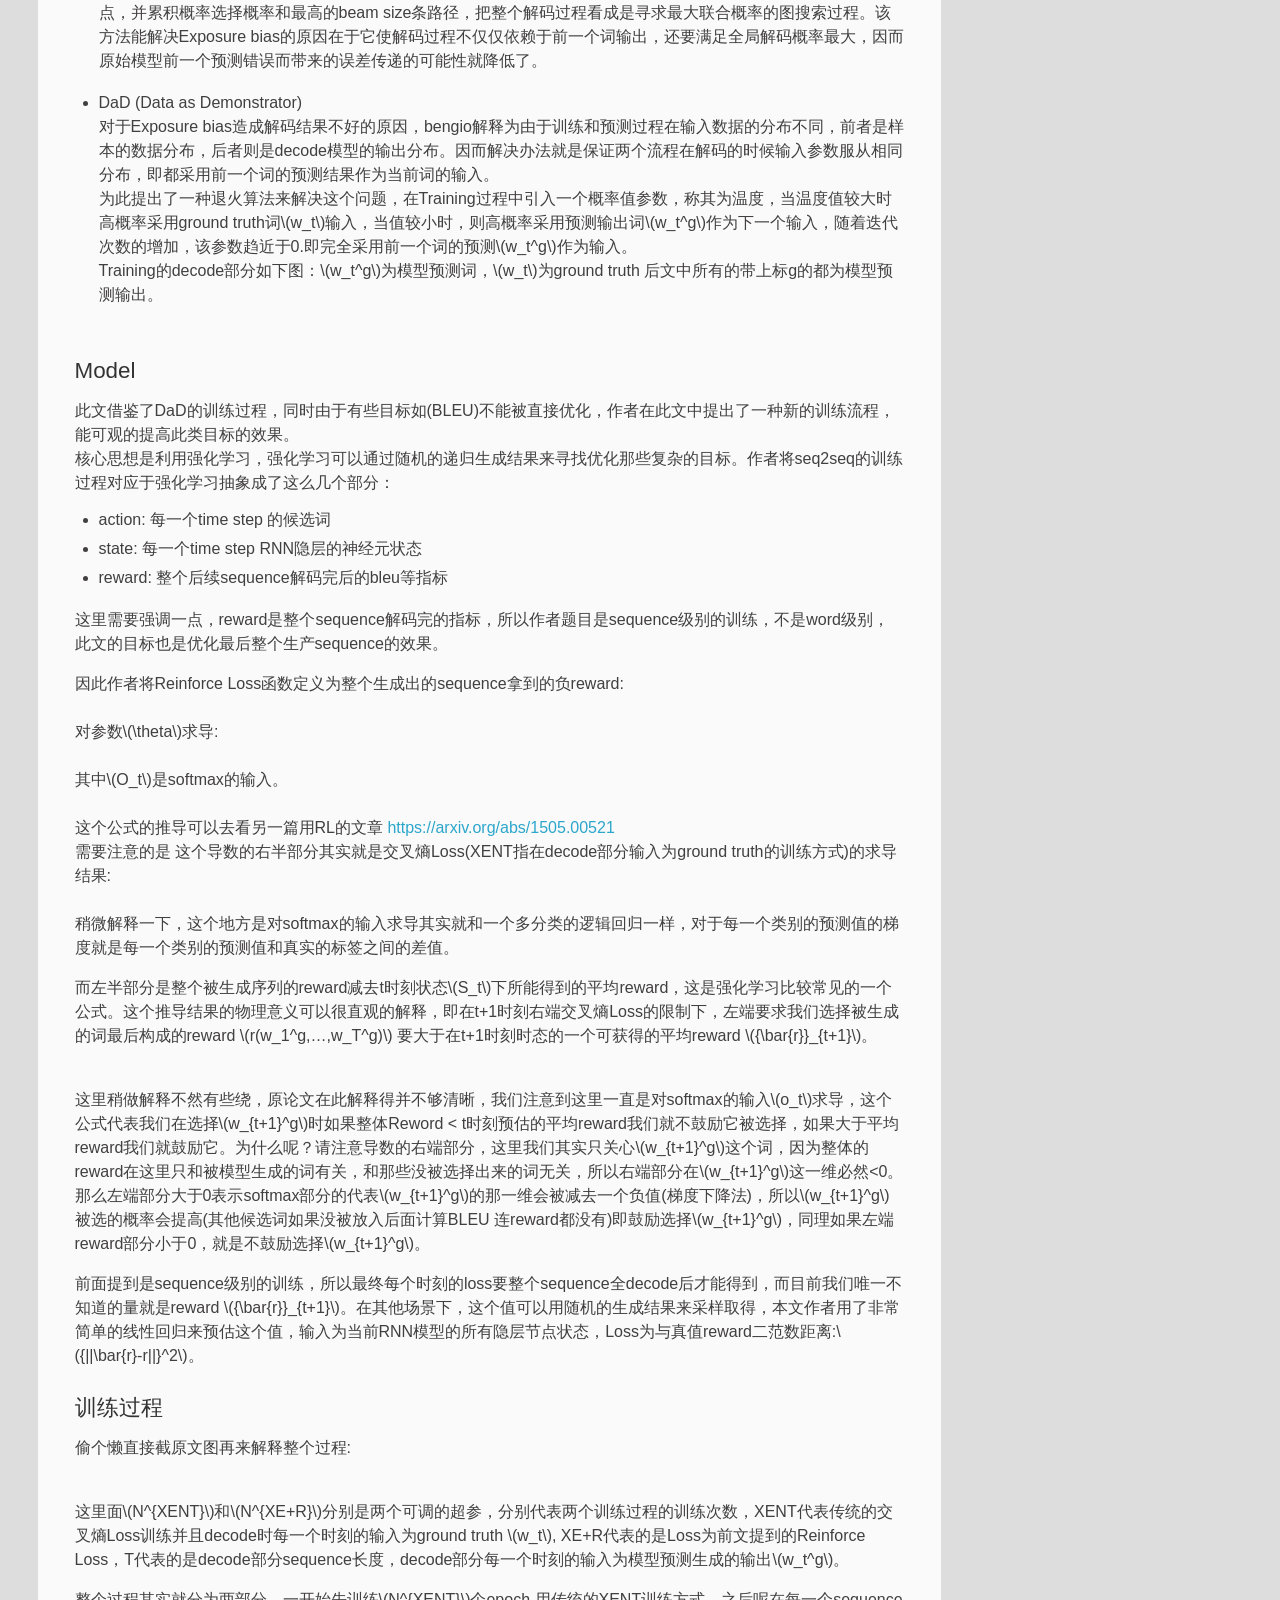
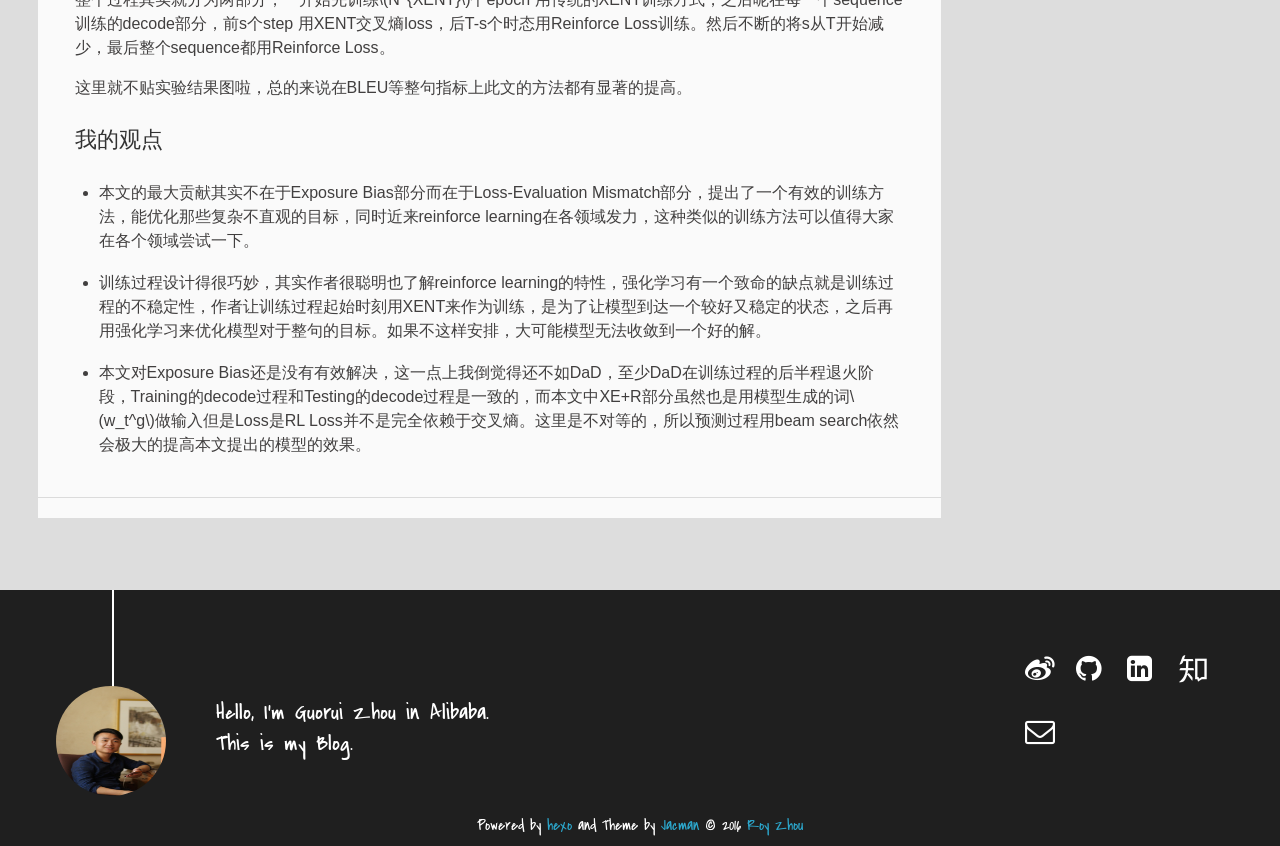
==== commit 9926aa98: "add title" ====
--- a/index.html
+++ b/index.html
@@ -92,7 +92,7 @@
     <div class="article-content">
         
         <p><script type="text/javascript" src="http://cdn.mathjax.org/mathjax/latest/MathJax.js?config=default"></script></p>
-<h1 id="Sequence级别的seq2seq训练过程，用强化学习来优化整个句子效果"><a href="#Sequence级别的seq2seq训练过程，用强化学习来优化整个句子效果" class="headerlink" title="Sequence级别的seq2seq训练过程，用强化学习来优化整个句子效果"></a>Sequence级别的seq2seq训练过程，用强化学习来优化整个句子效果</h1><p><a href="http://arxiv.org/abs/1511.06732" target="_blank" rel="external">原论文连接</a></p>
+<h1 id="Notes-on-Sequence-Level-Training-with-Recurrent-Neural-Networks"><a href="#Notes-on-Sequence-Level-Training-with-Recurrent-Neural-Networks" class="headerlink" title="Notes on Sequence Level Training with Recurrent Neural Networks"></a>Notes on Sequence Level Training with Recurrent Neural Networks</h1><h2 id="Sequence级别的seq2seq训练过程，用强化学习来优化整个句子效果"><a href="#Sequence级别的seq2seq训练过程，用强化学习来优化整个句子效果" class="headerlink" title="Sequence级别的seq2seq训练过程，用强化学习来优化整个句子效果"></a>Sequence级别的seq2seq训练过程，用强化学习来优化整个句子效果</h2><p><a href="http://arxiv.org/abs/1511.06732" target="_blank" rel="external">原论文连接</a></p>
 <h3 id="Summary"><a href="#Summary" class="headerlink" title="Summary"></a>Summary</h3><p>最近突然想把自己看过的东西记下来，决定开通博客啦，就以这篇seq2seq领域的论文开始吧。</p>
 <p>先简单介绍一下seq2seq是什么。<br>processing of seq2seq：<br><img src="https://www.tensorflow.org/versions/r0.11/images/basic_seq2seq.png" alt=""><br>借用一下tensorflow里Sequence-to-Sequence的图。这个任务的目标简单的说就是将一个序列翻译成另一序列。</p>
 <p>具体到这张图里我们的输入是有序的A,B,C序列，目标序列是输出X,Y,Z。其中每一个白色的方框是RNN的一个Cell，输入部分和输出部分的RNN分别共享两套参数。整个过程可看做将输入的A,B,C通过输入RNN编码为一个Cell code，输出部分根据上一时态的输入以及Cell状态预估下一个输出词的概率分布即\(P(w_{t+1}^g|h_{t+1},w_t)\)根据此概率分布找出最适合的输出，可抽象为一个encode之后decode的过程。</p>
--- a/css/style.css
+++ b/css/style.css
@@ -392,7 +392,7 @@
   width: 100%;
   -webkit-box-shadow: 2px 4px 5px rgba(3,3,3,0.2);
   box-shadow: 2px 4px 5px rgba(3,3,3,0.2);
-  background: url("../") center #2ca6cb;
+  background: url("../img/banner.jpg") center #2ca6cb;
   color: #fff;
   padding: 1em 0 0.8em;
 }
